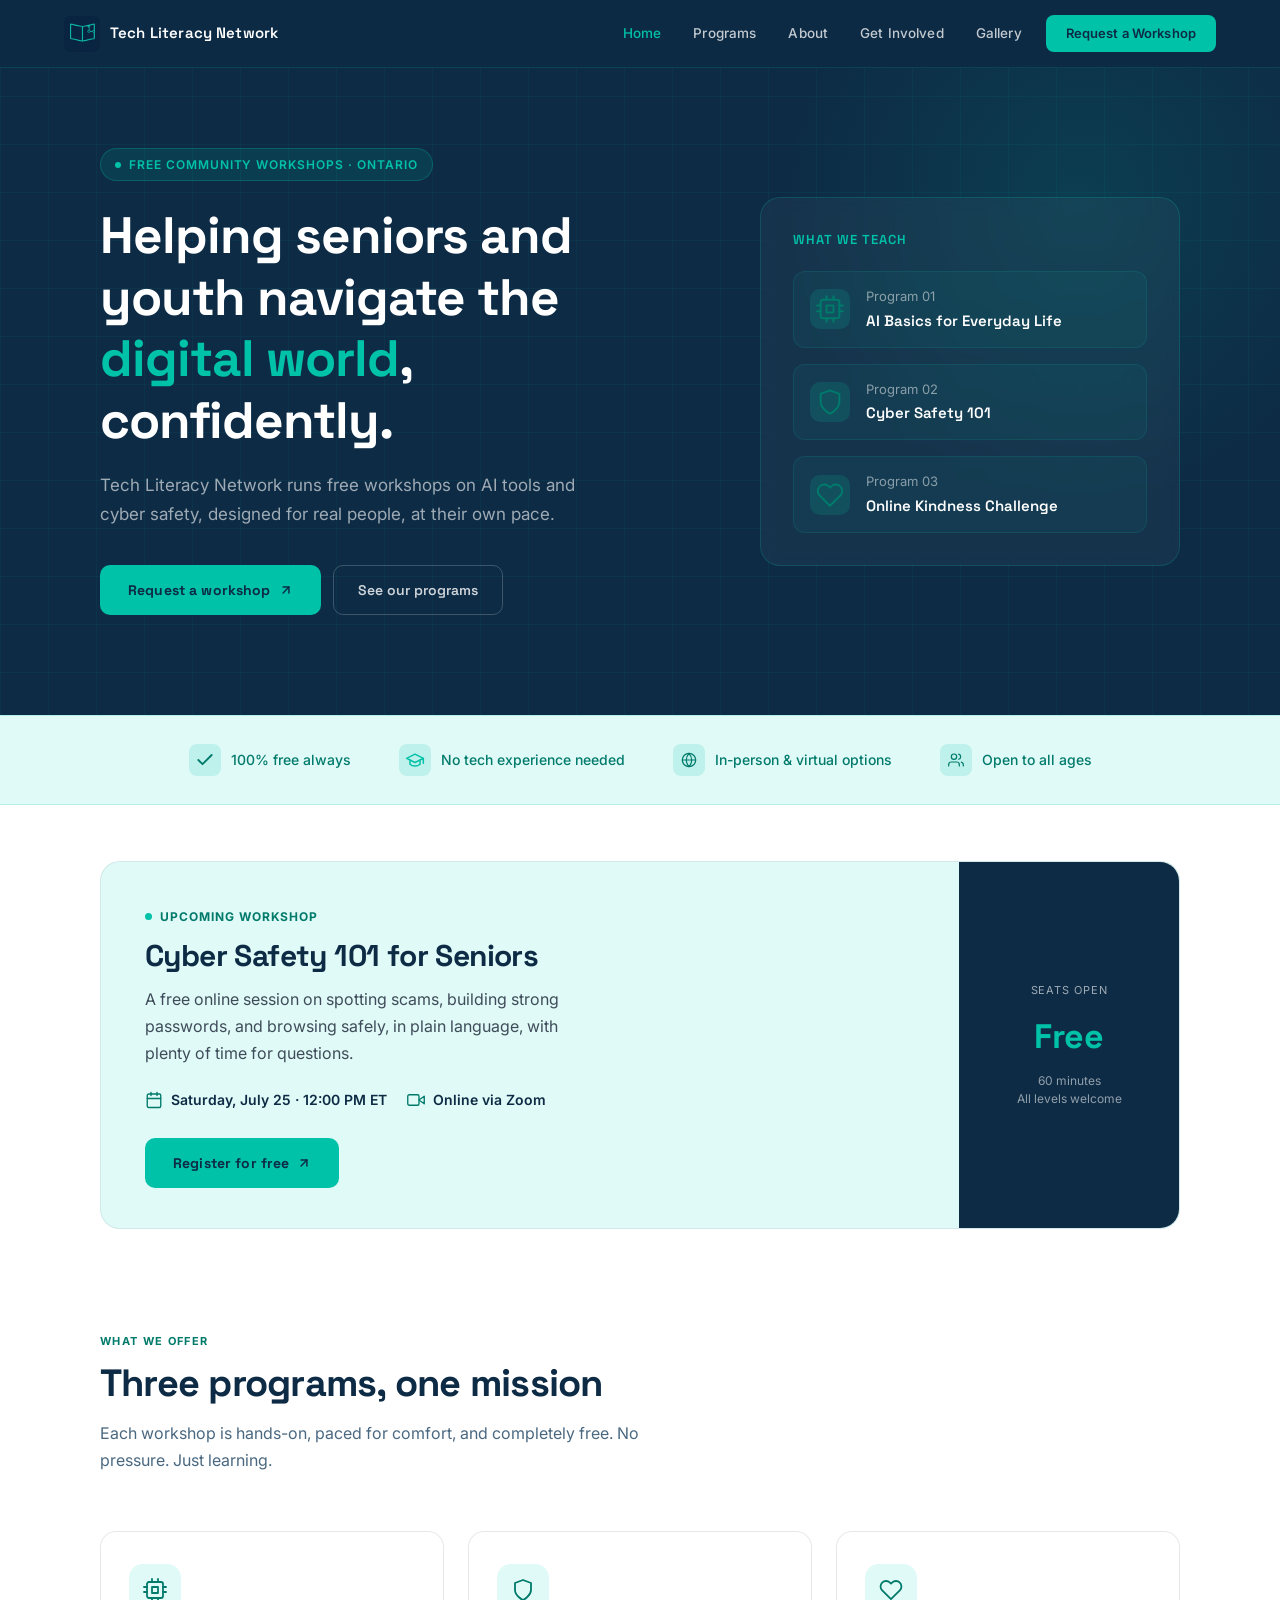
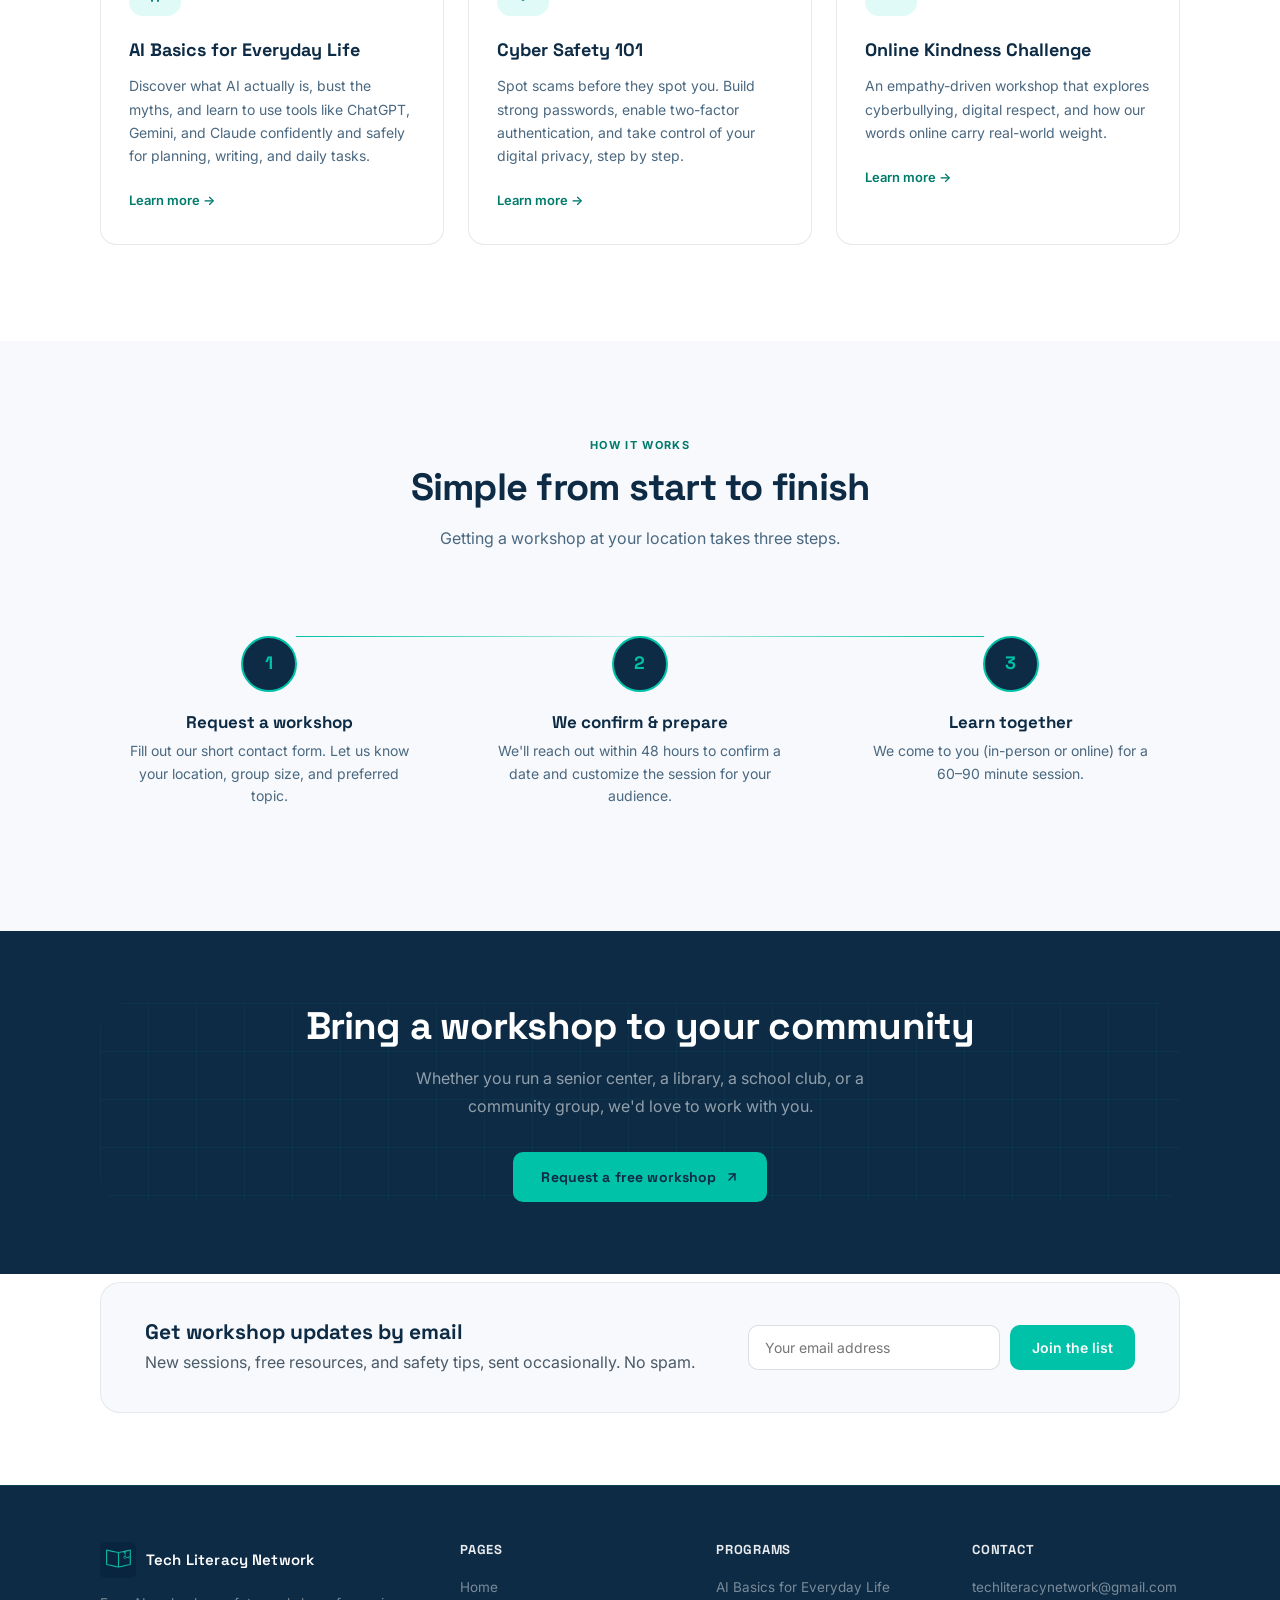
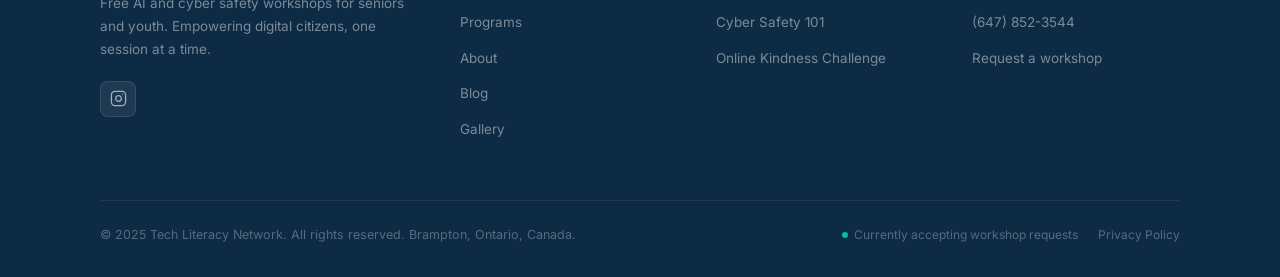
==== index.html @ 7b6343cc "Update title in index.html" ====
<!--<!DOCTYPE html>
<html lang="en">
<head>
<meta charset="UTF-8">
<meta name="viewport" content="width=device-width, initial-scale=1.0">
<title>Home - Tech Literacy Network</title>
<link rel="stylesheet" href="/style.css">
<!-- Google Analytics: replace G-77QTJ9Q20S with your real Measurement ID
<script async src="https://www.googletagmanager.com/gtag/js?id=G-77QTJ9Q20S"></script>
<script>
  window.dataLayer = window.dataLayer || [];
  function gtag(){dataLayer.push(arguments);}
  gtag('js', new Date());
  gtag('config', 'G-77QTJ9Q20S');
</script>

</head>
<body>
<nav id="main-nav">
  <a class="nav-brand" href="/">
    <img src="/logo.png" width="36" height="36" alt="Tech Literacy Network logo" style="display:block;border-radius:6px">
    <div class="nav-brand-text">Tech Literacy Network</div>
  </a>
  <ul class="nav-links" id="nav-links">
    <li><a href="/" class="active">Home</a></li>
    <li><a href="/programs">Programs</a></li>
    <li><a href="/about">About</a></li>
    <li><a href="/blog">Blog</a></li>
    <li><a href="/gallery">Gallery</a></li>
    <li><a href="/contact" class="nav-cta">Request a Workshop</a></li>
  </ul>
  <button class="nav-toggle" id="nav-toggle" aria-label="Toggle menu">
    <span></span><span></span><span></span>
  </button>
</nav>

<section class="hero">
    <div class="hero-grid-bg"></div>
    <div class="hero-glow"></div>
    <div class="hero-inner">
      <div>
        <div class="hero-tag">Free community workshops · Ontario</div>
        <h1>Helping seniors and youth navigate the <em>digital world</em>, confidently.</h1>
        <p class="hero-sub">Tech Literacy Network runs free workshops on AI tools and cyber safety, designed for real people, at their own pace.</p>
        <div class="hero-actions">
          <a href="/contact" class="btn-primary">Request a workshop <svg width="14" height="14" viewBox="0 0 24 24" fill="none" stroke="currentColor" stroke-width="2.5" stroke-linecap="round" stroke-linejoin="round"><path d="M7 17L17 7"/><path d="M7 7h10v10"/></svg></a>
          <a href="/programs" class="btn-ghost">See our programs</a>
        </div>
      </div>
      <div class="hero-card">
        <div class="hero-card-title">What we teach</div>
        <div class="hero-stat-row">
          <div class="hero-stat">
            <div class="hero-stat-icon"><svg width="28" height="28" viewBox="0 0 24 24" fill="none" stroke="#007A6B" stroke-width="1.7" stroke-linecap="round" stroke-linejoin="round"><rect x="4" y="4" width="16" height="16" rx="2"/><rect x="9" y="9" width="6" height="6"/><line x1="9" y1="1" x2="9" y2="4"/><line x1="15" y1="1" x2="15" y2="4"/><line x1="9" y1="20" x2="9" y2="23"/><line x1="15" y1="20" x2="15" y2="23"/><line x1="20" y1="9" x2="23" y2="9"/><line x1="20" y1="14" x2="23" y2="14"/><line x1="1" y1="9" x2="4" y2="9"/><line x1="1" y1="14" x2="4" y2="14"/></svg></div>
            <div><div class="hero-stat-label">Program 01</div><div class="hero-stat-value">AI Basics for Everyday Life</div></div>
          </div>
          <div class="hero-stat">
            <div class="hero-stat-icon"><svg width="28" height="28" viewBox="0 0 24 24" fill="none" stroke="#007A6B" stroke-width="1.7" stroke-linecap="round" stroke-linejoin="round"><path d="M12 22s8-4 8-10V5l-8-3-8 3v7c0 6 8 10 8 10z"/></svg></div>
            <div><div class="hero-stat-label">Program 02</div><div class="hero-stat-value">Cyber Safety 101</div></div>
          </div>
          <div class="hero-stat">
            <div class="hero-stat-icon"><svg width="28" height="28" viewBox="0 0 24 24" fill="none" stroke="#007A6B" stroke-width="1.7" stroke-linecap="round" stroke-linejoin="round"><path d="M20.84 4.61a5.5 5.5 0 0 0-7.78 0L12 5.67l-1.06-1.06a5.5 5.5 0 0 0-7.78 7.78l1.06 1.06L12 21.23l7.78-7.78 1.06-1.06a5.5 5.5 0 0 0 0-7.78z"/></svg></div>
            <div><div class="hero-stat-label">Program 03</div><div class="hero-stat-value">Online Kindness Challenge</div></div>
          </div>
        </div>
      </div>
    </div>
  </section>

  <div class="trust-bar">
    <div class="trust-bar-inner">
      <div class="trust-item"><div class="trust-icon"><svg width="20" height="20" viewBox="0 0 24 24" fill="none" stroke="#007A6B" stroke-width="2.2" stroke-linecap="round" stroke-linejoin="round"><polyline points="20 6 9 17 4 12"/></svg></div>100% free always</div>
      <div class="trust-item"><div class="trust-icon"><svg width="20" height="20" viewBox="0 0 24 24" fill="none" stroke="#00C2A8" stroke-width="1.8" stroke-linecap="round" stroke-linejoin="round"><path d="M22 10v6M2 10l10-5 10 5-10 5z"/><path d="M6 12v5c3 3 9 3 12 0v-5"/></svg></div>No tech experience needed</div>
      <div class="trust-item"><div class="trust-icon"><svg width="16" height="16" viewBox="0 0 24 24" fill="none" stroke="#007A6B" stroke-width="1.8" stroke-linecap="round" stroke-linejoin="round"><circle cx="12" cy="12" r="10"/><line x1="2" y1="12" x2="22" y2="12"/><path d="M12 2a15.3 15.3 0 0 1 4 10 15.3 15.3 0 0 1-4 10 15.3 15.3 0 0 1-4-10 15.3 15.3 0 0 1 4-10z"/></svg></div>In-person &amp; virtual options</div>
      <div class="trust-item"><div class="trust-icon"><svg width="16" height="16" viewBox="0 0 24 24" fill="none" stroke="#007A6B" stroke-width="1.8" stroke-linecap="round" stroke-linejoin="round"><path d="M17 21v-2a4 4 0 0 0-4-4H5a4 4 0 0 0-4 4v2"/><circle cx="9" cy="7" r="4"/><path d="M23 21v-2a4 4 0 0 0-3-3.87"/><path d="M16 3.13a4 4 0 0 1 0 7.75"/></svg></div>Open to all ages</div>
    </div>
  </div>

  <section>
    <div class="section-inner">
      <div class="section-header">
        <div class="section-label">What we offer</div>
        <h2 class="section-title">Three programs, one mission</h2>
        <p class="section-sub">Each workshop is hands-on, paced for comfort, and completely free. No pressure. Just learning.</p>
      </div>
      <div class="programs-grid">
        <a class="program-card" href="/programs">
          <div class="prog-icon"><svg width="24" height="24" viewBox="0 0 24 24" fill="none" stroke="#007A6B" stroke-width="1.8" stroke-linecap="round" stroke-linejoin="round"><rect x="4" y="4" width="16" height="16" rx="2"/><rect x="9" y="9" width="6" height="6"/><line x1="9" y1="1" x2="9" y2="4"/><line x1="15" y1="1" x2="15" y2="4"/><line x1="9" y1="20" x2="9" y2="23"/><line x1="15" y1="20" x2="15" y2="23"/><line x1="20" y1="9" x2="23" y2="9"/><line x1="20" y1="14" x2="23" y2="14"/><line x1="1" y1="9" x2="4" y2="9"/><line x1="1" y1="14" x2="4" y2="14"/></svg></div>
          <div class="prog-title">AI Basics for Everyday Life</div>
          <p class="prog-desc">Discover what AI actually is, bust the myths, and learn to use tools like ChatGPT, Gemini, and Claude confidently and safely for planning, writing, and daily tasks.</p>
          <span class="prog-link">Learn more →</span>
        </a>
        <a class="program-card" href="/programs">
          <div class="prog-icon"><svg width="24" height="24" viewBox="0 0 24 24" fill="none" stroke="#007A6B" stroke-width="1.8" stroke-linecap="round" stroke-linejoin="round"><path d="M12 22s8-4 8-10V5l-8-3-8 3v7c0 6 8 10 8 10z"/></svg></div>
          <div class="prog-title">Cyber Safety 101</div>
          <p class="prog-desc">Spot scams before they spot you. Build strong passwords, enable two-factor authentication, and take control of your digital privacy, step by step.</p>
          <span class="prog-link">Learn more →</span>
        </a>
        <a class="program-card" href="/programs">
          <div class="prog-icon"><svg width="24" height="24" viewBox="0 0 24 24" fill="none" stroke="#007A6B" stroke-width="1.8" stroke-linecap="round" stroke-linejoin="round"><path d="M20.84 4.61a5.5 5.5 0 0 0-7.78 0L12 5.67l-1.06-1.06a5.5 5.5 0 0 0-7.78 7.78l1.06 1.06L12 21.23l7.78-7.78 1.06-1.06a5.5 5.5 0 0 0 0-7.78z"/></svg></div>
          <div class="prog-title">Online Kindness Challenge</div>
          <p class="prog-desc">An empathy-driven workshop that explores cyberbullying, digital respect, and how our words online carry real-world weight.</p>
          <span class="prog-link">Learn more →</span>
        </a>
      </div>
    </div>
  </section>

  <section class="how-bg">
    <div class="section-inner">
      <div class="section-header center">
        <div class="section-label">How it works</div>
        <h2 class="section-title">Simple from start to finish</h2>
        <p class="section-sub">Getting a workshop at your location takes three steps.</p>
      </div>
      <div class="steps-grid">
        <div class="step"><div class="step-num">1</div><h3>Request a workshop</h3><p>Fill out our short contact form. Let us know your location, group size, and preferred topic.</p></div>
        <div class="step"><div class="step-num">2</div><h3>We confirm &amp; prepare</h3><p>We'll reach out within 48 hours to confirm a date and customize the session for your audience.</p></div>
        <div class="step"><div class="step-num">3</div><h3>Learn together</h3><p>We come to you (in-person or online) for a 60–90 minute session.</p></div>
      </div>
    </div>
  </section>
  <section>
    <div class="section-inner">
      <div class="section-header center">
        <div class="section-label">Our impact</div>
        <h2 class="section-title">Numbers coming soon</h2>
        <p class="section-sub">We just launched. Every workshop we run adds to this check back as we grow.</p>
      </div>
      <div class="impact-grid">
        <div class="impact-card"><div class="impact-soon">—</div><div class="impact-label">Workshops delivered</div><div class="impact-badge">Coming soon</div></div>
        <div class="impact-card"><div class="impact-soon">—</div><div class="impact-label">Participants reached</div><div class="impact-badge">Coming soon</div></div>
        <div class="impact-card"><div class="impact-soon">—</div><div class="impact-label">Reported more confident</div><div class="impact-badge">Coming soon</div></div>
      </div>
    </div>
  </section>
  <section style="background:var(--navy);padding:72px 5%">
    <div style="max-width:1080px;margin:0 auto;text-align:center;position:relative">
      <div class="hero-grid-bg" style="position:absolute;inset:0;border-radius:24px"></div>
      <div style="position:relative;z-index:1">
        <h2 style="font-size:clamp(24px,3vw,40px);font-weight:700;color:var(--white);margin-bottom:16px;letter-spacing:-0.02em">Bring a workshop to your community</h2>
        <p style="font-size:16px;color:rgba(255,255,255,0.55);max-width:480px;margin:0 auto 32px;line-height:1.7">Whether you run a senior center, a library, a school club, or a community group, we'd love to work with you.</p>
        <a href="/contact" class="btn-primary">Request a free workshop <svg width="14" height="14" viewBox="0 0 24 24" fill="none" stroke="currentColor" stroke-width="2.5" stroke-linecap="round" stroke-linejoin="round"><path d="M7 17L17 7"/><path d="M7 7h10v10"/></svg></a>
      </div>
    </div>
  </section>

<footer>
  <div class="footer-inner">
    <div class="footer-top">
      <div class="footer-brand">
        <a class="nav-brand" href="/" style="margin-bottom:0">
          <img src="/logo.png" width="36" height="36" alt="Tech Literacy Network logo" style="display:block;border-radius:6px">
          <div class="nav-brand-text" style="color:white">Tech Literacy Network</div>
        </a>
        <p>Free AI and cyber safety workshops for seniors and youth. Empowering digital citizens, one session at a time.</p>
        <div class="footer-social">
          <a class="social-btn" href="https://instagram.com/techliteracynetwork" target="_blank" aria-label="Instagram">
            <svg width="17" height="17" viewBox="0 0 24 24" fill="none" stroke="rgba(255,255,255,0.6)" stroke-width="1.8" stroke-linecap="round" stroke-linejoin="round"><rect x="2" y="2" width="20" height="20" rx="5" ry="5"/><path d="M16 11.37A4 4 0 1 1 12.63 8 4 4 0 0 1 16 11.37z"/><line x1="17.5" y1="6.5" x2="17.51" y2="6.5"/></svg>
          </a>
        </div>
      </div>
      <div class="footer-col">
        <h4>Pages</h4>
        <ul>
          <li><a href="/">Home</a></li>
          <li><a href="/programs">Programs</a></li>
          <li><a href="/about">About</a></li>
          <li><a href="/blog">Blog</a></li>
          <li><a href="/gallery">Gallery</a></li>
        </ul>
      </div>
      <div class="footer-col">
        <h4>Programs</h4>
        <ul>
          <li><a href="/programs">AI Basics for Everyday Life</a></li>
          <li><a href="/programs">Cyber Safety 101</a></li>
          <li><a href="/programs">Online Kindness Challenge</a></li>
        </ul>
      </div>
      <div class="footer-col">
        <h4>Contact</h4>
        <ul>
          <li><a href="mailto:techliteracynetwork@gmail.com">techliteracynetwork@gmail.com</a></li>
          <li><a href="tel:6478523544">(647) 852-3544</a></li>
          <li><a href="/contact">Request a workshop</a></li>
        </ul>
      </div>
    </div>
    <div class="footer-bottom">
      <p>© 2025 Tech Literacy Network. All rights reserved. Brampton, Ontario, Canada.</p>
      <div style="display:flex;align-items:center;gap:20px;flex-wrap:wrap">
        <div class="footer-badge">Currently accepting workshop requests</div>
        <a href="/privacy" style="font-size:12px;color:rgba(255,255,255,0.3);text-decoration:none;transition:color 0.2s" onmouseover="this.style.color='#00C2A8'" onmouseout="this.style.color='rgba(255,255,255,0.3)'">Privacy Policy</a>
      </div>
    </div>
  </div>
</footer>
<script>
  document.getElementById('nav-toggle').addEventListener('click', function() {
    document.getElementById('nav-links').classList.toggle('open');
  });
</script>
</body>
</html> -->

<!DOCTYPE html>
<html lang="en">
<head>
<meta charset="UTF-8">
<meta name="viewport" content="width=device-width, initial-scale=1.0">
<title>Tech Literacy Network</title>
<link rel="icon" type="image/x-icon" href="/favicon.ico">
<link rel="icon" type="image/png" sizes="16x16" href="/favicon-16x16.png">
<link rel="icon" type="image/png" sizes="32x32" href="/favicon-32x32.png">
<link rel="apple-touch-icon" sizes="180x180" href="/apple-touch-icon.png">
<link rel="stylesheet" href="/style.css">
<!-- Google Analytics: replace G-77QTJ9Q20S with your real Measurement ID -->
<script async src="https://www.googletagmanager.com/gtag/js?id=G-77QTJ9Q20S"></script>
<script>
  window.dataLayer = window.dataLayer || [];
  function gtag(){dataLayer.push(arguments);}
  gtag('js', new Date());
  gtag('config', 'G-77QTJ9Q20S');
</script>

<!-- Styles for the Upcoming Workshop and Mailing List sections below. Feel free to move these into style.css later. -->
<style>
  .workshop-spotlight { padding: 56px 5% 8px; }
  .workshop-card {
    display: grid;
    grid-template-columns: 1fr 220px;
    align-items: stretch;
    background: #E0FAF7;
    border: 1px solid rgba(13,43,69,0.08);
    border-radius: 20px;
    overflow: hidden;
  }
  .workshop-info { padding: 40px 44px; }
  .workshop-eyebrow {
    display: inline-flex;
    align-items: center;
    gap: 8px;
    font-size: 12px;
    font-weight: 700;
    letter-spacing: 0.08em;
    text-transform: uppercase;
    color: #007A6B;
  }
  .workshop-eyebrow::before {
    content: "";
    width: 7px;
    height: 7px;
    border-radius: 50%;
    background: #00C2A8;
    display: inline-block;
  }
  .workshop-title {
    font-family: 'Space Grotesk', sans-serif;
    font-size: clamp(22px, 2.6vw, 30px);
    font-weight: 700;
    color: var(--navy, #0D2B45);
    margin: 10px 0 12px;
    letter-spacing: -0.02em;
  }
  .workshop-desc {
    color: #3E4C59;
    line-height: 1.7;
    max-width: 460px;
    margin-bottom: 22px;
  }
  .workshop-meta {
    display: flex;
    flex-wrap: wrap;
    gap: 20px;
    margin-bottom: 26px;
  }
  .workshop-meta-item {
    display: flex;
    align-items: center;
    gap: 8px;
    font-size: 14px;
    font-weight: 600;
    color: var(--navy, #0D2B45);
  }
  .workshop-badge {
    background: var(--navy, #0D2B45);
    color: #fff;
    display: flex;
    flex-direction: column;
    align-items: center;
    justify-content: center;
    text-align: center;
    padding: 24px;
  }
  .workshop-badge-eyebrow {
    font-size: 11px;
    letter-spacing: 0.08em;
    text-transform: uppercase;
    color: rgba(255,255,255,0.6);
    margin-bottom: 10px;
  }
  .workshop-badge-big {
    font-family: 'Space Grotesk', sans-serif;
    font-size: 34px;
    font-weight: 700;
    color: #00C2A8;
  }
  .workshop-badge-sub {
    font-size: 12px;
    color: rgba(255,255,255,0.55);
    margin-top: 8px;
    line-height: 1.5;
  }
  @media (max-width: 720px) {
    .workshop-card { grid-template-columns: 1fr; }
    .workshop-info { padding: 32px 26px; }
    .workshop-badge { padding: 24px; flex-direction: row; gap: 10px; justify-content: center; }
    .workshop-badge-eyebrow, .workshop-badge-sub { margin: 0; }
  }

  .mailing-list-section { padding: 8px 5% 72px; }
  .mailing-list-inner {
    background: #F7F9FC;
    border: 1px solid rgba(13,43,69,0.08);
    border-radius: 20px;
    padding: 36px 44px;
    display: flex;
    align-items: center;
    justify-content: space-between;
    gap: 32px;
    flex-wrap: wrap;
  }
  .mailing-list-inner h3 {
    font-family: 'Space Grotesk', sans-serif;
    color: var(--navy, #0D2B45);
    font-size: 21px;
    margin: 0 0 6px;
  }
  .mailing-list-inner p { color: #4A5A68; margin: 0; }
  .mailing-list-form {
    display: flex;
    gap: 10px;
    flex-wrap: wrap;
  }
  .mailing-list-form input[type="email"] {
    padding: 13px 16px;
    border-radius: 10px;
    border: 1px solid rgba(13,43,69,0.15);
    font-family: 'Inter', sans-serif;
    font-size: 14px;
    min-width: 240px;
  }
  .mailing-list-form button {
    padding: 13px 22px;
    border-radius: 10px;
    border: none;
    background: #00C2A8;
    color: #fff;
    font-family: 'Inter', sans-serif;
    font-weight: 600;
    font-size: 14px;
    cursor: pointer;
  }
  .mailing-list-form button:hover { background: #00A891; }
</style>

</head>
<body>
<nav id="main-nav">
  <a class="nav-brand" href="/">
    <img src="/logo.png" width="36" height="36" alt="Tech Literacy Network logo" style="display:block;border-radius:6px">
    <div class="nav-brand-text">Tech Literacy Network</div>
  </a>
  <ul class="nav-links" id="nav-links">
    <li><a href="/" class="active">Home</a></li>
    <li><a href="/programs">Programs</a></li>
    <li><a href="/about">About</a></li>
    <li><a href="/getinvolved">Get Involved</a></li>
    <li><a href="/gallery">Gallery</a></li>
    <li><a href="/contact" class="nav-cta">Request a Workshop</a></li>
  </ul>
  <button class="nav-toggle" id="nav-toggle" aria-label="Toggle menu">
    <span></span><span></span><span></span>
  </button>
</nav>

<section class="hero">
    <div class="hero-grid-bg"></div>
    <div class="hero-glow"></div>
    <div class="hero-inner">
      <div>
        <div class="hero-tag">Free community workshops · Ontario</div>
        <h1>Helping seniors and youth navigate the <em>digital world</em>, confidently.</h1>
        <p class="hero-sub">Tech Literacy Network runs free workshops on AI tools and cyber safety, designed for real people, at their own pace.</p>
        <div class="hero-actions">
          <a href="/contact" class="btn-primary">Request a workshop <svg width="14" height="14" viewBox="0 0 24 24" fill="none" stroke="currentColor" stroke-width="2.5" stroke-linecap="round" stroke-linejoin="round"><path d="M7 17L17 7"/><path d="M7 7h10v10"/></svg></a>
          <a href="/programs" class="btn-ghost">See our programs</a>
        </div>
      </div>
      <div class="hero-card">
        <div class="hero-card-title">What we teach</div>
        <div class="hero-stat-row">
          <div class="hero-stat">
            <div class="hero-stat-icon"><svg width="28" height="28" viewBox="0 0 24 24" fill="none" stroke="#007A6B" stroke-width="1.7" stroke-linecap="round" stroke-linejoin="round"><rect x="4" y="4" width="16" height="16" rx="2"/><rect x="9" y="9" width="6" height="6"/><line x1="9" y1="1" x2="9" y2="4"/><line x1="15" y1="1" x2="15" y2="4"/><line x1="9" y1="20" x2="9" y2="23"/><line x1="15" y1="20" x2="15" y2="23"/><line x1="20" y1="9" x2="23" y2="9"/><line x1="20" y1="14" x2="23" y2="14"/><line x1="1" y1="9" x2="4" y2="9"/><line x1="1" y1="14" x2="4" y2="14"/></svg></div>
            <div><div class="hero-stat-label">Program 01</div><div class="hero-stat-value">AI Basics for Everyday Life</div></div>
          </div>
          <div class="hero-stat">
            <div class="hero-stat-icon"><svg width="28" height="28" viewBox="0 0 24 24" fill="none" stroke="#007A6B" stroke-width="1.7" stroke-linecap="round" stroke-linejoin="round"><path d="M12 22s8-4 8-10V5l-8-3-8 3v7c0 6 8 10 8 10z"/></svg></div>
            <div><div class="hero-stat-label">Program 02</div><div class="hero-stat-value">Cyber Safety 101</div></div>
          </div>
          <div class="hero-stat">
            <div class="hero-stat-icon"><svg width="28" height="28" viewBox="0 0 24 24" fill="none" stroke="#007A6B" stroke-width="1.7" stroke-linecap="round" stroke-linejoin="round"><path d="M20.84 4.61a5.5 5.5 0 0 0-7.78 0L12 5.67l-1.06-1.06a5.5 5.5 0 0 0-7.78 7.78l1.06 1.06L12 21.23l7.78-7.78 1.06-1.06a5.5 5.5 0 0 0 0-7.78z"/></svg></div>
            <div><div class="hero-stat-label">Program 03</div><div class="hero-stat-value">Online Kindness Challenge</div></div>
          </div>
        </div>
      </div>
    </div>
  </section>

  <div class="trust-bar">
    <div class="trust-bar-inner">
      <div class="trust-item"><div class="trust-icon"><svg width="20" height="20" viewBox="0 0 24 24" fill="none" stroke="#007A6B" stroke-width="2.2" stroke-linecap="round" stroke-linejoin="round"><polyline points="20 6 9 17 4 12"/></svg></div>100% free always</div>
      <div class="trust-item"><div class="trust-icon"><svg width="20" height="20" viewBox="0 0 24 24" fill="none" stroke="#00C2A8" stroke-width="1.8" stroke-linecap="round" stroke-linejoin="round"><path d="M22 10v6M2 10l10-5 10 5-10 5z"/><path d="M6 12v5c3 3 9 3 12 0v-5"/></svg></div>No tech experience needed</div>
      <div class="trust-item"><div class="trust-icon"><svg width="16" height="16" viewBox="0 0 24 24" fill="none" stroke="#007A6B" stroke-width="1.8" stroke-linecap="round" stroke-linejoin="round"><circle cx="12" cy="12" r="10"/><line x1="2" y1="12" x2="22" y2="12"/><path d="M12 2a15.3 15.3 0 0 1 4 10 15.3 15.3 0 0 1-4 10 15.3 15.3 0 0 1-4-10 15.3 15.3 0 0 1 4-10z"/></svg></div>In-person &amp; virtual options</div>
      <div class="trust-item"><div class="trust-icon"><svg width="16" height="16" viewBox="0 0 24 24" fill="none" stroke="#007A6B" stroke-width="1.8" stroke-linecap="round" stroke-linejoin="round"><path d="M17 21v-2a4 4 0 0 0-4-4H5a4 4 0 0 0-4 4v2"/><circle cx="9" cy="7" r="4"/><path d="M23 21v-2a4 4 0 0 0-3-3.87"/><path d="M16 3.13a4 4 0 0 1 0 7.75"/></svg></div>Open to all ages</div>
    </div>
  </div>

  <!-- Upcoming Workshop: update the date, time, and registration link for each new session -->
  <section class="workshop-spotlight">
    <div class="section-inner">
      <div class="workshop-card">
        <div class="workshop-info">
          <div class="workshop-eyebrow">Upcoming workshop</div>
          <h2 class="workshop-title">Cyber Safety 101 for Seniors</h2>
          <p class="workshop-desc">A free online session on spotting scams, building strong passwords, and browsing safely, in plain language, with plenty of time for questions.</p>
          <div class="workshop-meta">
            <div class="workshop-meta-item">
              <svg width="18" height="18" viewBox="0 0 24 24" fill="none" stroke="#007A6B" stroke-width="1.8" stroke-linecap="round" stroke-linejoin="round"><rect x="3" y="4" width="18" height="18" rx="2"/><line x1="16" y1="2" x2="16" y2="6"/><line x1="8" y1="2" x2="8" y2="6"/><line x1="3" y1="10" x2="21" y2="10"/></svg>
              <span>Saturday, July 25 &middot; 12:00 PM ET</span>
            </div>
            <div class="workshop-meta-item">
              <svg width="18" height="18" viewBox="0 0 24 24" fill="none" stroke="#007A6B" stroke-width="1.8" stroke-linecap="round" stroke-linejoin="round"><polygon points="23 7 16 12 23 17 23 7"/><rect x="1" y="5" width="15" height="14" rx="2"/></svg>
              <span>Online via Zoom</span>
            </div>
          </div>
          <!-- Replace this href with your actual registration form link (e.g. Google Form) -->
          <a href="https://www.eventbrite.com/e/cyber-safety-101-for-seniors-tickets-1994508968014" class="btn-primary" target="_blank" rel="noopener">Register for free <svg width="14" height="14" viewBox="0 0 24 24" fill="none" stroke="currentColor" stroke-width="2.5" stroke-linecap="round" stroke-linejoin="round"><path d="M7 17L17 7"/><path d="M7 7h10v10"/></svg></a>
        </div>
        <div class="workshop-badge">
          <div class="workshop-badge-eyebrow">Seats open</div>
          <div class="workshop-badge-big">Free</div>
          <div class="workshop-badge-sub">60 minutes<br>All levels welcome</div>
        </div>
      </div>
    </div>
  </section>

  <section>
    <div class="section-inner">
      <div class="section-header">
        <div class="section-label">What we offer</div>
        <h2 class="section-title">Three programs, one mission</h2>
        <p class="section-sub">Each workshop is hands-on, paced for comfort, and completely free. No pressure. Just learning.</p>
      </div>
      <div class="programs-grid">
        <a class="program-card" href="/programs">
          <div class="prog-icon"><svg width="24" height="24" viewBox="0 0 24 24" fill="none" stroke="#007A6B" stroke-width="1.8" stroke-linecap="round" stroke-linejoin="round"><rect x="4" y="4" width="16" height="16" rx="2"/><rect x="9" y="9" width="6" height="6"/><line x1="9" y1="1" x2="9" y2="4"/><line x1="15" y1="1" x2="15" y2="4"/><line x1="9" y1="20" x2="9" y2="23"/><line x1="15" y1="20" x2="15" y2="23"/><line x1="20" y1="9" x2="23" y2="9"/><line x1="20" y1="14" x2="23" y2="14"/><line x1="1" y1="9" x2="4" y2="9"/><line x1="1" y1="14" x2="4" y2="14"/></svg></div>
          <div class="prog-title">AI Basics for Everyday Life</div>
          <p class="prog-desc">Discover what AI actually is, bust the myths, and learn to use tools like ChatGPT, Gemini, and Claude confidently and safely for planning, writing, and daily tasks.</p>
          <span class="prog-link">Learn more →</span>
        </a>
        <a class="program-card" href="/programs">
          <div class="prog-icon"><svg width="24" height="24" viewBox="0 0 24 24" fill="none" stroke="#007A6B" stroke-width="1.8" stroke-linecap="round" stroke-linejoin="round"><path d="M12 22s8-4 8-10V5l-8-3-8 3v7c0 6 8 10 8 10z"/></svg></div>
          <div class="prog-title">Cyber Safety 101</div>
          <p class="prog-desc">Spot scams before they spot you. Build strong passwords, enable two-factor authentication, and take control of your digital privacy, step by step.</p>
          <span class="prog-link">Learn more →</span>
        </a>
        <a class="program-card" href="/programs">
          <div class="prog-icon"><svg width="24" height="24" viewBox="0 0 24 24" fill="none" stroke="#007A6B" stroke-width="1.8" stroke-linecap="round" stroke-linejoin="round"><path d="M20.84 4.61a5.5 5.5 0 0 0-7.78 0L12 5.67l-1.06-1.06a5.5 5.5 0 0 0-7.78 7.78l1.06 1.06L12 21.23l7.78-7.78 1.06-1.06a5.5 5.5 0 0 0 0-7.78z"/></svg></div>
          <div class="prog-title">Online Kindness Challenge</div>
          <p class="prog-desc">An empathy-driven workshop that explores cyberbullying, digital respect, and how our words online carry real-world weight.</p>
          <span class="prog-link">Learn more →</span>
        </a>
      </div>
    </div>
  </section>

  <section class="how-bg">
    <div class="section-inner">
      <div class="section-header center">
        <div class="section-label">How it works</div>
        <h2 class="section-title">Simple from start to finish</h2>
        <p class="section-sub">Getting a workshop at your location takes three steps.</p>
      </div>
      <div class="steps-grid">
        <div class="step"><div class="step-num">1</div><h3>Request a workshop</h3><p>Fill out our short contact form. Let us know your location, group size, and preferred topic.</p></div>
        <div class="step"><div class="step-num">2</div><h3>We confirm &amp; prepare</h3><p>We'll reach out within 48 hours to confirm a date and customize the session for your audience.</p></div>
        <div class="step"><div class="step-num">3</div><h3>Learn together</h3><p>We come to you (in-person or online) for a 60–90 minute session.</p></div>
      </div>
    </div>
  </section>
<!--
  <section>
    <div class="section-inner">
      <div class="section-header center">
        <div class="section-label">Our impact</div>
        <h2 class="section-title">Numbers coming soon</h2>
        <p class="section-sub">We just launched. Every workshop we run adds to this check back as we grow.</p>
      </div>
      <div class="impact-grid">
        <div class="impact-card"><div class="impact-soon">—</div><div class="impact-label">Workshops delivered</div><div class="impact-badge">Coming soon</div></div>
        <div class="impact-card"><div class="impact-soon">—</div><div class="impact-label">Participants reached</div><div class="impact-badge">Coming soon</div></div>
        <div class="impact-card"><div class="impact-soon">—</div><div class="impact-label">Reported more confident</div><div class="impact-badge">Coming soon</div></div>
      </div>
    </div>
  </section>
-->
  <section style="background:var(--navy);padding:72px 5%">
    <div style="max-width:1080px;margin:0 auto;text-align:center;position:relative">
      <div class="hero-grid-bg" style="position:absolute;inset:0;border-radius:24px"></div>
      <div style="position:relative;z-index:1">
        <h2 style="font-size:clamp(24px,3vw,40px);font-weight:700;color:var(--white);margin-bottom:16px;letter-spacing:-0.02em">Bring a workshop to your community</h2>
        <p style="font-size:16px;color:rgba(255,255,255,0.55);max-width:480px;margin:0 auto 32px;line-height:1.7">Whether you run a senior center, a library, a school club, or a community group, we'd love to work with you.</p>
        <a href="/contact" class="btn-primary">Request a free workshop <svg width="14" height="14" viewBox="0 0 24 24" fill="none" stroke="currentColor" stroke-width="2.5" stroke-linecap="round" stroke-linejoin="round"><path d="M7 17L17 7"/><path d="M7 7h10v10"/></svg></a>
      </div>
    </div>
  </section>

  <!-- Mailing list signup: submits to the same Formspree endpoint as the contact form, tagged so submissions are easy to tell apart in your inbox -->
  <section class="mailing-list-section">
    <div class="section-inner">
      <div class="mailing-list-inner">
        <div>
          <h3>Get workshop updates by email</h3>
          <p>New sessions, free resources, and safety tips, sent occasionally. No spam.</p>
        </div>
        <form action="https://formspree.io/f/xvzjzdew" method="POST" class="mailing-list-form">
          <input type="hidden" name="_subject" value="New TLN mailing list signup">
          <input type="hidden" name="form_type" value="mailing_list">
          <input type="email" name="email" placeholder="Your email address" required aria-label="Email address">
          <button type="submit">Join the list</button>
        </form>
      </div>
    </div>
  </section>

<footer>
  <div class="footer-inner">
    <div class="footer-top">
      <div class="footer-brand">
        <a class="nav-brand" href="/" style="margin-bottom:0">
          <img src="/logo.png" width="36" height="36" alt="Tech Literacy Network logo" style="display:block;border-radius:6px">
          <div class="nav-brand-text" style="color:white">Tech Literacy Network</div>
        </a>
        <p>Free AI and cyber safety workshops for seniors and youth. Empowering digital citizens, one session at a time.</p>
        <div class="footer-social">
          <a class="social-btn" href="https://instagram.com/techliteracynetwork" target="_blank" aria-label="Instagram">
            <svg width="17" height="17" viewBox="0 0 24 24" fill="none" stroke="rgba(255,255,255,0.6)" stroke-width="1.8" stroke-linecap="round" stroke-linejoin="round"><rect x="2" y="2" width="20" height="20" rx="5" ry="5"/><path d="M16 11.37A4 4 0 1 1 12.63 8 4 4 0 0 1 16 11.37z"/><line x1="17.5" y1="6.5" x2="17.51" y2="6.5"/></svg>
          </a>
        </div>
      </div>
      <div class="footer-col">
        <h4>Pages</h4>
        <ul>
          <li><a href="/">Home</a></li>
          <li><a href="/programs">Programs</a></li>
          <li><a href="/about">About</a></li>
          <li><a href="/blog">Blog</a></li>
          <li><a href="/gallery">Gallery</a></li>
        </ul>
      </div>
      <div class="footer-col">
        <h4>Programs</h4>
        <ul>
          <li><a href="/programs">AI Basics for Everyday Life</a></li>
          <li><a href="/programs">Cyber Safety 101</a></li>
          <li><a href="/programs">Online Kindness Challenge</a></li>
        </ul>
      </div>
      <div class="footer-col">
        <h4>Contact</h4>
        <ul>
          <li><a href="mailto:techliteracynetwork@gmail.com">techliteracynetwork@gmail.com</a></li>
          <li><a href="tel:6478523544">(647) 852-3544</a></li>
          <li><a href="/contact">Request a workshop</a></li>
        </ul>
      </div>
    </div>
    <div class="footer-bottom">
      <p>© 2025 Tech Literacy Network. All rights reserved. Brampton, Ontario, Canada.</p>
      <div style="display:flex;align-items:center;gap:20px;flex-wrap:wrap">
        <div class="footer-badge">Currently accepting workshop requests</div>
        <a href="/privacy" style="font-size:12px;color:rgba(255,255,255,0.3);text-decoration:none;transition:color 0.2s" onmouseover="this.style.color='#00C2A8'" onmouseout="this.style.color='rgba(255,255,255,0.3)'">Privacy Policy</a>
      </div>
    </div>
  </div>
</footer>
<script>
  document.getElementById('nav-toggle').addEventListener('click', function() {
    document.getElementById('nav-links').classList.toggle('open');
  });
</script>
</body>
</html>
---- style.css ----
@import url('https://fonts.googleapis.com/css2?family=Inter:wght@300;400;500;600;700&family=Space+Grotesk:wght@400;500;600;700&display=swap');

:root {
  --navy: #0D2B45;
  --teal: #00C2A8;
  --teal-dark: #009688;
  --teal-dim: #007A6B;
  --aqua: #E0FAF7;
  --cool-white: #F7F9FC;
  --white: #FFFFFF;
  --text-primary: #0D2B45;
  --text-secondary: #4A6880;
  --text-light: #7B9EB8;
  --border: rgba(13,43,69,0.10);
  --border-strong: rgba(13,43,69,0.18);
  --nav-h: 68px;
}

*, *::before, *::after { box-sizing: border-box; margin: 0; padding: 0; }
html { scroll-behavior: smooth; }
body { font-family: 'Inter', sans-serif; color: var(--text-primary); background: var(--white); font-size: 16px; line-height: 1.6; overflow-x: hidden; }
h1, h2, h3, h4 { font-family: 'Space Grotesk', sans-serif; line-height: 1.2; }
.logo-svg { display: block; }

/* NAV */
nav { position: fixed; top: 0; left: 0; right: 0; height: var(--nav-h); background: rgba(13,43,69,0.97); backdrop-filter: blur(12px); -webkit-backdrop-filter: blur(12px); border-bottom: 1px solid rgba(0,194,168,0.15); z-index: 1000; display: flex; align-items: center; padding: 0 5%; gap: 2rem; }
.nav-brand { display: flex; align-items: center; gap: 10px; text-decoration: none; flex-shrink: 0; }
.nav-brand-text { font-family: 'Space Grotesk', sans-serif; font-size: 15px; font-weight: 600; color: var(--white); letter-spacing: 0.01em; line-height: 1.1; }
.nav-brand-text span { display: block; font-size: 10px; font-weight: 400; color: var(--teal); letter-spacing: 0.08em; text-transform: uppercase; }
.nav-links { display: flex; align-items: center; gap: 0; list-style: none; margin-left: auto; }
.nav-links a { display: block; padding: 8px 16px; color: rgba(255,255,255,0.75); text-decoration: none; font-size: 13.5px; font-weight: 500; letter-spacing: 0.01em; transition: color 0.2s; border-radius: 6px; }
.nav-links a:hover { color: var(--teal); }
.nav-links a.active { color: var(--teal); }
.nav-cta { margin-left: 8px; padding: 8px 20px !important; background: var(--teal) !important; color: var(--navy) !important; border-radius: 8px !important; font-weight: 600 !important; font-size: 13px !important; transition: background 0.2s, transform 0.15s !important; }
.nav-cta:hover { background: #00d9bc !important; transform: translateY(-1px); color: var(--navy) !important; }
.nav-toggle { display: none; flex-direction: column; gap: 5px; cursor: pointer; margin-left: auto; padding: 4px; background: none; border: none; }
.nav-toggle span { display: block; width: 22px; height: 2px; background: white; border-radius: 2px; transition: 0.3s; }

/* SECTIONS */
section { padding: 96px 5%; }
.section-inner { max-width: 1080px; margin: 0 auto; }

/* HERO */
.hero { padding-top: calc(var(--nav-h) + 80px); padding-bottom: 100px; background: var(--navy); position: relative; overflow: hidden; }
.hero-grid-bg { position: absolute; inset: 0; background-image: linear-gradient(rgba(0,194,168,0.06) 1px, transparent 1px), linear-gradient(90deg, rgba(0,194,168,0.06) 1px, transparent 1px); background-size: 48px 48px; pointer-events: none; }
.hero-glow { position: absolute; width: 600px; height: 600px; border-radius: 50%; background: radial-gradient(circle, rgba(0,194,168,0.12) 0%, transparent 70%); top: -100px; right: -100px; pointer-events: none; }
.hero-inner { max-width: 1080px; margin: 0 auto; position: relative; z-index: 1; display: grid; grid-template-columns: 1fr 420px; gap: 64px; align-items: center; }
.hero-tag { display: inline-flex; align-items: center; gap: 8px; background: rgba(0,194,168,0.12); border: 1px solid rgba(0,194,168,0.25); color: var(--teal); font-size: 12px; font-weight: 600; letter-spacing: 0.08em; text-transform: uppercase; padding: 6px 14px; border-radius: 100px; margin-bottom: 24px; }
.hero-tag::before { content: ''; width: 6px; height: 6px; border-radius: 50%; background: var(--teal); animation: pulse-dot 2s infinite; }
@keyframes pulse-dot { 0%, 100% { opacity: 1; transform: scale(1); } 50% { opacity: 0.4; transform: scale(0.7); } }
.hero h1 { font-size: clamp(32px, 4vw, 52px); font-weight: 700; color: var(--white); margin-bottom: 20px; letter-spacing: -0.02em; }
.hero h1 em { font-style: normal; color: var(--teal); }
.hero-sub { font-size: 17px; color: rgba(255,255,255,0.6); line-height: 1.7; margin-bottom: 36px; max-width: 500px; }
.hero-actions { display: flex; gap: 12px; flex-wrap: wrap; }

/* BUTTONS */
.btn-primary { display: inline-flex; align-items: center; gap: 8px; background: var(--teal); color: var(--navy); font-family: 'Space Grotesk', sans-serif; font-weight: 700; font-size: 14px; padding: 14px 28px; border-radius: 10px; text-decoration: none; border: none; cursor: pointer; transition: background 0.2s, transform 0.15s; letter-spacing: 0.01em; }
.btn-primary:hover { background: #00d9bc; transform: translateY(-2px); }
.btn-ghost { display: inline-flex; align-items: center; gap: 8px; background: transparent; color: rgba(255,255,255,0.8); font-family: 'Space Grotesk', sans-serif; font-weight: 600; font-size: 14px; padding: 13px 24px; border-radius: 10px; text-decoration: none; border: 1px solid rgba(255,255,255,0.2); cursor: pointer; transition: border-color 0.2s, color 0.2s; }
.btn-ghost:hover { border-color: var(--teal); color: var(--teal); }
.btn-teal-outline { display: inline-flex; align-items: center; gap: 8px; background: transparent; color: var(--teal-dim); font-family: 'Space Grotesk', sans-serif; font-weight: 700; font-size: 14px; padding: 13px 24px; border-radius: 10px; text-decoration: none; border: 1.5px solid var(--teal); cursor: pointer; transition: background 0.2s, color 0.2s; }
.btn-teal-outline:hover { background: var(--teal); color: var(--navy); }

/* HERO CARD */
.hero-card { background: rgba(255,255,255,0.04); border: 1px solid rgba(0,194,168,0.2); border-radius: 20px; padding: 32px; backdrop-filter: blur(8px); }
.hero-card-title { font-family: 'Space Grotesk', sans-serif; font-size: 13px; font-weight: 600; color: var(--teal); text-transform: uppercase; letter-spacing: 0.08em; margin-bottom: 20px; }
.hero-stat-row { display: flex; flex-direction: column; gap: 16px; }
.hero-stat { display: flex; align-items: center; gap: 16px; padding: 14px 16px; background: rgba(0,194,168,0.06); border: 1px solid rgba(0,194,168,0.12); border-radius: 12px; }
.hero-stat-icon { width: 40px; height: 40px; border-radius: 10px; background: rgba(0,194,168,0.15); display: flex; align-items: center; justify-content: center; flex-shrink: 0; }
.hero-stat-label { font-size: 13px; color: rgba(255,255,255,0.5); margin-bottom: 2px; }
.hero-stat-value { font-family: 'Space Grotesk', sans-serif; font-size: 15px; font-weight: 600; color: var(--white); }

/* TRUST BAR */
.trust-bar { background: var(--aqua); padding: 28px 5%; border-top: 1px solid rgba(0,194,168,0.2); border-bottom: 1px solid rgba(0,194,168,0.2); }
.trust-bar-inner { max-width: 1080px; margin: 0 auto; display: flex; align-items: center; justify-content: center; gap: 48px; flex-wrap: wrap; }
.trust-item { display: flex; align-items: center; gap: 10px; font-size: 14px; color: var(--teal-dim); font-weight: 500; }
.trust-icon { width: 32px; height: 32px; background: rgba(0,194,168,0.15); border-radius: 8px; display: flex; align-items: center; justify-content: center; }

/* SECTION LABELS */
.section-label { font-size: 11px; font-weight: 700; letter-spacing: 0.12em; text-transform: uppercase; color: var(--teal-dim); margin-bottom: 10px; }
.section-title { font-size: clamp(26px, 3vw, 38px); font-weight: 700; color: var(--navy); letter-spacing: -0.02em; margin-bottom: 14px; }
.section-sub { font-size: 16px; color: var(--text-secondary); line-height: 1.7; max-width: 560px; }
.section-header { margin-bottom: 56px; }
.section-header.center { text-align: center; }
.section-header.center .section-sub { margin: 0 auto; }

/* HOME PROGRAMS GRID */
.programs-grid { display: grid; grid-template-columns: repeat(3, 1fr); gap: 24px; }
.program-card { background: var(--white); border: 1px solid var(--border); border-radius: 16px; padding: 32px 28px; position: relative; overflow: hidden; transition: border-color 0.2s, transform 0.2s; cursor: pointer; text-decoration: none; display: block; }
.program-card::before { content: ''; position: absolute; top: 0; left: 0; right: 0; height: 3px; background: var(--teal); transform: scaleX(0); transform-origin: left; transition: transform 0.3s; }
.program-card:hover { border-color: rgba(0,194,168,0.4); transform: translateY(-4px); }
.program-card:hover::before { transform: scaleX(1); }
.prog-icon { width: 52px; height: 52px; border-radius: 14px; background: var(--aqua); display: flex; align-items: center; justify-content: center; margin-bottom: 20px; }
.prog-title { font-family: 'Space Grotesk', sans-serif; font-size: 18px; font-weight: 700; color: var(--navy); margin-bottom: 10px; }
.prog-desc { font-size: 14px; color: var(--text-secondary); line-height: 1.65; margin-bottom: 20px; }
.prog-link { font-size: 13px; font-weight: 600; color: var(--teal-dim); text-decoration: none; display: inline-flex; align-items: center; gap: 4px; transition: gap 0.2s, color 0.2s; }
.prog-link:hover { color: var(--teal); gap: 8px; }

/* HOW IT WORKS */
.how-bg { background: var(--cool-white); }
.steps-grid { display: grid; grid-template-columns: repeat(3, 1fr); gap: 32px; position: relative; }
.steps-grid::before { content: ''; position: absolute; top: 28px; left: calc(16.67% + 16px); right: calc(16.67% + 16px); height: 1px; background: linear-gradient(90deg, var(--teal), rgba(0,194,168,0.2), var(--teal)); }
.step { text-align: center; padding: 28px 20px; }
.step-num { width: 56px; height: 56px; border-radius: 50%; background: var(--navy); border: 2px solid var(--teal); display: flex; align-items: center; justify-content: center; font-family: 'Space Grotesk', sans-serif; font-size: 18px; font-weight: 700; color: var(--teal); margin: 0 auto 20px; position: relative; z-index: 1; }
.step h3 { font-size: 17px; font-weight: 700; color: var(--navy); margin-bottom: 8px; }
.step p { font-size: 14px; color: var(--text-secondary); line-height: 1.6; }

/* IMPACT */
.impact-grid { display: grid; grid-template-columns: repeat(3, 1fr); gap: 24px; }
.impact-card { background: var(--navy); border-radius: 16px; padding: 36px 28px; text-align: center; position: relative; overflow: hidden; }
.impact-card::after { content: ''; position: absolute; bottom: -20px; right: -20px; width: 100px; height: 100px; border-radius: 50%; background: rgba(0,194,168,0.08); }
.impact-soon { font-family: 'Space Grotesk', sans-serif; font-size: 28px; font-weight: 700; color: var(--teal); margin-bottom: 6px; }
.impact-label { font-size: 14px; color: rgba(255,255,255,0.6); margin-bottom: 10px; }
.impact-badge { display: inline-block; background: rgba(0,194,168,0.12); border: 1px solid rgba(0,194,168,0.2); color: var(--teal); font-size: 11px; font-weight: 600; letter-spacing: 0.06em; padding: 3px 10px; border-radius: 100px; text-transform: uppercase; }

/* PAGE HEROES (inner pages) */
.prog-page-hero { background: var(--navy); padding: calc(var(--nav-h) + 64px) 5% 72px; position: relative; overflow: hidden; }
.prog-page-hero .hero-grid-bg { position: absolute; inset: 0; }
.prog-page-inner { max-width: 1080px; margin: 0 auto; position: relative; z-index: 1; }
.page-hero-tag { display: inline-block; background: rgba(0,194,168,0.12); border: 1px solid rgba(0,194,168,0.25); color: var(--teal); font-size: 11px; font-weight: 700; letter-spacing: 0.1em; text-transform: uppercase; padding: 5px 14px; border-radius: 100px; margin-bottom: 20px; }
.page-hero-title { font-size: clamp(28px, 3.5vw, 46px); font-weight: 700; color: var(--white); letter-spacing: -0.02em; margin-bottom: 14px; }
.page-hero-sub { font-size: 16px; color: rgba(255,255,255,0.55); max-width: 540px; line-height: 1.7; }

/* PROGRAMS PAGE */
.prog-section { padding: 80px 5%; }
.prog-section:nth-child(even) { background: var(--cool-white); }
.prog-full { max-width: 1080px; margin: 0 auto; display: grid; grid-template-columns: 1fr 1fr; gap: 72px; align-items: center; }
.prog-full.flip { direction: rtl; }
.prog-full.flip > * { direction: ltr; }
.prog-full-icon { width: 64px; height: 64px; border-radius: 18px; background: var(--aqua); display: flex; align-items: center; justify-content: center; margin-bottom: 24px; border: 1px solid rgba(0,194,168,0.25); }
.prog-full h2 { font-size: 28px; font-weight: 700; color: var(--navy); margin-bottom: 12px; letter-spacing: -0.02em; }
.prog-full-sub { font-size: 14px; font-weight: 600; color: var(--teal-dim); text-transform: uppercase; letter-spacing: 0.08em; margin-bottom: 16px; }
.prog-full p { font-size: 15px; color: var(--text-secondary); line-height: 1.75; margin-bottom: 20px; }
.prog-topics { list-style: none; display: flex; flex-direction: column; gap: 10px; margin-bottom: 28px; }
.prog-topics li { display: flex; align-items: flex-start; gap: 10px; font-size: 14px; color: var(--text-secondary); }
.prog-topics li::before { content: ''; width: 18px; height: 18px; border-radius: 50%; background: var(--aqua); border: 1.5px solid var(--teal); display: flex; align-items: center; justify-content: center; flex-shrink: 0; margin-top: 2px; background-image: url("data:image/svg+xml,%3Csvg width='10' height='8' viewBox='0 0 10 8' fill='none' xmlns='http://www.w3.org/2000/svg'%3E%3Cpath d='M1 4L3.5 6.5L9 1' stroke='%2300C2A8' stroke-width='1.5' stroke-linecap='round' stroke-linejoin='round'/%3E%3C/svg%3E"); background-repeat: no-repeat; background-position: center; }
.prog-visual { background: var(--navy); border-radius: 24px; padding: 48px 36px; border: 1px solid rgba(0,194,168,0.15); position: relative; overflow: hidden; }
.prog-visual .hero-grid-bg { position: absolute; inset: 0; border-radius: 24px; }
.prog-visual-inner { position: relative; z-index: 1; display: flex; flex-direction: column; gap: 14px; }
.prog-visual-item { background: rgba(0,194,168,0.08); border: 1px solid rgba(0,194,168,0.15); border-radius: 12px; padding: 16px 18px; display: flex; align-items: center; gap: 14px; }
.prog-visual-item-icon { width: 40px; height: 40px; border-radius: 10px; background: rgba(0,194,168,0.12); display: flex; align-items: center; justify-content: center; flex-shrink: 0; }
.prog-visual-item-text { font-size: 13px; color: rgba(255,255,255,0.75); line-height: 1.4; }
.prog-visual-item-title { font-family: 'Space Grotesk', sans-serif; font-size: 14px; font-weight: 600; color: var(--white); margin-bottom: 2px; }

/* ABOUT */
.about-split { max-width: 1080px; margin: 0 auto; display: grid; grid-template-columns: 340px 1fr; gap: 80px; align-items: start; }
.about-photo-wrap { position: sticky; top: calc(var(--nav-h) + 32px); }
.about-photo-box { border-radius: 20px; overflow: hidden; background: var(--navy); border: 1px solid rgba(0,194,168,0.2); aspect-ratio: 4/5; display: flex; align-items: center; justify-content: center; position: relative; }
.about-photo-placeholder { display: flex; flex-direction: column; align-items: center; gap: 12px; color: rgba(255,255,255,0.3); font-size: 13px; text-align: center; padding: 24px; }
.about-photo-placeholder-circle { width: 80px; height: 80px; border-radius: 50%; background: rgba(0,194,168,0.12); border: 2px dashed rgba(0,194,168,0.3); display: flex; align-items: center; justify-content: center; }
.about-photo-caption { margin-top: 14px; text-align: center; font-size: 13px; color: var(--text-secondary); line-height: 1.5; }
.about-photo-caption strong { display: block; font-family: 'Space Grotesk', sans-serif; font-size: 16px; font-weight: 700; color: var(--navy); margin-bottom: 2px; }
.about-content h2 { font-size: 36px; font-weight: 700; color: var(--navy); letter-spacing: -0.02em; margin-bottom: 6px; }
.about-lead { font-size: 18px; color: var(--text-secondary); line-height: 1.75; margin-bottom: 28px; font-weight: 400; }
.about-body { font-size: 15.5px; color: var(--text-secondary); line-height: 1.8; }
.about-body p { margin-bottom: 18px; }
.about-quote { border-left: 3px solid var(--teal); padding: 16px 24px; margin: 28px 0; background: var(--aqua); border-radius: 0 12px 12px 0; }
.about-quote p { font-family: 'Space Grotesk', sans-serif; font-size: 17px; font-weight: 500; color: var(--navy); line-height: 1.5; margin: 0; font-style: italic; }
.about-values { display: grid; grid-template-columns: 1fr 1fr; gap: 16px; margin-top: 36px; }
.value-card { background: var(--cool-white); border: 1px solid var(--border); border-radius: 12px; padding: 20px; }
.value-card-icon { font-size: 22px; margin-bottom: 8px; }
.value-card h4 { font-size: 14px; font-weight: 700; color: var(--navy); margin-bottom: 4px; }
.value-card p { font-size: 13px; color: var(--text-secondary); line-height: 1.5; }

/* BLOG */
.blog-grid { display: grid; grid-template-columns: repeat(3, 1fr); gap: 28px; }
.blog-card { background: var(--white); border: 1px solid var(--border); border-radius: 16px; overflow: hidden; transition: border-color 0.2s, transform 0.2s; cursor: pointer; text-decoration: none; display: block; }
.blog-card:hover { border-color: rgba(0,194,168,0.4); transform: translateY(-4px); }
.blog-thumb { height: 160px; background: var(--navy); display: flex; align-items: center; justify-content: center; position: relative; overflow: hidden; }
.blog-thumb-icon { position: relative; z-index: 1; width: 64px; height: 64px; border-radius: 50%; background: rgba(0,194,168,0.15); border: 1.5px solid rgba(0,194,168,0.3); display: flex; align-items: center; justify-content: center; }
.blog-body { padding: 24px 22px; }
.blog-tag { display: inline-block; background: var(--aqua); color: var(--teal-dim); font-size: 11px; font-weight: 700; letter-spacing: 0.07em; text-transform: uppercase; padding: 3px 10px; border-radius: 100px; margin-bottom: 12px; }
.blog-title { font-family: 'Space Grotesk', sans-serif; font-size: 17px; font-weight: 700; color: var(--navy); margin-bottom: 8px; line-height: 1.3; }
.blog-excerpt { font-size: 13.5px; color: var(--text-secondary); line-height: 1.6; margin-bottom: 16px; }
.blog-meta { font-size: 12px; color: var(--text-light); display: flex; align-items: center; gap: 12px; }
.blog-meta-dot { width: 3px; height: 3px; border-radius: 50%; background: var(--text-light); }

/* GALLERY */
.gallery-grid { display: grid; grid-template-columns: repeat(3, 1fr); gap: 16px; }
.gallery-item { border-radius: 14px; overflow: hidden; background: var(--navy); border: 1px solid rgba(0,194,168,0.12); aspect-ratio: 4/3; display: flex; align-items: center; justify-content: center; position: relative; cursor: pointer; transition: border-color 0.2s; }
.gallery-item:first-child { grid-column: span 2; grid-row: span 2; aspect-ratio: auto; }
.gallery-item:hover { border-color: rgba(0,194,168,0.4); }
.gallery-placeholder { position: relative; z-index: 1; text-align: center; color: rgba(255,255,255,0.25); font-size: 13px; display: flex; flex-direction: column; align-items: center; gap: 8px; }
.gallery-caption { position: absolute; bottom: 0; left: 0; right: 0; padding: 12px 14px; background: linear-gradient(transparent, rgba(13,43,69,0.85)); font-size: 12.5px; color: rgba(255,255,255,0.7); font-weight: 500; z-index: 2; opacity: 0; transition: opacity 0.2s; }
.gallery-item:hover .gallery-caption { opacity: 1; }

/* CONTACT */
.contact-grid { max-width: 1080px; margin: 0 auto; display: grid; grid-template-columns: 1fr 1.4fr; gap: 72px; align-items: start; }
.contact-info h2 { font-size: 30px; font-weight: 700; color: var(--navy); margin-bottom: 14px; letter-spacing: -0.02em; }
.contact-info p { font-size: 15px; color: var(--text-secondary); line-height: 1.7; margin-bottom: 32px; }
.contact-detail { display: flex; align-items: flex-start; gap: 14px; padding: 18px 0; border-top: 1px solid var(--border); }
.contact-detail:last-of-type { border-bottom: 1px solid var(--border); }
.contact-detail-icon { width: 40px; height: 40px; border-radius: 10px; background: var(--aqua); border: 1px solid rgba(0,194,168,0.2); display: flex; align-items: center; justify-content: center; flex-shrink: 0; }
.contact-detail-label { font-size: 11px; font-weight: 700; text-transform: uppercase; letter-spacing: 0.08em; color: var(--text-light); margin-bottom: 3px; }
.contact-detail-value { font-size: 15px; font-weight: 500; color: var(--navy); }
.contact-form-wrap { background: var(--cool-white); border: 1px solid var(--border); border-radius: 20px; padding: 40px 36px; }
.form-title { font-family: 'Space Grotesk', sans-serif; font-size: 20px; font-weight: 700; color: var(--navy); margin-bottom: 6px; }
.form-sub { font-size: 13.5px; color: var(--text-secondary); margin-bottom: 28px; }
.form-row { display: grid; grid-template-columns: 1fr 1fr; gap: 16px; }
.form-group { display: flex; flex-direction: column; gap: 6px; margin-bottom: 16px; }
.form-group.full { grid-column: span 2; }
.form-group label { font-size: 12.5px; font-weight: 600; color: var(--navy); letter-spacing: 0.02em; }
.required-mark { color: #E5484D; margin-left: 2px; font-weight: 700; }
.form-group input, .form-group select, .form-group textarea { width: 100%; padding: 11px 14px; border: 1.5px solid var(--border-strong); border-radius: 10px; font-family: 'Inter', sans-serif; font-size: 14px; color: var(--navy); background: var(--white); outline: none; transition: border-color 0.2s; -webkit-appearance: none; }
.form-group input:focus, .form-group select:focus, .form-group textarea:focus { border-color: var(--teal); box-shadow: 0 0 0 3px rgba(0,194,168,0.12); }
.form-group textarea { resize: vertical; min-height: 110px; }
.form-submit { width: 100%; padding: 14px; background: var(--navy); color: var(--white); font-family: 'Space Grotesk', sans-serif; font-weight: 700; font-size: 15px; border: none; border-radius: 10px; cursor: pointer; transition: background 0.2s, transform 0.15s; margin-top: 8px; display: flex; align-items: center; justify-content: center; gap: 8px; }
.form-submit:hover { background: var(--teal); color: var(--navy); transform: translateY(-1px); }
.form-note { font-size: 12px; color: var(--text-light); text-align: center; margin-top: 12px; }
.form-success { display: none; text-align: center; padding: 48px 24px; }
.form-success-icon { width: 64px; height: 64px; border-radius: 50%; background: var(--aqua); border: 2px solid var(--teal); display: flex; align-items: center; justify-content: center; margin: 0 auto 16px; }
.form-success h3 { font-size: 22px; font-weight: 700; color: var(--navy); margin-bottom: 8px; }
.form-success p { font-size: 14px; color: var(--text-secondary); line-height: 1.6; }

/* BOARD / GET INVOLVED */
.board-grid { display: grid; grid-template-columns: repeat(3, 1fr); gap: 20px; margin-top: 36px; }
.board-card { background: var(--white); border: 1px solid var(--border); border-radius: 16px; padding: 30px 26px; position: relative; transition: border-color 0.2s, transform 0.2s; }
.board-card:hover { border-color: var(--teal); transform: translateY(-3px); }
.board-card-number { width: 44px; height: 44px; border-radius: 50%; border: 2px solid var(--teal); display: flex; align-items: center; justify-content: center; font-family: 'Space Grotesk', sans-serif; font-weight: 700; color: var(--teal); font-size: 15px; margin-bottom: 20px; }
.board-card-title { font-family: 'Space Grotesk', sans-serif; font-size: 19px; font-weight: 700; color: var(--navy); margin-bottom: 10px; letter-spacing: -0.01em; }
.board-card-desc { font-size: 14px; color: var(--text-secondary); line-height: 1.65; }
.board-apply-link { margin-top: 18px; font-family: 'Space Grotesk', sans-serif; font-size: 13px; font-weight: 700; color: var(--teal-dim); background: none; border: none; padding: 0; cursor: pointer; display: inline-flex; align-items: center; gap: 4px; transition: gap 0.2s, color 0.2s; }
.board-apply-link:hover { color: var(--teal); gap: 8px; }
.board-apply-wrap { max-width: 640px; margin: 0 auto; }
.role-jump-row { display: flex; flex-wrap: wrap; gap: 10px; justify-content: center; margin: 32px auto 0; max-width: 900px; }
.role-jump-pill { font-family: 'Space Grotesk', sans-serif; font-size: 13px; font-weight: 600; color: var(--teal-dim); background: var(--aqua); border: 1px solid rgba(0,194,168,0.25); border-radius: 100px; padding: 9px 18px; text-decoration: none; transition: background 0.2s, color 0.2s; scroll-margin-top: 90px; }
.role-jump-pill:hover { background: var(--teal); color: var(--navy); }
.role-section-anchor { scroll-margin-top: 90px; }

/* BOARD APPLICATION MODALS */
.board-modal-overlay { position: fixed; inset: 0; background: rgba(13,43,69,0.75); backdrop-filter: blur(4px); display: none; z-index: 999; overflow-y: auto; padding: 48px 20px; }
.board-modal-overlay.open { display: block; }
.board-modal { background: var(--white); border-radius: 20px; padding: 40px 36px; max-width: 560px; width: 100%; margin: 0 auto; position: relative; animation: modalIn 0.22s ease; }
@keyframes modalIn { from { opacity: 0; transform: translateY(14px); } to { opacity: 1; transform: translateY(0); } }
.board-modal-close { position: absolute; top: 18px; right: 18px; width: 34px; height: 34px; border-radius: 50%; background: var(--cool-white); border: 1px solid var(--border); display: flex; align-items: center; justify-content: center; cursor: pointer; color: var(--navy); transition: background 0.2s, border-color 0.2s; }
.board-modal-close:hover { background: var(--aqua); border-color: var(--teal); }
.board-modal-tag { display: inline-block; background: rgba(0,194,168,0.12); border: 1px solid rgba(0,194,168,0.25); color: var(--teal-dim); font-size: 11px; font-weight: 700; letter-spacing: 0.08em; text-transform: uppercase; padding: 5px 12px; border-radius: 100px; margin-bottom: 14px; }
.board-modal h3 { font-family: 'Space Grotesk', sans-serif; font-size: 24px; font-weight: 700; color: var(--navy); margin-bottom: 8px; letter-spacing: -0.01em; }
.board-modal-desc { font-size: 14px; color: var(--text-secondary); line-height: 1.6; margin-bottom: 26px; }
.board-checkbox-group { display: flex; flex-direction: column; gap: 10px; margin-top: 4px; }
.form-group .board-checkbox-row { display: flex; align-items: center; gap: 10px; font-size: 14px; font-weight: 400; color: var(--navy); letter-spacing: normal; text-transform: none; cursor: pointer; }
.form-group .board-checkbox-row input { width: 17px; height: 17px; min-width: 17px; accent-color: var(--teal); cursor: pointer; margin: 0; }

/* FOOTER */
footer { background: var(--navy); padding: 56px 5% 32px; border-top: 1px solid rgba(0,194,168,0.15); }
.footer-inner { max-width: 1080px; margin: 0 auto; }
.footer-top { display: grid; grid-template-columns: 1.5fr 1fr 1fr 1fr; gap: 48px; margin-bottom: 48px; }
.footer-brand p { font-size: 13.5px; color: rgba(255,255,255,0.45); line-height: 1.7; margin: 14px 0 20px; }
.footer-social { display: flex; gap: 10px; }
.social-btn { width: 36px; height: 36px; border-radius: 8px; background: rgba(255,255,255,0.07); border: 1px solid rgba(255,255,255,0.1); display: flex; align-items: center; justify-content: center; text-decoration: none; transition: background 0.2s, border-color 0.2s; cursor: pointer; }
.social-btn:hover { background: rgba(0,194,168,0.15); border-color: rgba(0,194,168,0.3); }
.footer-col h4 { font-family: 'Space Grotesk', sans-serif; font-size: 13px; font-weight: 700; color: rgba(255,255,255,0.9); letter-spacing: 0.06em; text-transform: uppercase; margin-bottom: 16px; }
.footer-col ul { list-style: none; }
.footer-col ul li { margin-bottom: 10px; }
.footer-col ul li a { font-size: 13.5px; color: rgba(255,255,255,0.45); text-decoration: none; transition: color 0.2s; }
.footer-col ul li a:hover { color: var(--teal); }
.footer-bottom { border-top: 1px solid rgba(255,255,255,0.07); padding-top: 24px; display: flex; align-items: center; justify-content: space-between; flex-wrap: wrap; gap: 12px; }
.footer-bottom p { font-size: 12.5px; color: rgba(255,255,255,0.3); }
.footer-badge { display: flex; align-items: center; gap: 6px; font-size: 12px; color: rgba(255,255,255,0.3); }
.footer-badge::before { content: ''; width: 6px; height: 6px; border-radius: 50%; background: var(--teal); animation: pulse-dot 2s infinite; }

/* RESPONSIVE */
@media (max-width: 900px) {
  .hero-inner { grid-template-columns: 1fr; }
  .hero-card { display: none; }
  .programs-grid { grid-template-columns: 1fr; }
  .steps-grid { grid-template-columns: 1fr; }
  .steps-grid::before { display: none; }
  .impact-grid { grid-template-columns: 1fr; }
  .prog-full { grid-template-columns: 1fr; gap: 40px; }
  .prog-full.flip { direction: ltr; }
  .about-split { grid-template-columns: 1fr; }
  .about-photo-wrap { position: static; }
  .about-photo-box { aspect-ratio: 3/2; max-width: 320px; }
  .blog-grid { grid-template-columns: 1fr; }
  .gallery-grid { grid-template-columns: 1fr 1fr; }
  .gallery-item:first-child { grid-column: span 2; grid-row: span 1; aspect-ratio: 16/9; }
  .contact-grid { grid-template-columns: 1fr; }
  .footer-top { grid-template-columns: 1fr 1fr; gap: 32px; }
  .form-row { grid-template-columns: 1fr; }
  .form-group.full { grid-column: span 1; }
  .nav-links { display: none; flex-direction: column; position: absolute; top: var(--nav-h); left: 0; right: 0; background: rgba(13,43,69,0.98); padding: 16px; gap: 4px; }
  .nav-links.open { display: flex; }
  .nav-toggle { display: flex; }
  .trust-bar-inner { gap: 24px; }
  .about-values { grid-template-columns: 1fr; }
  .board-grid { grid-template-columns: 1fr 1fr; }
}
@media (max-width: 580px) {
  .board-grid { grid-template-columns: 1fr; }
  section { padding: 64px 5%; }
  .footer-top { grid-template-columns: 1fr; }
  .gallery-grid { grid-template-columns: 1fr; }
  .gallery-item:first-child { grid-column: span 1; aspect-ratio: 4/3; }
}
---- style.css ----
@import url('https://fonts.googleapis.com/css2?family=Inter:wght@300;400;500;600;700&family=Space+Grotesk:wght@400;500;600;700&display=swap');

:root {
  --navy: #0D2B45;
  --teal: #00C2A8;
  --teal-dark: #009688;
  --teal-dim: #007A6B;
  --aqua: #E0FAF7;
  --cool-white: #F7F9FC;
  --white: #FFFFFF;
  --text-primary: #0D2B45;
  --text-secondary: #4A6880;
  --text-light: #7B9EB8;
  --border: rgba(13,43,69,0.10);
  --border-strong: rgba(13,43,69,0.18);
  --nav-h: 68px;
}

*, *::before, *::after { box-sizing: border-box; margin: 0; padding: 0; }
html { scroll-behavior: smooth; }
body { font-family: 'Inter', sans-serif; color: var(--text-primary); background: var(--white); font-size: 16px; line-height: 1.6; overflow-x: hidden; }
h1, h2, h3, h4 { font-family: 'Space Grotesk', sans-serif; line-height: 1.2; }
.logo-svg { display: block; }

/* NAV */
nav { position: fixed; top: 0; left: 0; right: 0; height: var(--nav-h); background: rgba(13,43,69,0.97); backdrop-filter: blur(12px); -webkit-backdrop-filter: blur(12px); border-bottom: 1px solid rgba(0,194,168,0.15); z-index: 1000; display: flex; align-items: center; padding: 0 5%; gap: 2rem; }
.nav-brand { display: flex; align-items: center; gap: 10px; text-decoration: none; flex-shrink: 0; }
.nav-brand-text { font-family: 'Space Grotesk', sans-serif; font-size: 15px; font-weight: 600; color: var(--white); letter-spacing: 0.01em; line-height: 1.1; }
.nav-brand-text span { display: block; font-size: 10px; font-weight: 400; color: var(--teal); letter-spacing: 0.08em; text-transform: uppercase; }
.nav-links { display: flex; align-items: center; gap: 0; list-style: none; margin-left: auto; }
.nav-links a { display: block; padding: 8px 16px; color: rgba(255,255,255,0.75); text-decoration: none; font-size: 13.5px; font-weight: 500; letter-spacing: 0.01em; transition: color 0.2s; border-radius: 6px; }
.nav-links a:hover { color: var(--teal); }
.nav-links a.active { color: var(--teal); }
.nav-cta { margin-left: 8px; padding: 8px 20px !important; background: var(--teal) !important; color: var(--navy) !important; border-radius: 8px !important; font-weight: 600 !important; font-size: 13px !important; transition: background 0.2s, transform 0.15s !important; }
.nav-cta:hover { background: #00d9bc !important; transform: translateY(-1px); color: var(--navy) !important; }
.nav-toggle { display: none; flex-direction: column; gap: 5px; cursor: pointer; margin-left: auto; padding: 4px; background: none; border: none; }
.nav-toggle span { display: block; width: 22px; height: 2px; background: white; border-radius: 2px; transition: 0.3s; }

/* SECTIONS */
section { padding: 96px 5%; }
.section-inner { max-width: 1080px; margin: 0 auto; }

/* HERO */
.hero { padding-top: calc(var(--nav-h) + 80px); padding-bottom: 100px; background: var(--navy); position: relative; overflow: hidden; }
.hero-grid-bg { position: absolute; inset: 0; background-image: linear-gradient(rgba(0,194,168,0.06) 1px, transparent 1px), linear-gradient(90deg, rgba(0,194,168,0.06) 1px, transparent 1px); background-size: 48px 48px; pointer-events: none; }
.hero-glow { position: absolute; width: 600px; height: 600px; border-radius: 50%; background: radial-gradient(circle, rgba(0,194,168,0.12) 0%, transparent 70%); top: -100px; right: -100px; pointer-events: none; }
.hero-inner { max-width: 1080px; margin: 0 auto; position: relative; z-index: 1; display: grid; grid-template-columns: 1fr 420px; gap: 64px; align-items: center; }
.hero-tag { display: inline-flex; align-items: center; gap: 8px; background: rgba(0,194,168,0.12); border: 1px solid rgba(0,194,168,0.25); color: var(--teal); font-size: 12px; font-weight: 600; letter-spacing: 0.08em; text-transform: uppercase; padding: 6px 14px; border-radius: 100px; margin-bottom: 24px; }
.hero-tag::before { content: ''; width: 6px; height: 6px; border-radius: 50%; background: var(--teal); animation: pulse-dot 2s infinite; }
@keyframes pulse-dot { 0%, 100% { opacity: 1; transform: scale(1); } 50% { opacity: 0.4; transform: scale(0.7); } }
.hero h1 { font-size: clamp(32px, 4vw, 52px); font-weight: 700; color: var(--white); margin-bottom: 20px; letter-spacing: -0.02em; }
.hero h1 em { font-style: normal; color: var(--teal); }
.hero-sub { font-size: 17px; color: rgba(255,255,255,0.6); line-height: 1.7; margin-bottom: 36px; max-width: 500px; }
.hero-actions { display: flex; gap: 12px; flex-wrap: wrap; }

/* BUTTONS */
.btn-primary { display: inline-flex; align-items: center; gap: 8px; background: var(--teal); color: var(--navy); font-family: 'Space Grotesk', sans-serif; font-weight: 700; font-size: 14px; padding: 14px 28px; border-radius: 10px; text-decoration: none; border: none; cursor: pointer; transition: background 0.2s, transform 0.15s; letter-spacing: 0.01em; }
.btn-primary:hover { background: #00d9bc; transform: translateY(-2px); }
.btn-ghost { display: inline-flex; align-items: center; gap: 8px; background: transparent; color: rgba(255,255,255,0.8); font-family: 'Space Grotesk', sans-serif; font-weight: 600; font-size: 14px; padding: 13px 24px; border-radius: 10px; text-decoration: none; border: 1px solid rgba(255,255,255,0.2); cursor: pointer; transition: border-color 0.2s, color 0.2s; }
.btn-ghost:hover { border-color: var(--teal); color: var(--teal); }
.btn-teal-outline { display: inline-flex; align-items: center; gap: 8px; background: transparent; color: var(--teal-dim); font-family: 'Space Grotesk', sans-serif; font-weight: 700; font-size: 14px; padding: 13px 24px; border-radius: 10px; text-decoration: none; border: 1.5px solid var(--teal); cursor: pointer; transition: background 0.2s, color 0.2s; }
.btn-teal-outline:hover { background: var(--teal); color: var(--navy); }

/* HERO CARD */
.hero-card { background: rgba(255,255,255,0.04); border: 1px solid rgba(0,194,168,0.2); border-radius: 20px; padding: 32px; backdrop-filter: blur(8px); }
.hero-card-title { font-family: 'Space Grotesk', sans-serif; font-size: 13px; font-weight: 600; color: var(--teal); text-transform: uppercase; letter-spacing: 0.08em; margin-bottom: 20px; }
.hero-stat-row { display: flex; flex-direction: column; gap: 16px; }
.hero-stat { display: flex; align-items: center; gap: 16px; padding: 14px 16px; background: rgba(0,194,168,0.06); border: 1px solid rgba(0,194,168,0.12); border-radius: 12px; }
.hero-stat-icon { width: 40px; height: 40px; border-radius: 10px; background: rgba(0,194,168,0.15); display: flex; align-items: center; justify-content: center; flex-shrink: 0; }
.hero-stat-label { font-size: 13px; color: rgba(255,255,255,0.5); margin-bottom: 2px; }
.hero-stat-value { font-family: 'Space Grotesk', sans-serif; font-size: 15px; font-weight: 600; color: var(--white); }

/* TRUST BAR */
.trust-bar { background: var(--aqua); padding: 28px 5%; border-top: 1px solid rgba(0,194,168,0.2); border-bottom: 1px solid rgba(0,194,168,0.2); }
.trust-bar-inner { max-width: 1080px; margin: 0 auto; display: flex; align-items: center; justify-content: center; gap: 48px; flex-wrap: wrap; }
.trust-item { display: flex; align-items: center; gap: 10px; font-size: 14px; color: var(--teal-dim); font-weight: 500; }
.trust-icon { width: 32px; height: 32px; background: rgba(0,194,168,0.15); border-radius: 8px; display: flex; align-items: center; justify-content: center; }

/* SECTION LABELS */
.section-label { font-size: 11px; font-weight: 700; letter-spacing: 0.12em; text-transform: uppercase; color: var(--teal-dim); margin-bottom: 10px; }
.section-title { font-size: clamp(26px, 3vw, 38px); font-weight: 700; color: var(--navy); letter-spacing: -0.02em; margin-bottom: 14px; }
.section-sub { font-size: 16px; color: var(--text-secondary); line-height: 1.7; max-width: 560px; }
.section-header { margin-bottom: 56px; }
.section-header.center { text-align: center; }
.section-header.center .section-sub { margin: 0 auto; }

/* HOME PROGRAMS GRID */
.programs-grid { display: grid; grid-template-columns: repeat(3, 1fr); gap: 24px; }
.program-card { background: var(--white); border: 1px solid var(--border); border-radius: 16px; padding: 32px 28px; position: relative; overflow: hidden; transition: border-color 0.2s, transform 0.2s; cursor: pointer; text-decoration: none; display: block; }
.program-card::before { content: ''; position: absolute; top: 0; left: 0; right: 0; height: 3px; background: var(--teal); transform: scaleX(0); transform-origin: left; transition: transform 0.3s; }
.program-card:hover { border-color: rgba(0,194,168,0.4); transform: translateY(-4px); }
.program-card:hover::before { transform: scaleX(1); }
.prog-icon { width: 52px; height: 52px; border-radius: 14px; background: var(--aqua); display: flex; align-items: center; justify-content: center; margin-bottom: 20px; }
.prog-title { font-family: 'Space Grotesk', sans-serif; font-size: 18px; font-weight: 700; color: var(--navy); margin-bottom: 10px; }
.prog-desc { font-size: 14px; color: var(--text-secondary); line-height: 1.65; margin-bottom: 20px; }
.prog-link { font-size: 13px; font-weight: 600; color: var(--teal-dim); text-decoration: none; display: inline-flex; align-items: center; gap: 4px; transition: gap 0.2s, color 0.2s; }
.prog-link:hover { color: var(--teal); gap: 8px; }

/* HOW IT WORKS */
.how-bg { background: var(--cool-white); }
.steps-grid { display: grid; grid-template-columns: repeat(3, 1fr); gap: 32px; position: relative; }
.steps-grid::before { content: ''; position: absolute; top: 28px; left: calc(16.67% + 16px); right: calc(16.67% + 16px); height: 1px; background: linear-gradient(90deg, var(--teal), rgba(0,194,168,0.2), var(--teal)); }
.step { text-align: center; padding: 28px 20px; }
.step-num { width: 56px; height: 56px; border-radius: 50%; background: var(--navy); border: 2px solid var(--teal); display: flex; align-items: center; justify-content: center; font-family: 'Space Grotesk', sans-serif; font-size: 18px; font-weight: 700; color: var(--teal); margin: 0 auto 20px; position: relative; z-index: 1; }
.step h3 { font-size: 17px; font-weight: 700; color: var(--navy); margin-bottom: 8px; }
.step p { font-size: 14px; color: var(--text-secondary); line-height: 1.6; }

/* IMPACT */
.impact-grid { display: grid; grid-template-columns: repeat(3, 1fr); gap: 24px; }
.impact-card { background: var(--navy); border-radius: 16px; padding: 36px 28px; text-align: center; position: relative; overflow: hidden; }
.impact-card::after { content: ''; position: absolute; bottom: -20px; right: -20px; width: 100px; height: 100px; border-radius: 50%; background: rgba(0,194,168,0.08); }
.impact-soon { font-family: 'Space Grotesk', sans-serif; font-size: 28px; font-weight: 700; color: var(--teal); margin-bottom: 6px; }
.impact-label { font-size: 14px; color: rgba(255,255,255,0.6); margin-bottom: 10px; }
.impact-badge { display: inline-block; background: rgba(0,194,168,0.12); border: 1px solid rgba(0,194,168,0.2); color: var(--teal); font-size: 11px; font-weight: 600; letter-spacing: 0.06em; padding: 3px 10px; border-radius: 100px; text-transform: uppercase; }

/* PAGE HEROES (inner pages) */
.prog-page-hero { background: var(--navy); padding: calc(var(--nav-h) + 64px) 5% 72px; position: relative; overflow: hidden; }
.prog-page-hero .hero-grid-bg { position: absolute; inset: 0; }
.prog-page-inner { max-width: 1080px; margin: 0 auto; position: relative; z-index: 1; }
.page-hero-tag { display: inline-block; background: rgba(0,194,168,0.12); border: 1px solid rgba(0,194,168,0.25); color: var(--teal); font-size: 11px; font-weight: 700; letter-spacing: 0.1em; text-transform: uppercase; padding: 5px 14px; border-radius: 100px; margin-bottom: 20px; }
.page-hero-title { font-size: clamp(28px, 3.5vw, 46px); font-weight: 700; color: var(--white); letter-spacing: -0.02em; margin-bottom: 14px; }
.page-hero-sub { font-size: 16px; color: rgba(255,255,255,0.55); max-width: 540px; line-height: 1.7; }

/* PROGRAMS PAGE */
.prog-section { padding: 80px 5%; }
.prog-section:nth-child(even) { background: var(--cool-white); }
.prog-full { max-width: 1080px; margin: 0 auto; display: grid; grid-template-columns: 1fr 1fr; gap: 72px; align-items: center; }
.prog-full.flip { direction: rtl; }
.prog-full.flip > * { direction: ltr; }
.prog-full-icon { width: 64px; height: 64px; border-radius: 18px; background: var(--aqua); display: flex; align-items: center; justify-content: center; margin-bottom: 24px; border: 1px solid rgba(0,194,168,0.25); }
.prog-full h2 { font-size: 28px; font-weight: 700; color: var(--navy); margin-bottom: 12px; letter-spacing: -0.02em; }
.prog-full-sub { font-size: 14px; font-weight: 600; color: var(--teal-dim); text-transform: uppercase; letter-spacing: 0.08em; margin-bottom: 16px; }
.prog-full p { font-size: 15px; color: var(--text-secondary); line-height: 1.75; margin-bottom: 20px; }
.prog-topics { list-style: none; display: flex; flex-direction: column; gap: 10px; margin-bottom: 28px; }
.prog-topics li { display: flex; align-items: flex-start; gap: 10px; font-size: 14px; color: var(--text-secondary); }
.prog-topics li::before { content: ''; width: 18px; height: 18px; border-radius: 50%; background: var(--aqua); border: 1.5px solid var(--teal); display: flex; align-items: center; justify-content: center; flex-shrink: 0; margin-top: 2px; background-image: url("data:image/svg+xml,%3Csvg width='10' height='8' viewBox='0 0 10 8' fill='none' xmlns='http://www.w3.org/2000/svg'%3E%3Cpath d='M1 4L3.5 6.5L9 1' stroke='%2300C2A8' stroke-width='1.5' stroke-linecap='round' stroke-linejoin='round'/%3E%3C/svg%3E"); background-repeat: no-repeat; background-position: center; }
.prog-visual { background: var(--navy); border-radius: 24px; padding: 48px 36px; border: 1px solid rgba(0,194,168,0.15); position: relative; overflow: hidden; }
.prog-visual .hero-grid-bg { position: absolute; inset: 0; border-radius: 24px; }
.prog-visual-inner { position: relative; z-index: 1; display: flex; flex-direction: column; gap: 14px; }
.prog-visual-item { background: rgba(0,194,168,0.08); border: 1px solid rgba(0,194,168,0.15); border-radius: 12px; padding: 16px 18px; display: flex; align-items: center; gap: 14px; }
.prog-visual-item-icon { width: 40px; height: 40px; border-radius: 10px; background: rgba(0,194,168,0.12); display: flex; align-items: center; justify-content: center; flex-shrink: 0; }
.prog-visual-item-text { font-size: 13px; color: rgba(255,255,255,0.75); line-height: 1.4; }
.prog-visual-item-title { font-family: 'Space Grotesk', sans-serif; font-size: 14px; font-weight: 600; color: var(--white); margin-bottom: 2px; }

/* ABOUT */
.about-split { max-width: 1080px; margin: 0 auto; display: grid; grid-template-columns: 340px 1fr; gap: 80px; align-items: start; }
.about-photo-wrap { position: sticky; top: calc(var(--nav-h) + 32px); }
.about-photo-box { border-radius: 20px; overflow: hidden; background: var(--navy); border: 1px solid rgba(0,194,168,0.2); aspect-ratio: 4/5; display: flex; align-items: center; justify-content: center; position: relative; }
.about-photo-placeholder { display: flex; flex-direction: column; align-items: center; gap: 12px; color: rgba(255,255,255,0.3); font-size: 13px; text-align: center; padding: 24px; }
.about-photo-placeholder-circle { width: 80px; height: 80px; border-radius: 50%; background: rgba(0,194,168,0.12); border: 2px dashed rgba(0,194,168,0.3); display: flex; align-items: center; justify-content: center; }
.about-photo-caption { margin-top: 14px; text-align: center; font-size: 13px; color: var(--text-secondary); line-height: 1.5; }
.about-photo-caption strong { display: block; font-family: 'Space Grotesk', sans-serif; font-size: 16px; font-weight: 700; color: var(--navy); margin-bottom: 2px; }
.about-content h2 { font-size: 36px; font-weight: 700; color: var(--navy); letter-spacing: -0.02em; margin-bottom: 6px; }
.about-lead { font-size: 18px; color: var(--text-secondary); line-height: 1.75; margin-bottom: 28px; font-weight: 400; }
.about-body { font-size: 15.5px; color: var(--text-secondary); line-height: 1.8; }
.about-body p { margin-bottom: 18px; }
.about-quote { border-left: 3px solid var(--teal); padding: 16px 24px; margin: 28px 0; background: var(--aqua); border-radius: 0 12px 12px 0; }
.about-quote p { font-family: 'Space Grotesk', sans-serif; font-size: 17px; font-weight: 500; color: var(--navy); line-height: 1.5; margin: 0; font-style: italic; }
.about-values { display: grid; grid-template-columns: 1fr 1fr; gap: 16px; margin-top: 36px; }
.value-card { background: var(--cool-white); border: 1px solid var(--border); border-radius: 12px; padding: 20px; }
.value-card-icon { font-size: 22px; margin-bottom: 8px; }
.value-card h4 { font-size: 14px; font-weight: 700; color: var(--navy); margin-bottom: 4px; }
.value-card p { font-size: 13px; color: var(--text-secondary); line-height: 1.5; }

/* BLOG */
.blog-grid { display: grid; grid-template-columns: repeat(3, 1fr); gap: 28px; }
.blog-card { background: var(--white); border: 1px solid var(--border); border-radius: 16px; overflow: hidden; transition: border-color 0.2s, transform 0.2s; cursor: pointer; text-decoration: none; display: block; }
.blog-card:hover { border-color: rgba(0,194,168,0.4); transform: translateY(-4px); }
.blog-thumb { height: 160px; background: var(--navy); display: flex; align-items: center; justify-content: center; position: relative; overflow: hidden; }
.blog-thumb-icon { position: relative; z-index: 1; width: 64px; height: 64px; border-radius: 50%; background: rgba(0,194,168,0.15); border: 1.5px solid rgba(0,194,168,0.3); display: flex; align-items: center; justify-content: center; }
.blog-body { padding: 24px 22px; }
.blog-tag { display: inline-block; background: var(--aqua); color: var(--teal-dim); font-size: 11px; font-weight: 700; letter-spacing: 0.07em; text-transform: uppercase; padding: 3px 10px; border-radius: 100px; margin-bottom: 12px; }
.blog-title { font-family: 'Space Grotesk', sans-serif; font-size: 17px; font-weight: 700; color: var(--navy); margin-bottom: 8px; line-height: 1.3; }
.blog-excerpt { font-size: 13.5px; color: var(--text-secondary); line-height: 1.6; margin-bottom: 16px; }
.blog-meta { font-size: 12px; color: var(--text-light); display: flex; align-items: center; gap: 12px; }
.blog-meta-dot { width: 3px; height: 3px; border-radius: 50%; background: var(--text-light); }

/* GALLERY */
.gallery-grid { display: grid; grid-template-columns: repeat(3, 1fr); gap: 16px; }
.gallery-item { border-radius: 14px; overflow: hidden; background: var(--navy); border: 1px solid rgba(0,194,168,0.12); aspect-ratio: 4/3; display: flex; align-items: center; justify-content: center; position: relative; cursor: pointer; transition: border-color 0.2s; }
.gallery-item:first-child { grid-column: span 2; grid-row: span 2; aspect-ratio: auto; }
.gallery-item:hover { border-color: rgba(0,194,168,0.4); }
.gallery-placeholder { position: relative; z-index: 1; text-align: center; color: rgba(255,255,255,0.25); font-size: 13px; display: flex; flex-direction: column; align-items: center; gap: 8px; }
.gallery-caption { position: absolute; bottom: 0; left: 0; right: 0; padding: 12px 14px; background: linear-gradient(transparent, rgba(13,43,69,0.85)); font-size: 12.5px; color: rgba(255,255,255,0.7); font-weight: 500; z-index: 2; opacity: 0; transition: opacity 0.2s; }
.gallery-item:hover .gallery-caption { opacity: 1; }

/* CONTACT */
.contact-grid { max-width: 1080px; margin: 0 auto; display: grid; grid-template-columns: 1fr 1.4fr; gap: 72px; align-items: start; }
.contact-info h2 { font-size: 30px; font-weight: 700; color: var(--navy); margin-bottom: 14px; letter-spacing: -0.02em; }
.contact-info p { font-size: 15px; color: var(--text-secondary); line-height: 1.7; margin-bottom: 32px; }
.contact-detail { display: flex; align-items: flex-start; gap: 14px; padding: 18px 0; border-top: 1px solid var(--border); }
.contact-detail:last-of-type { border-bottom: 1px solid var(--border); }
.contact-detail-icon { width: 40px; height: 40px; border-radius: 10px; background: var(--aqua); border: 1px solid rgba(0,194,168,0.2); display: flex; align-items: center; justify-content: center; flex-shrink: 0; }
.contact-detail-label { font-size: 11px; font-weight: 700; text-transform: uppercase; letter-spacing: 0.08em; color: var(--text-light); margin-bottom: 3px; }
.contact-detail-value { font-size: 15px; font-weight: 500; color: var(--navy); }
.contact-form-wrap { background: var(--cool-white); border: 1px solid var(--border); border-radius: 20px; padding: 40px 36px; }
.form-title { font-family: 'Space Grotesk', sans-serif; font-size: 20px; font-weight: 700; color: var(--navy); margin-bottom: 6px; }
.form-sub { font-size: 13.5px; color: var(--text-secondary); margin-bottom: 28px; }
.form-row { display: grid; grid-template-columns: 1fr 1fr; gap: 16px; }
.form-group { display: flex; flex-direction: column; gap: 6px; margin-bottom: 16px; }
.form-group.full { grid-column: span 2; }
.form-group label { font-size: 12.5px; font-weight: 600; color: var(--navy); letter-spacing: 0.02em; }
.required-mark { color: #E5484D; margin-left: 2px; font-weight: 700; }
.form-group input, .form-group select, .form-group textarea { width: 100%; padding: 11px 14px; border: 1.5px solid var(--border-strong); border-radius: 10px; font-family: 'Inter', sans-serif; font-size: 14px; color: var(--navy); background: var(--white); outline: none; transition: border-color 0.2s; -webkit-appearance: none; }
.form-group input:focus, .form-group select:focus, .form-group textarea:focus { border-color: var(--teal); box-shadow: 0 0 0 3px rgba(0,194,168,0.12); }
.form-group textarea { resize: vertical; min-height: 110px; }
.form-submit { width: 100%; padding: 14px; background: var(--navy); color: var(--white); font-family: 'Space Grotesk', sans-serif; font-weight: 700; font-size: 15px; border: none; border-radius: 10px; cursor: pointer; transition: background 0.2s, transform 0.15s; margin-top: 8px; display: flex; align-items: center; justify-content: center; gap: 8px; }
.form-submit:hover { background: var(--teal); color: var(--navy); transform: translateY(-1px); }
.form-note { font-size: 12px; color: var(--text-light); text-align: center; margin-top: 12px; }
.form-success { display: none; text-align: center; padding: 48px 24px; }
.form-success-icon { width: 64px; height: 64px; border-radius: 50%; background: var(--aqua); border: 2px solid var(--teal); display: flex; align-items: center; justify-content: center; margin: 0 auto 16px; }
.form-success h3 { font-size: 22px; font-weight: 700; color: var(--navy); margin-bottom: 8px; }
.form-success p { font-size: 14px; color: var(--text-secondary); line-height: 1.6; }

/* BOARD / GET INVOLVED */
.board-grid { display: grid; grid-template-columns: repeat(3, 1fr); gap: 20px; margin-top: 36px; }
.board-card { background: var(--white); border: 1px solid var(--border); border-radius: 16px; padding: 30px 26px; position: relative; transition: border-color 0.2s, transform 0.2s; }
.board-card:hover { border-color: var(--teal); transform: translateY(-3px); }
.board-card-number { width: 44px; height: 44px; border-radius: 50%; border: 2px solid var(--teal); display: flex; align-items: center; justify-content: center; font-family: 'Space Grotesk', sans-serif; font-weight: 700; color: var(--teal); font-size: 15px; margin-bottom: 20px; }
.board-card-title { font-family: 'Space Grotesk', sans-serif; font-size: 19px; font-weight: 700; color: var(--navy); margin-bottom: 10px; letter-spacing: -0.01em; }
.board-card-desc { font-size: 14px; color: var(--text-secondary); line-height: 1.65; }
.board-apply-link { margin-top: 18px; font-family: 'Space Grotesk', sans-serif; font-size: 13px; font-weight: 700; color: var(--teal-dim); background: none; border: none; padding: 0; cursor: pointer; display: inline-flex; align-items: center; gap: 4px; transition: gap 0.2s, color 0.2s; }
.board-apply-link:hover { color: var(--teal); gap: 8px; }
.board-apply-wrap { max-width: 640px; margin: 0 auto; }
.role-jump-row { display: flex; flex-wrap: wrap; gap: 10px; justify-content: center; margin: 32px auto 0; max-width: 900px; }
.role-jump-pill { font-family: 'Space Grotesk', sans-serif; font-size: 13px; font-weight: 600; color: var(--teal-dim); background: var(--aqua); border: 1px solid rgba(0,194,168,0.25); border-radius: 100px; padding: 9px 18px; text-decoration: none; transition: background 0.2s, color 0.2s; scroll-margin-top: 90px; }
.role-jump-pill:hover { background: var(--teal); color: var(--navy); }
.role-section-anchor { scroll-margin-top: 90px; }

/* BOARD APPLICATION MODALS */
.board-modal-overlay { position: fixed; inset: 0; background: rgba(13,43,69,0.75); backdrop-filter: blur(4px); display: none; z-index: 999; overflow-y: auto; padding: 48px 20px; }
.board-modal-overlay.open { display: block; }
.board-modal { background: var(--white); border-radius: 20px; padding: 40px 36px; max-width: 560px; width: 100%; margin: 0 auto; position: relative; animation: modalIn 0.22s ease; }
@keyframes modalIn { from { opacity: 0; transform: translateY(14px); } to { opacity: 1; transform: translateY(0); } }
.board-modal-close { position: absolute; top: 18px; right: 18px; width: 34px; height: 34px; border-radius: 50%; background: var(--cool-white); border: 1px solid var(--border); display: flex; align-items: center; justify-content: center; cursor: pointer; color: var(--navy); transition: background 0.2s, border-color 0.2s; }
.board-modal-close:hover { background: var(--aqua); border-color: var(--teal); }
.board-modal-tag { display: inline-block; background: rgba(0,194,168,0.12); border: 1px solid rgba(0,194,168,0.25); color: var(--teal-dim); font-size: 11px; font-weight: 700; letter-spacing: 0.08em; text-transform: uppercase; padding: 5px 12px; border-radius: 100px; margin-bottom: 14px; }
.board-modal h3 { font-family: 'Space Grotesk', sans-serif; font-size: 24px; font-weight: 700; color: var(--navy); margin-bottom: 8px; letter-spacing: -0.01em; }
.board-modal-desc { font-size: 14px; color: var(--text-secondary); line-height: 1.6; margin-bottom: 26px; }
.board-checkbox-group { display: flex; flex-direction: column; gap: 10px; margin-top: 4px; }
.form-group .board-checkbox-row { display: flex; align-items: center; gap: 10px; font-size: 14px; font-weight: 400; color: var(--navy); letter-spacing: normal; text-transform: none; cursor: pointer; }
.form-group .board-checkbox-row input { width: 17px; height: 17px; min-width: 17px; accent-color: var(--teal); cursor: pointer; margin: 0; }

/* FOOTER */
footer { background: var(--navy); padding: 56px 5% 32px; border-top: 1px solid rgba(0,194,168,0.15); }
.footer-inner { max-width: 1080px; margin: 0 auto; }
.footer-top { display: grid; grid-template-columns: 1.5fr 1fr 1fr 1fr; gap: 48px; margin-bottom: 48px; }
.footer-brand p { font-size: 13.5px; color: rgba(255,255,255,0.45); line-height: 1.7; margin: 14px 0 20px; }
.footer-social { display: flex; gap: 10px; }
.social-btn { width: 36px; height: 36px; border-radius: 8px; background: rgba(255,255,255,0.07); border: 1px solid rgba(255,255,255,0.1); display: flex; align-items: center; justify-content: center; text-decoration: none; transition: background 0.2s, border-color 0.2s; cursor: pointer; }
.social-btn:hover { background: rgba(0,194,168,0.15); border-color: rgba(0,194,168,0.3); }
.footer-col h4 { font-family: 'Space Grotesk', sans-serif; font-size: 13px; font-weight: 700; color: rgba(255,255,255,0.9); letter-spacing: 0.06em; text-transform: uppercase; margin-bottom: 16px; }
.footer-col ul { list-style: none; }
.footer-col ul li { margin-bottom: 10px; }
.footer-col ul li a { font-size: 13.5px; color: rgba(255,255,255,0.45); text-decoration: none; transition: color 0.2s; }
.footer-col ul li a:hover { color: var(--teal); }
.footer-bottom { border-top: 1px solid rgba(255,255,255,0.07); padding-top: 24px; display: flex; align-items: center; justify-content: space-between; flex-wrap: wrap; gap: 12px; }
.footer-bottom p { font-size: 12.5px; color: rgba(255,255,255,0.3); }
.footer-badge { display: flex; align-items: center; gap: 6px; font-size: 12px; color: rgba(255,255,255,0.3); }
.footer-badge::before { content: ''; width: 6px; height: 6px; border-radius: 50%; background: var(--teal); animation: pulse-dot 2s infinite; }

/* RESPONSIVE */
@media (max-width: 900px) {
  .hero-inner { grid-template-columns: 1fr; }
  .hero-card { display: none; }
  .programs-grid { grid-template-columns: 1fr; }
  .steps-grid { grid-template-columns: 1fr; }
  .steps-grid::before { display: none; }
  .impact-grid { grid-template-columns: 1fr; }
  .prog-full { grid-template-columns: 1fr; gap: 40px; }
  .prog-full.flip { direction: ltr; }
  .about-split { grid-template-columns: 1fr; }
  .about-photo-wrap { position: static; }
  .about-photo-box { aspect-ratio: 3/2; max-width: 320px; }
  .blog-grid { grid-template-columns: 1fr; }
  .gallery-grid { grid-template-columns: 1fr 1fr; }
  .gallery-item:first-child { grid-column: span 2; grid-row: span 1; aspect-ratio: 16/9; }
  .contact-grid { grid-template-columns: 1fr; }
  .footer-top { grid-template-columns: 1fr 1fr; gap: 32px; }
  .form-row { grid-template-columns: 1fr; }
  .form-group.full { grid-column: span 1; }
  .nav-links { display: none; flex-direction: column; position: absolute; top: var(--nav-h); left: 0; right: 0; background: rgba(13,43,69,0.98); padding: 16px; gap: 4px; }
  .nav-links.open { display: flex; }
  .nav-toggle { display: flex; }
  .trust-bar-inner { gap: 24px; }
  .about-values { grid-template-columns: 1fr; }
  .board-grid { grid-template-columns: 1fr 1fr; }
}
@media (max-width: 580px) {
  .board-grid { grid-template-columns: 1fr; }
  section { padding: 64px 5%; }
  .footer-top { grid-template-columns: 1fr; }
  .gallery-grid { grid-template-columns: 1fr; }
  .gallery-item:first-child { grid-column: span 1; aspect-ratio: 4/3; }
}
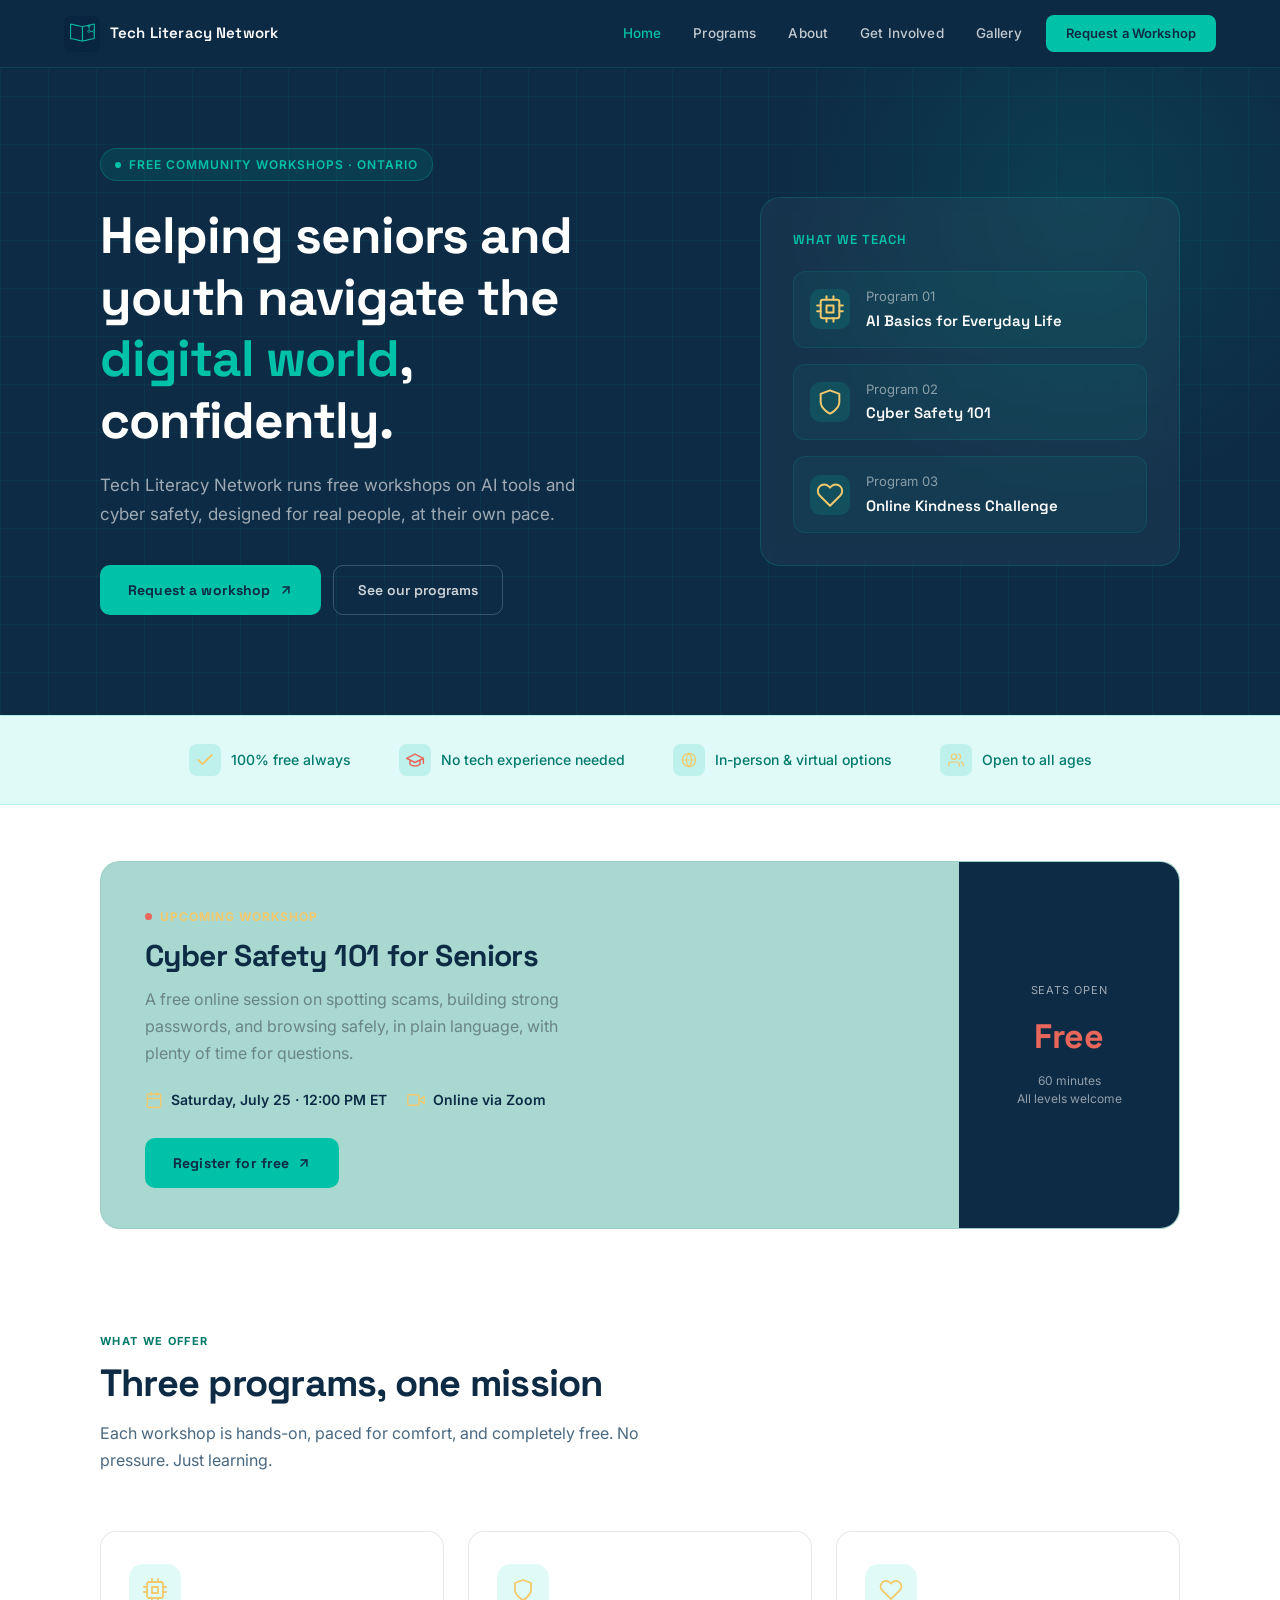
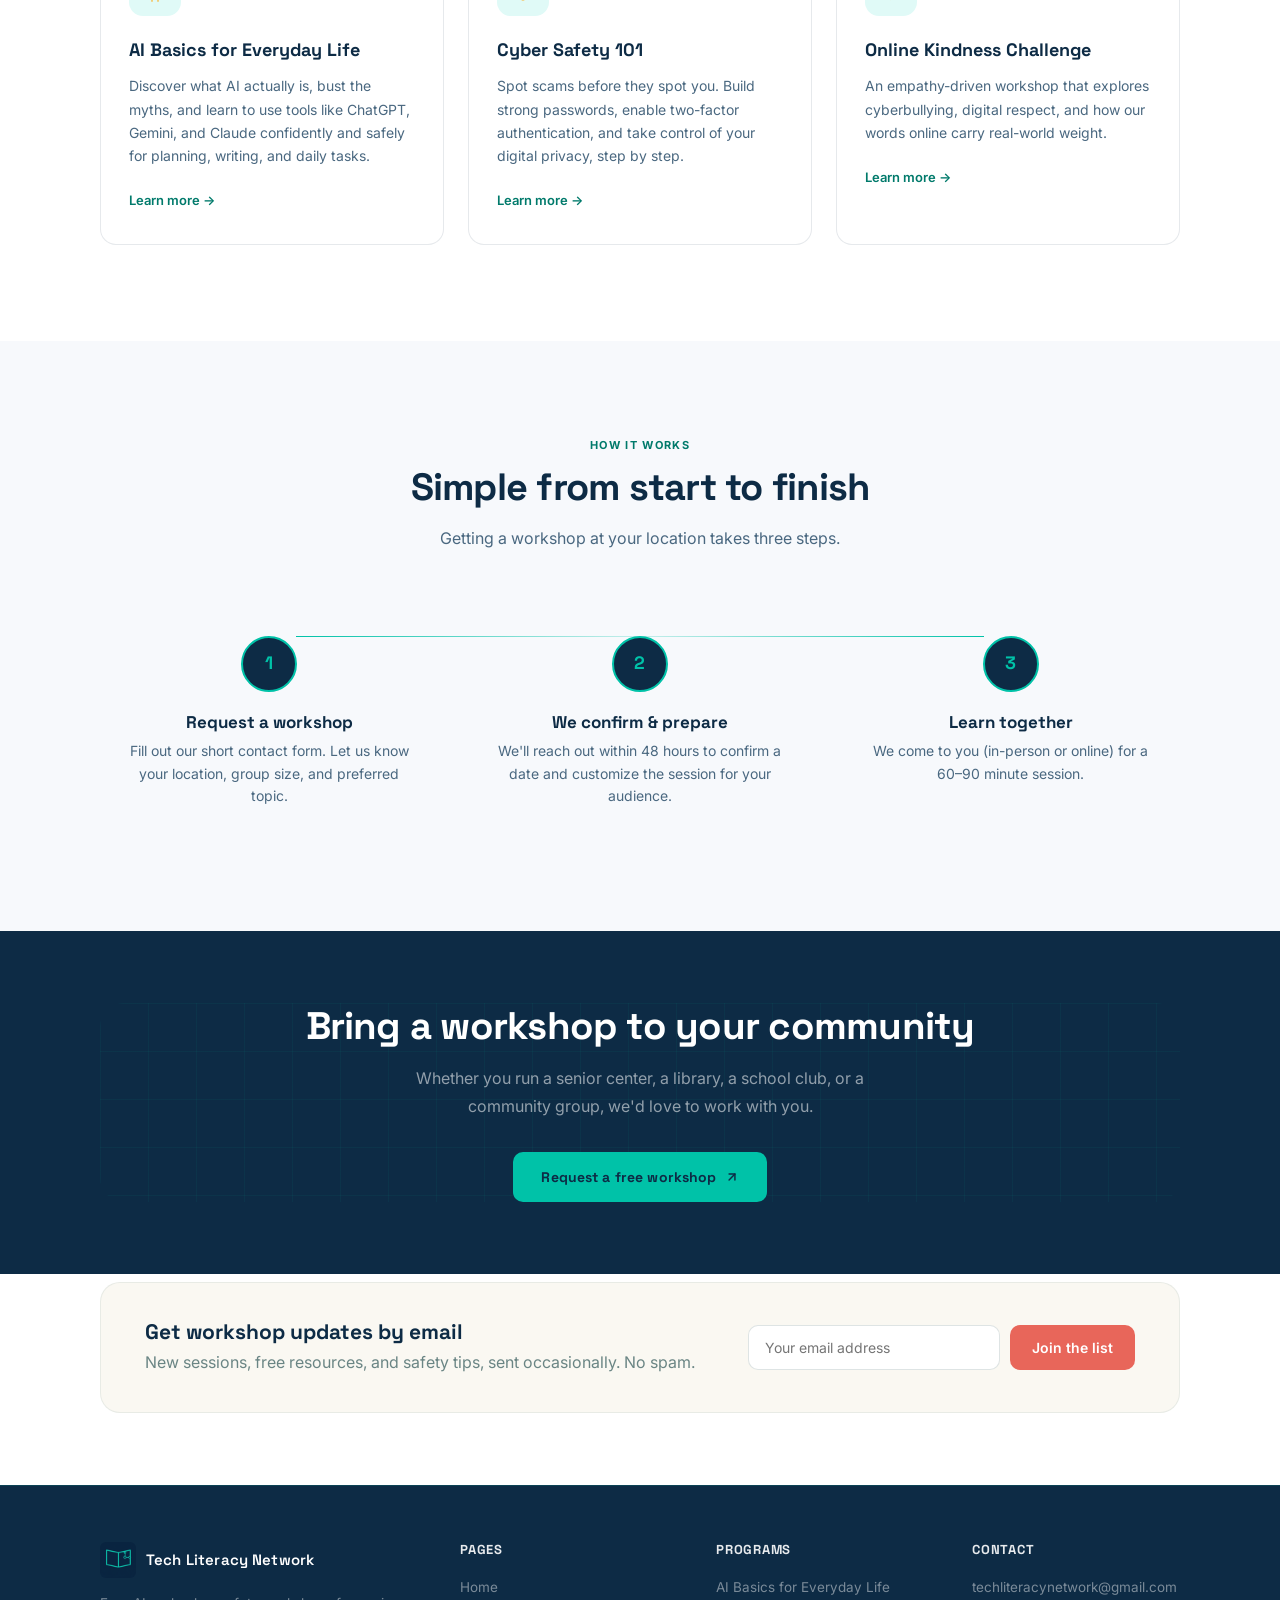
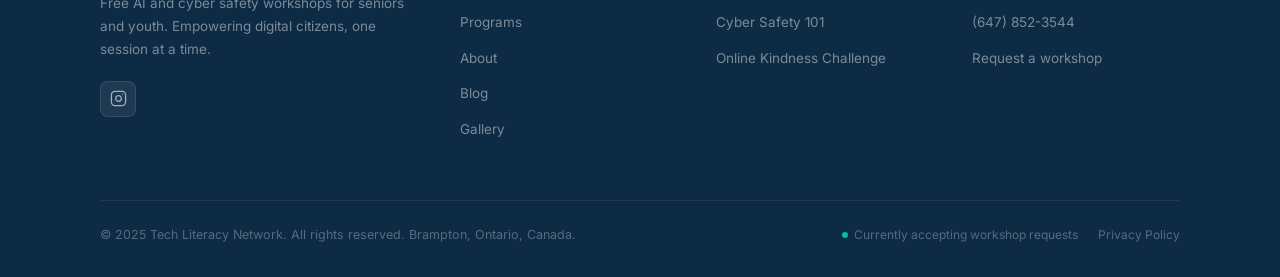
==== commit a1e39fec: "Change color scheme and update styles in index.html Updated colors and styles for various elements i" ====
--- a/index.html
+++ b/index.html
@@ -1,212 +1,7 @@
-<!--<!DOCTYPE html>
-<html lang="en">
-<head>
-<meta charset="UTF-8">
-<meta name="viewport" content="width=device-width, initial-scale=1.0">
-<title>Home - Tech Literacy Network</title>
-<link rel="stylesheet" href="/style.css">
-<!-- Google Analytics: replace G-77QTJ9Q20S with your real Measurement ID
-<script async src="https://www.googletagmanager.com/gtag/js?id=G-77QTJ9Q20S"></script>
-<script>
-  window.dataLayer = window.dataLayer || [];
-  function gtag(){dataLayer.push(arguments);}
-  gtag('js', new Date());
-  gtag('config', 'G-77QTJ9Q20S');
-</script>
-
-</head>
-<body>
-<nav id="main-nav">
-  <a class="nav-brand" href="/">
-    <img src="/logo.png" width="36" height="36" alt="Tech Literacy Network logo" style="display:block;border-radius:6px">
-    <div class="nav-brand-text">Tech Literacy Network</div>
-  </a>
-  <ul class="nav-links" id="nav-links">
-    <li><a href="/" class="active">Home</a></li>
-    <li><a href="/programs">Programs</a></li>
-    <li><a href="/about">About</a></li>
-    <li><a href="/blog">Blog</a></li>
-    <li><a href="/gallery">Gallery</a></li>
-    <li><a href="/contact" class="nav-cta">Request a Workshop</a></li>
-  </ul>
-  <button class="nav-toggle" id="nav-toggle" aria-label="Toggle menu">
-    <span></span><span></span><span></span>
-  </button>
-</nav>
-
-<section class="hero">
-    <div class="hero-grid-bg"></div>
-    <div class="hero-glow"></div>
-    <div class="hero-inner">
-      <div>
-        <div class="hero-tag">Free community workshops · Ontario</div>
-        <h1>Helping seniors and youth navigate the <em>digital world</em>, confidently.</h1>
-        <p class="hero-sub">Tech Literacy Network runs free workshops on AI tools and cyber safety, designed for real people, at their own pace.</p>
-        <div class="hero-actions">
-          <a href="/contact" class="btn-primary">Request a workshop <svg width="14" height="14" viewBox="0 0 24 24" fill="none" stroke="currentColor" stroke-width="2.5" stroke-linecap="round" stroke-linejoin="round"><path d="M7 17L17 7"/><path d="M7 7h10v10"/></svg></a>
-          <a href="/programs" class="btn-ghost">See our programs</a>
-        </div>
-      </div>
-      <div class="hero-card">
-        <div class="hero-card-title">What we teach</div>
-        <div class="hero-stat-row">
-          <div class="hero-stat">
-            <div class="hero-stat-icon"><svg width="28" height="28" viewBox="0 0 24 24" fill="none" stroke="#007A6B" stroke-width="1.7" stroke-linecap="round" stroke-linejoin="round"><rect x="4" y="4" width="16" height="16" rx="2"/><rect x="9" y="9" width="6" height="6"/><line x1="9" y1="1" x2="9" y2="4"/><line x1="15" y1="1" x2="15" y2="4"/><line x1="9" y1="20" x2="9" y2="23"/><line x1="15" y1="20" x2="15" y2="23"/><line x1="20" y1="9" x2="23" y2="9"/><line x1="20" y1="14" x2="23" y2="14"/><line x1="1" y1="9" x2="4" y2="9"/><line x1="1" y1="14" x2="4" y2="14"/></svg></div>
-            <div><div class="hero-stat-label">Program 01</div><div class="hero-stat-value">AI Basics for Everyday Life</div></div>
-          </div>
-          <div class="hero-stat">
-            <div class="hero-stat-icon"><svg width="28" height="28" viewBox="0 0 24 24" fill="none" stroke="#007A6B" stroke-width="1.7" stroke-linecap="round" stroke-linejoin="round"><path d="M12 22s8-4 8-10V5l-8-3-8 3v7c0 6 8 10 8 10z"/></svg></div>
-            <div><div class="hero-stat-label">Program 02</div><div class="hero-stat-value">Cyber Safety 101</div></div>
-          </div>
-          <div class="hero-stat">
-            <div class="hero-stat-icon"><svg width="28" height="28" viewBox="0 0 24 24" fill="none" stroke="#007A6B" stroke-width="1.7" stroke-linecap="round" stroke-linejoin="round"><path d="M20.84 4.61a5.5 5.5 0 0 0-7.78 0L12 5.67l-1.06-1.06a5.5 5.5 0 0 0-7.78 7.78l1.06 1.06L12 21.23l7.78-7.78 1.06-1.06a5.5 5.5 0 0 0 0-7.78z"/></svg></div>
-            <div><div class="hero-stat-label">Program 03</div><div class="hero-stat-value">Online Kindness Challenge</div></div>
-          </div>
-        </div>
-      </div>
-    </div>
-  </section>
-
-  <div class="trust-bar">
-    <div class="trust-bar-inner">
-      <div class="trust-item"><div class="trust-icon"><svg width="20" height="20" viewBox="0 0 24 24" fill="none" stroke="#007A6B" stroke-width="2.2" stroke-linecap="round" stroke-linejoin="round"><polyline points="20 6 9 17 4 12"/></svg></div>100% free always</div>
-      <div class="trust-item"><div class="trust-icon"><svg width="20" height="20" viewBox="0 0 24 24" fill="none" stroke="#00C2A8" stroke-width="1.8" stroke-linecap="round" stroke-linejoin="round"><path d="M22 10v6M2 10l10-5 10 5-10 5z"/><path d="M6 12v5c3 3 9 3 12 0v-5"/></svg></div>No tech experience needed</div>
-      <div class="trust-item"><div class="trust-icon"><svg width="16" height="16" viewBox="0 0 24 24" fill="none" stroke="#007A6B" stroke-width="1.8" stroke-linecap="round" stroke-linejoin="round"><circle cx="12" cy="12" r="10"/><line x1="2" y1="12" x2="22" y2="12"/><path d="M12 2a15.3 15.3 0 0 1 4 10 15.3 15.3 0 0 1-4 10 15.3 15.3 0 0 1-4-10 15.3 15.3 0 0 1 4-10z"/></svg></div>In-person &amp; virtual options</div>
-      <div class="trust-item"><div class="trust-icon"><svg width="16" height="16" viewBox="0 0 24 24" fill="none" stroke="#007A6B" stroke-width="1.8" stroke-linecap="round" stroke-linejoin="round"><path d="M17 21v-2a4 4 0 0 0-4-4H5a4 4 0 0 0-4 4v2"/><circle cx="9" cy="7" r="4"/><path d="M23 21v-2a4 4 0 0 0-3-3.87"/><path d="M16 3.13a4 4 0 0 1 0 7.75"/></svg></div>Open to all ages</div>
-    </div>
-  </div>
-
-  <section>
-    <div class="section-inner">
-      <div class="section-header">
-        <div class="section-label">What we offer</div>
-        <h2 class="section-title">Three programs, one mission</h2>
-        <p class="section-sub">Each workshop is hands-on, paced for comfort, and completely free. No pressure. Just learning.</p>
-      </div>
-      <div class="programs-grid">
-        <a class="program-card" href="/programs">
-          <div class="prog-icon"><svg width="24" height="24" viewBox="0 0 24 24" fill="none" stroke="#007A6B" stroke-width="1.8" stroke-linecap="round" stroke-linejoin="round"><rect x="4" y="4" width="16" height="16" rx="2"/><rect x="9" y="9" width="6" height="6"/><line x1="9" y1="1" x2="9" y2="4"/><line x1="15" y1="1" x2="15" y2="4"/><line x1="9" y1="20" x2="9" y2="23"/><line x1="15" y1="20" x2="15" y2="23"/><line x1="20" y1="9" x2="23" y2="9"/><line x1="20" y1="14" x2="23" y2="14"/><line x1="1" y1="9" x2="4" y2="9"/><line x1="1" y1="14" x2="4" y2="14"/></svg></div>
-          <div class="prog-title">AI Basics for Everyday Life</div>
-          <p class="prog-desc">Discover what AI actually is, bust the myths, and learn to use tools like ChatGPT, Gemini, and Claude confidently and safely for planning, writing, and daily tasks.</p>
-          <span class="prog-link">Learn more →</span>
-        </a>
-        <a class="program-card" href="/programs">
-          <div class="prog-icon"><svg width="24" height="24" viewBox="0 0 24 24" fill="none" stroke="#007A6B" stroke-width="1.8" stroke-linecap="round" stroke-linejoin="round"><path d="M12 22s8-4 8-10V5l-8-3-8 3v7c0 6 8 10 8 10z"/></svg></div>
-          <div class="prog-title">Cyber Safety 101</div>
-          <p class="prog-desc">Spot scams before they spot you. Build strong passwords, enable two-factor authentication, and take control of your digital privacy, step by step.</p>
-          <span class="prog-link">Learn more →</span>
-        </a>
-        <a class="program-card" href="/programs">
-          <div class="prog-icon"><svg width="24" height="24" viewBox="0 0 24 24" fill="none" stroke="#007A6B" stroke-width="1.8" stroke-linecap="round" stroke-linejoin="round"><path d="M20.84 4.61a5.5 5.5 0 0 0-7.78 0L12 5.67l-1.06-1.06a5.5 5.5 0 0 0-7.78 7.78l1.06 1.06L12 21.23l7.78-7.78 1.06-1.06a5.5 5.5 0 0 0 0-7.78z"/></svg></div>
-          <div class="prog-title">Online Kindness Challenge</div>
-          <p class="prog-desc">An empathy-driven workshop that explores cyberbullying, digital respect, and how our words online carry real-world weight.</p>
-          <span class="prog-link">Learn more →</span>
-        </a>
-      </div>
-    </div>
-  </section>
-
-  <section class="how-bg">
-    <div class="section-inner">
-      <div class="section-header center">
-        <div class="section-label">How it works</div>
-        <h2 class="section-title">Simple from start to finish</h2>
-        <p class="section-sub">Getting a workshop at your location takes three steps.</p>
-      </div>
-      <div class="steps-grid">
-        <div class="step"><div class="step-num">1</div><h3>Request a workshop</h3><p>Fill out our short contact form. Let us know your location, group size, and preferred topic.</p></div>
-        <div class="step"><div class="step-num">2</div><h3>We confirm &amp; prepare</h3><p>We'll reach out within 48 hours to confirm a date and customize the session for your audience.</p></div>
-        <div class="step"><div class="step-num">3</div><h3>Learn together</h3><p>We come to you (in-person or online) for a 60–90 minute session.</p></div>
-      </div>
-    </div>
-  </section>
-  <section>
-    <div class="section-inner">
-      <div class="section-header center">
-        <div class="section-label">Our impact</div>
-        <h2 class="section-title">Numbers coming soon</h2>
-        <p class="section-sub">We just launched. Every workshop we run adds to this check back as we grow.</p>
-      </div>
-      <div class="impact-grid">
-        <div class="impact-card"><div class="impact-soon">—</div><div class="impact-label">Workshops delivered</div><div class="impact-badge">Coming soon</div></div>
-        <div class="impact-card"><div class="impact-soon">—</div><div class="impact-label">Participants reached</div><div class="impact-badge">Coming soon</div></div>
-        <div class="impact-card"><div class="impact-soon">—</div><div class="impact-label">Reported more confident</div><div class="impact-badge">Coming soon</div></div>
-      </div>
-    </div>
-  </section>
-  <section style="background:var(--navy);padding:72px 5%">
-    <div style="max-width:1080px;margin:0 auto;text-align:center;position:relative">
-      <div class="hero-grid-bg" style="position:absolute;inset:0;border-radius:24px"></div>
-      <div style="position:relative;z-index:1">
-        <h2 style="font-size:clamp(24px,3vw,40px);font-weight:700;color:var(--white);margin-bottom:16px;letter-spacing:-0.02em">Bring a workshop to your community</h2>
-        <p style="font-size:16px;color:rgba(255,255,255,0.55);max-width:480px;margin:0 auto 32px;line-height:1.7">Whether you run a senior center, a library, a school club, or a community group, we'd love to work with you.</p>
-        <a href="/contact" class="btn-primary">Request a free workshop <svg width="14" height="14" viewBox="0 0 24 24" fill="none" stroke="currentColor" stroke-width="2.5" stroke-linecap="round" stroke-linejoin="round"><path d="M7 17L17 7"/><path d="M7 7h10v10"/></svg></a>
-      </div>
-    </div>
-  </section>
-
-<footer>
-  <div class="footer-inner">
-    <div class="footer-top">
-      <div class="footer-brand">
-        <a class="nav-brand" href="/" style="margin-bottom:0">
-          <img src="/logo.png" width="36" height="36" alt="Tech Literacy Network logo" style="display:block;border-radius:6px">
-          <div class="nav-brand-text" style="color:white">Tech Literacy Network</div>
-        </a>
-        <p>Free AI and cyber safety workshops for seniors and youth. Empowering digital citizens, one session at a time.</p>
-        <div class="footer-social">
-          <a class="social-btn" href="https://instagram.com/techliteracynetwork" target="_blank" aria-label="Instagram">
-            <svg width="17" height="17" viewBox="0 0 24 24" fill="none" stroke="rgba(255,255,255,0.6)" stroke-width="1.8" stroke-linecap="round" stroke-linejoin="round"><rect x="2" y="2" width="20" height="20" rx="5" ry="5"/><path d="M16 11.37A4 4 0 1 1 12.63 8 4 4 0 0 1 16 11.37z"/><line x1="17.5" y1="6.5" x2="17.51" y2="6.5"/></svg>
-          </a>
-        </div>
-      </div>
-      <div class="footer-col">
-        <h4>Pages</h4>
-        <ul>
-          <li><a href="/">Home</a></li>
-          <li><a href="/programs">Programs</a></li>
-          <li><a href="/about">About</a></li>
-          <li><a href="/blog">Blog</a></li>
-          <li><a href="/gallery">Gallery</a></li>
-        </ul>
-      </div>
-      <div class="footer-col">
-        <h4>Programs</h4>
-        <ul>
-          <li><a href="/programs">AI Basics for Everyday Life</a></li>
-          <li><a href="/programs">Cyber Safety 101</a></li>
-          <li><a href="/programs">Online Kindness Challenge</a></li>
-        </ul>
-      </div>
-      <div class="footer-col">
-        <h4>Contact</h4>
-        <ul>
-          <li><a href="mailto:techliteracynetwork@gmail.com">techliteracynetwork@gmail.com</a></li>
-          <li><a href="tel:6478523544">(647) 852-3544</a></li>
-          <li><a href="/contact">Request a workshop</a></li>
-        </ul>
-      </div>
-    </div>
-    <div class="footer-bottom">
-      <p>© 2025 Tech Literacy Network. All rights reserved. Brampton, Ontario, Canada.</p>
-      <div style="display:flex;align-items:center;gap:20px;flex-wrap:wrap">
-        <div class="footer-badge">Currently accepting workshop requests</div>
-        <a href="/privacy" style="font-size:12px;color:rgba(255,255,255,0.3);text-decoration:none;transition:color 0.2s" onmouseover="this.style.color='#00C2A8'" onmouseout="this.style.color='rgba(255,255,255,0.3)'">Privacy Policy</a>
-      </div>
-    </div>
-  </div>
-</footer>
-<script>
-  document.getElementById('nav-toggle').addEventListener('click', function() {
-    document.getElementById('nav-links').classList.toggle('open');
-  });
-</script>
-</body>
-</html> -->
-
 <!DOCTYPE html>
 <html lang="en">
-<head>
+<head> 
+<meta name="google-site-verification" content="GtXeRrwmcVvEcJ2R8G4MPRvXNBy0J_h3mkyl1SOBM7M" />
 <meta charset="UTF-8">
 <meta name="viewport" content="width=device-width, initial-scale=1.0">
 <title>Tech Literacy Network</title>
@@ -231,8 +26,8 @@
     display: grid;
     grid-template-columns: 1fr 220px;
     align-items: stretch;
-    background: #E0FAF7;
-    border: 1px solid rgba(13,43,69,0.08);
+    background: #A8D8CF;
+    border: 1px solid rgba(36,75,74,0.08);
     border-radius: 20px;
     overflow: hidden;
   }
@@ -245,26 +40,26 @@
     font-weight: 700;
     letter-spacing: 0.08em;
     text-transform: uppercase;
-    color: #007A6B;
+    color: #F2C96D;
   }
   .workshop-eyebrow::before {
     content: "";
     width: 7px;
     height: 7px;
     border-radius: 50%;
-    background: #00C2A8;
+    background: #E8665A;
     display: inline-block;
   }
   .workshop-title {
     font-family: 'Space Grotesk', sans-serif;
     font-size: clamp(22px, 2.6vw, 30px);
     font-weight: 700;
-    color: var(--navy, #0D2B45);
+    color: var(--navy, #244B4A);
     margin: 10px 0 12px;
     letter-spacing: -0.02em;
   }
   .workshop-desc {
-    color: #3E4C59;
+    color: #6A8584;
     line-height: 1.7;
     max-width: 460px;
     margin-bottom: 22px;
@@ -281,10 +76,10 @@
     gap: 8px;
     font-size: 14px;
     font-weight: 600;
-    color: var(--navy, #0D2B45);
+    color: var(--navy, #244B4A);
   }
   .workshop-badge {
-    background: var(--navy, #0D2B45);
+    background: var(--navy, #244B4A);
     color: #fff;
     display: flex;
     flex-direction: column;
@@ -304,7 +99,7 @@
     font-family: 'Space Grotesk', sans-serif;
     font-size: 34px;
     font-weight: 700;
-    color: #00C2A8;
+    color: #E8665A;
   }
   .workshop-badge-sub {
     font-size: 12px;
@@ -321,8 +116,8 @@
 
   .mailing-list-section { padding: 8px 5% 72px; }
   .mailing-list-inner {
-    background: #F7F9FC;
-    border: 1px solid rgba(13,43,69,0.08);
+    background: #FAF8F2;
+    border: 1px solid rgba(36,75,74,0.08);
     border-radius: 20px;
     padding: 36px 44px;
     display: flex;
@@ -333,11 +128,11 @@
   }
   .mailing-list-inner h3 {
     font-family: 'Space Grotesk', sans-serif;
-    color: var(--navy, #0D2B45);
+    color: var(--navy, #244B4A);
     font-size: 21px;
     margin: 0 0 6px;
   }
-  .mailing-list-inner p { color: #4A5A68; margin: 0; }
+  .mailing-list-inner p { color: #6A8584; margin: 0; }
   .mailing-list-form {
     display: flex;
     gap: 10px;
@@ -346,7 +141,7 @@
   .mailing-list-form input[type="email"] {
     padding: 13px 16px;
     border-radius: 10px;
-    border: 1px solid rgba(13,43,69,0.15);
+    border: 1px solid rgba(36,75,74,0.15);
     font-family: 'Inter', sans-serif;
     font-size: 14px;
     min-width: 240px;
@@ -355,14 +150,14 @@
     padding: 13px 22px;
     border-radius: 10px;
     border: none;
-    background: #00C2A8;
+    background: #E8665A;
     color: #fff;
     font-family: 'Inter', sans-serif;
     font-weight: 600;
     font-size: 14px;
     cursor: pointer;
   }
-  .mailing-list-form button:hover { background: #00A891; }
+  .mailing-list-form button:hover { background: #CC5A4F; }
 </style>
 
 </head>
@@ -402,15 +197,15 @@
         <div class="hero-card-title">What we teach</div>
         <div class="hero-stat-row">
           <div class="hero-stat">
-            <div class="hero-stat-icon"><svg width="28" height="28" viewBox="0 0 24 24" fill="none" stroke="#007A6B" stroke-width="1.7" stroke-linecap="round" stroke-linejoin="round"><rect x="4" y="4" width="16" height="16" rx="2"/><rect x="9" y="9" width="6" height="6"/><line x1="9" y1="1" x2="9" y2="4"/><line x1="15" y1="1" x2="15" y2="4"/><line x1="9" y1="20" x2="9" y2="23"/><line x1="15" y1="20" x2="15" y2="23"/><line x1="20" y1="9" x2="23" y2="9"/><line x1="20" y1="14" x2="23" y2="14"/><line x1="1" y1="9" x2="4" y2="9"/><line x1="1" y1="14" x2="4" y2="14"/></svg></div>
+            <div class="hero-stat-icon"><svg width="28" height="28" viewBox="0 0 24 24" fill="none" stroke="#F2C96D" stroke-width="1.7" stroke-linecap="round" stroke-linejoin="round"><rect x="4" y="4" width="16" height="16" rx="2"/><rect x="9" y="9" width="6" height="6"/><line x1="9" y1="1" x2="9" y2="4"/><line x1="15" y1="1" x2="15" y2="4"/><line x1="9" y1="20" x2="9" y2="23"/><line x1="15" y1="20" x2="15" y2="23"/><line x1="20" y1="9" x2="23" y2="9"/><line x1="20" y1="14" x2="23" y2="14"/><line x1="1" y1="9" x2="4" y2="9"/><line x1="1" y1="14" x2="4" y2="14"/></svg></div>
             <div><div class="hero-stat-label">Program 01</div><div class="hero-stat-value">AI Basics for Everyday Life</div></div>
           </div>
           <div class="hero-stat">
-            <div class="hero-stat-icon"><svg width="28" height="28" viewBox="0 0 24 24" fill="none" stroke="#007A6B" stroke-width="1.7" stroke-linecap="round" stroke-linejoin="round"><path d="M12 22s8-4 8-10V5l-8-3-8 3v7c0 6 8 10 8 10z"/></svg></div>
+            <div class="hero-stat-icon"><svg width="28" height="28" viewBox="0 0 24 24" fill="none" stroke="#F2C96D" stroke-width="1.7" stroke-linecap="round" stroke-linejoin="round"><path d="M12 22s8-4 8-10V5l-8-3-8 3v7c0 6 8 10 8 10z"/></svg></div>
             <div><div class="hero-stat-label">Program 02</div><div class="hero-stat-value">Cyber Safety 101</div></div>
           </div>
           <div class="hero-stat">
-            <div class="hero-stat-icon"><svg width="28" height="28" viewBox="0 0 24 24" fill="none" stroke="#007A6B" stroke-width="1.7" stroke-linecap="round" stroke-linejoin="round"><path d="M20.84 4.61a5.5 5.5 0 0 0-7.78 0L12 5.67l-1.06-1.06a5.5 5.5 0 0 0-7.78 7.78l1.06 1.06L12 21.23l7.78-7.78 1.06-1.06a5.5 5.5 0 0 0 0-7.78z"/></svg></div>
+            <div class="hero-stat-icon"><svg width="28" height="28" viewBox="0 0 24 24" fill="none" stroke="#F2C96D" stroke-width="1.7" stroke-linecap="round" stroke-linejoin="round"><path d="M20.84 4.61a5.5 5.5 0 0 0-7.78 0L12 5.67l-1.06-1.06a5.5 5.5 0 0 0-7.78 7.78l1.06 1.06L12 21.23l7.78-7.78 1.06-1.06a5.5 5.5 0 0 0 0-7.78z"/></svg></div>
             <div><div class="hero-stat-label">Program 03</div><div class="hero-stat-value">Online Kindness Challenge</div></div>
           </div>
         </div>
@@ -420,10 +215,10 @@
 
   <div class="trust-bar">
     <div class="trust-bar-inner">
-      <div class="trust-item"><div class="trust-icon"><svg width="20" height="20" viewBox="0 0 24 24" fill="none" stroke="#007A6B" stroke-width="2.2" stroke-linecap="round" stroke-linejoin="round"><polyline points="20 6 9 17 4 12"/></svg></div>100% free always</div>
-      <div class="trust-item"><div class="trust-icon"><svg width="20" height="20" viewBox="0 0 24 24" fill="none" stroke="#00C2A8" stroke-width="1.8" stroke-linecap="round" stroke-linejoin="round"><path d="M22 10v6M2 10l10-5 10 5-10 5z"/><path d="M6 12v5c3 3 9 3 12 0v-5"/></svg></div>No tech experience needed</div>
-      <div class="trust-item"><div class="trust-icon"><svg width="16" height="16" viewBox="0 0 24 24" fill="none" stroke="#007A6B" stroke-width="1.8" stroke-linecap="round" stroke-linejoin="round"><circle cx="12" cy="12" r="10"/><line x1="2" y1="12" x2="22" y2="12"/><path d="M12 2a15.3 15.3 0 0 1 4 10 15.3 15.3 0 0 1-4 10 15.3 15.3 0 0 1-4-10 15.3 15.3 0 0 1 4-10z"/></svg></div>In-person &amp; virtual options</div>
-      <div class="trust-item"><div class="trust-icon"><svg width="16" height="16" viewBox="0 0 24 24" fill="none" stroke="#007A6B" stroke-width="1.8" stroke-linecap="round" stroke-linejoin="round"><path d="M17 21v-2a4 4 0 0 0-4-4H5a4 4 0 0 0-4 4v2"/><circle cx="9" cy="7" r="4"/><path d="M23 21v-2a4 4 0 0 0-3-3.87"/><path d="M16 3.13a4 4 0 0 1 0 7.75"/></svg></div>Open to all ages</div>
+      <div class="trust-item"><div class="trust-icon"><svg width="20" height="20" viewBox="0 0 24 24" fill="none" stroke="#F2C96D" stroke-width="2.2" stroke-linecap="round" stroke-linejoin="round"><polyline points="20 6 9 17 4 12"/></svg></div>100% free always</div>
+      <div class="trust-item"><div class="trust-icon"><svg width="20" height="20" viewBox="0 0 24 24" fill="none" stroke="#E8665A" stroke-width="1.8" stroke-linecap="round" stroke-linejoin="round"><path d="M22 10v6M2 10l10-5 10 5-10 5z"/><path d="M6 12v5c3 3 9 3 12 0v-5"/></svg></div>No tech experience needed</div>
+      <div class="trust-item"><div class="trust-icon"><svg width="16" height="16" viewBox="0 0 24 24" fill="none" stroke="#F2C96D" stroke-width="1.8" stroke-linecap="round" stroke-linejoin="round"><circle cx="12" cy="12" r="10"/><line x1="2" y1="12" x2="22" y2="12"/><path d="M12 2a15.3 15.3 0 0 1 4 10 15.3 15.3 0 0 1-4 10 15.3 15.3 0 0 1-4-10 15.3 15.3 0 0 1 4-10z"/></svg></div>In-person &amp; virtual options</div>
+      <div class="trust-item"><div class="trust-icon"><svg width="16" height="16" viewBox="0 0 24 24" fill="none" stroke="#F2C96D" stroke-width="1.8" stroke-linecap="round" stroke-linejoin="round"><path d="M17 21v-2a4 4 0 0 0-4-4H5a4 4 0 0 0-4 4v2"/><circle cx="9" cy="7" r="4"/><path d="M23 21v-2a4 4 0 0 0-3-3.87"/><path d="M16 3.13a4 4 0 0 1 0 7.75"/></svg></div>Open to all ages</div>
     </div>
   </div>
 
@@ -437,11 +232,11 @@
           <p class="workshop-desc">A free online session on spotting scams, building strong passwords, and browsing safely, in plain language, with plenty of time for questions.</p>
           <div class="workshop-meta">
             <div class="workshop-meta-item">
-              <svg width="18" height="18" viewBox="0 0 24 24" fill="none" stroke="#007A6B" stroke-width="1.8" stroke-linecap="round" stroke-linejoin="round"><rect x="3" y="4" width="18" height="18" rx="2"/><line x1="16" y1="2" x2="16" y2="6"/><line x1="8" y1="2" x2="8" y2="6"/><line x1="3" y1="10" x2="21" y2="10"/></svg>
+              <svg width="18" height="18" viewBox="0 0 24 24" fill="none" stroke="#F2C96D" stroke-width="1.8" stroke-linecap="round" stroke-linejoin="round"><rect x="3" y="4" width="18" height="18" rx="2"/><line x1="16" y1="2" x2="16" y2="6"/><line x1="8" y1="2" x2="8" y2="6"/><line x1="3" y1="10" x2="21" y2="10"/></svg>
               <span>Saturday, July 25 &middot; 12:00 PM ET</span>
             </div>
             <div class="workshop-meta-item">
-              <svg width="18" height="18" viewBox="0 0 24 24" fill="none" stroke="#007A6B" stroke-width="1.8" stroke-linecap="round" stroke-linejoin="round"><polygon points="23 7 16 12 23 17 23 7"/><rect x="1" y="5" width="15" height="14" rx="2"/></svg>
+              <svg width="18" height="18" viewBox="0 0 24 24" fill="none" stroke="#F2C96D" stroke-width="1.8" stroke-linecap="round" stroke-linejoin="round"><polygon points="23 7 16 12 23 17 23 7"/><rect x="1" y="5" width="15" height="14" rx="2"/></svg>
               <span>Online via Zoom</span>
             </div>
           </div>
@@ -466,19 +261,19 @@
       </div>
       <div class="programs-grid">
         <a class="program-card" href="/programs">
-          <div class="prog-icon"><svg width="24" height="24" viewBox="0 0 24 24" fill="none" stroke="#007A6B" stroke-width="1.8" stroke-linecap="round" stroke-linejoin="round"><rect x="4" y="4" width="16" height="16" rx="2"/><rect x="9" y="9" width="6" height="6"/><line x1="9" y1="1" x2="9" y2="4"/><line x1="15" y1="1" x2="15" y2="4"/><line x1="9" y1="20" x2="9" y2="23"/><line x1="15" y1="20" x2="15" y2="23"/><line x1="20" y1="9" x2="23" y2="9"/><line x1="20" y1="14" x2="23" y2="14"/><line x1="1" y1="9" x2="4" y2="9"/><line x1="1" y1="14" x2="4" y2="14"/></svg></div>
+          <div class="prog-icon"><svg width="24" height="24" viewBox="0 0 24 24" fill="none" stroke="#F2C96D" stroke-width="1.8" stroke-linecap="round" stroke-linejoin="round"><rect x="4" y="4" width="16" height="16" rx="2"/><rect x="9" y="9" width="6" height="6"/><line x1="9" y1="1" x2="9" y2="4"/><line x1="15" y1="1" x2="15" y2="4"/><line x1="9" y1="20" x2="9" y2="23"/><line x1="15" y1="20" x2="15" y2="23"/><line x1="20" y1="9" x2="23" y2="9"/><line x1="20" y1="14" x2="23" y2="14"/><line x1="1" y1="9" x2="4" y2="9"/><line x1="1" y1="14" x2="4" y2="14"/></svg></div>
           <div class="prog-title">AI Basics for Everyday Life</div>
           <p class="prog-desc">Discover what AI actually is, bust the myths, and learn to use tools like ChatGPT, Gemini, and Claude confidently and safely for planning, writing, and daily tasks.</p>
           <span class="prog-link">Learn more →</span>
         </a>
         <a class="program-card" href="/programs">
-          <div class="prog-icon"><svg width="24" height="24" viewBox="0 0 24 24" fill="none" stroke="#007A6B" stroke-width="1.8" stroke-linecap="round" stroke-linejoin="round"><path d="M12 22s8-4 8-10V5l-8-3-8 3v7c0 6 8 10 8 10z"/></svg></div>
+          <div class="prog-icon"><svg width="24" height="24" viewBox="0 0 24 24" fill="none" stroke="#F2C96D" stroke-width="1.8" stroke-linecap="round" stroke-linejoin="round"><path d="M12 22s8-4 8-10V5l-8-3-8 3v7c0 6 8 10 8 10z"/></svg></div>
           <div class="prog-title">Cyber Safety 101</div>
           <p class="prog-desc">Spot scams before they spot you. Build strong passwords, enable two-factor authentication, and take control of your digital privacy, step by step.</p>
           <span class="prog-link">Learn more →</span>
         </a>
         <a class="program-card" href="/programs">
-          <div class="prog-icon"><svg width="24" height="24" viewBox="0 0 24 24" fill="none" stroke="#007A6B" stroke-width="1.8" stroke-linecap="round" stroke-linejoin="round"><path d="M20.84 4.61a5.5 5.5 0 0 0-7.78 0L12 5.67l-1.06-1.06a5.5 5.5 0 0 0-7.78 7.78l1.06 1.06L12 21.23l7.78-7.78 1.06-1.06a5.5 5.5 0 0 0 0-7.78z"/></svg></div>
+          <div class="prog-icon"><svg width="24" height="24" viewBox="0 0 24 24" fill="none" stroke="#F2C96D" stroke-width="1.8" stroke-linecap="round" stroke-linejoin="round"><path d="M20.84 4.61a5.5 5.5 0 0 0-7.78 0L12 5.67l-1.06-1.06a5.5 5.5 0 0 0-7.78 7.78l1.06 1.06L12 21.23l7.78-7.78 1.06-1.06a5.5 5.5 0 0 0 0-7.78z"/></svg></div>
           <div class="prog-title">Online Kindness Challenge</div>
           <p class="prog-desc">An empathy-driven workshop that explores cyberbullying, digital respect, and how our words online carry real-world weight.</p>
           <span class="prog-link">Learn more →</span>
@@ -592,7 +387,7 @@
       <p>© 2025 Tech Literacy Network. All rights reserved. Brampton, Ontario, Canada.</p>
       <div style="display:flex;align-items:center;gap:20px;flex-wrap:wrap">
         <div class="footer-badge">Currently accepting workshop requests</div>
-        <a href="/privacy" style="font-size:12px;color:rgba(255,255,255,0.3);text-decoration:none;transition:color 0.2s" onmouseover="this.style.color='#00C2A8'" onmouseout="this.style.color='rgba(255,255,255,0.3)'">Privacy Policy</a>
+        <a href="/privacy" style="font-size:12px;color:rgba(255,255,255,0.3);text-decoration:none;transition:color 0.2s" onmouseover="this.style.color='#E8665A'" onmouseout="this.style.color='rgba(255,255,255,0.3)'">Privacy Policy</a>
       </div>
     </div>
   </div>
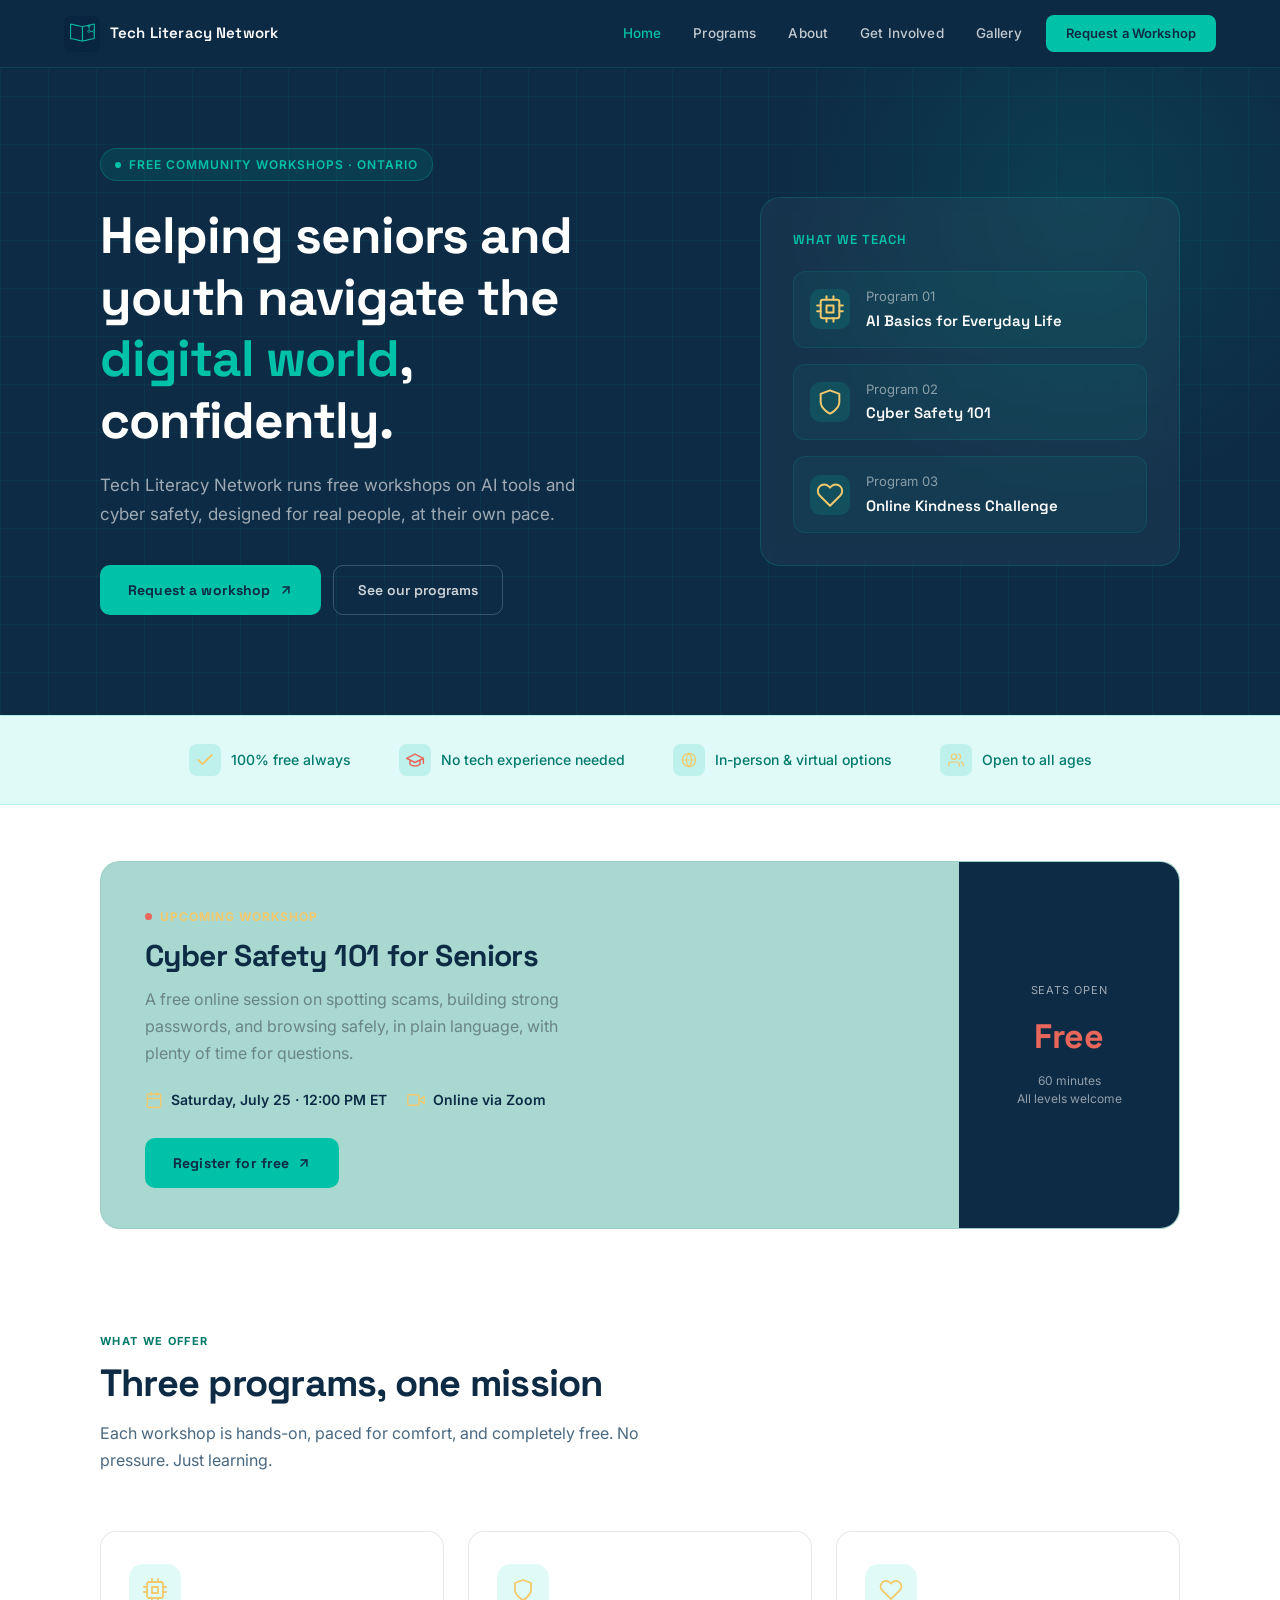
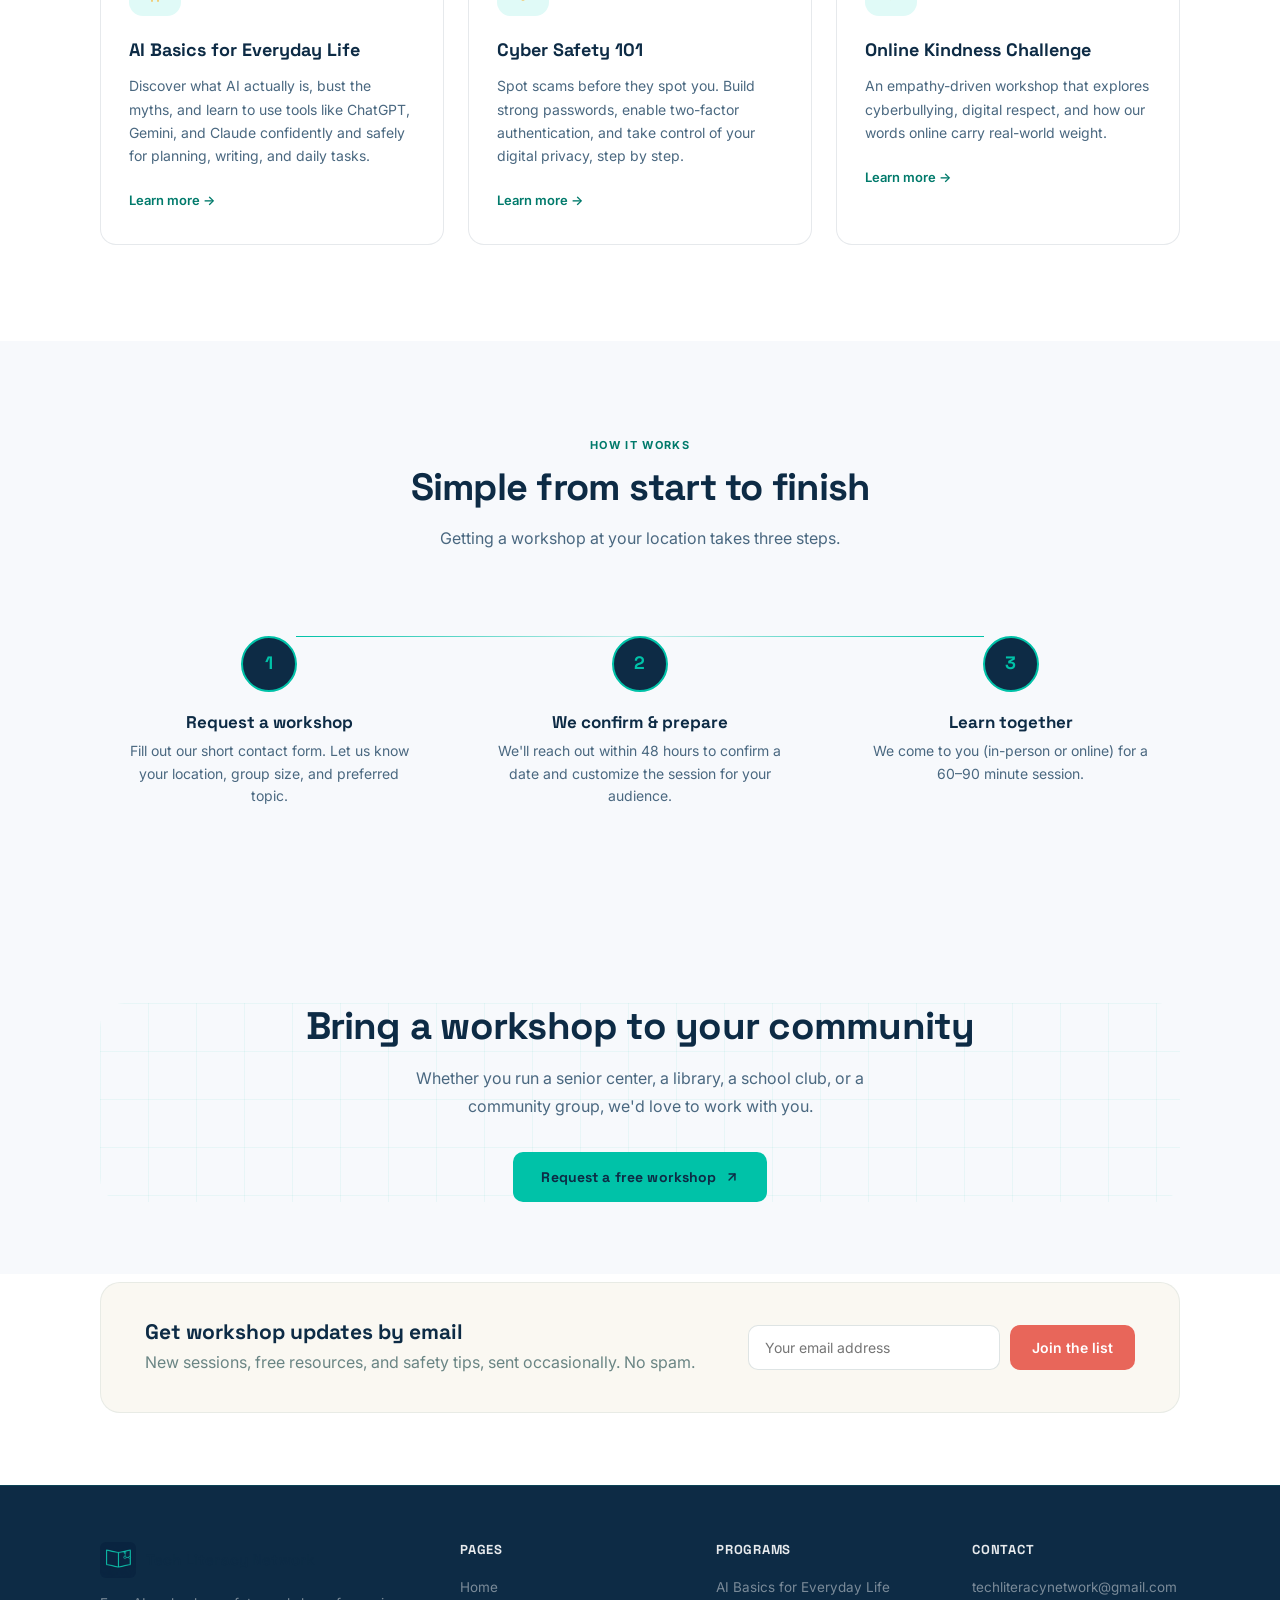
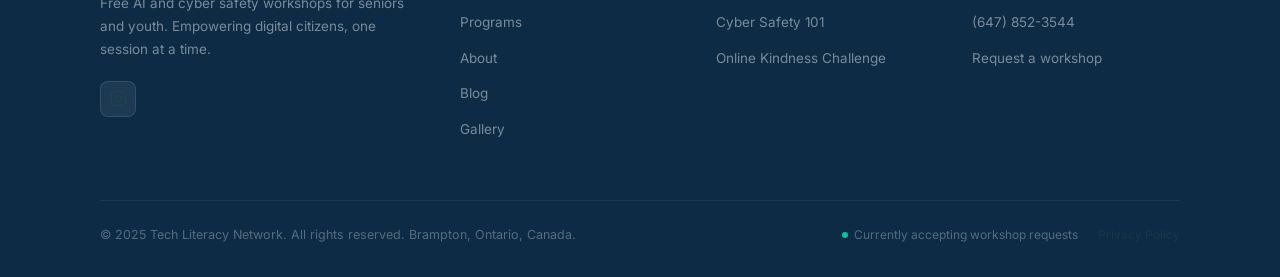
==== commit d486233b: "Change section background and text colors in index.html" ====
--- a/index.html
+++ b/index.html
@@ -312,12 +312,12 @@
     </div>
   </section>
 -->
-  <section style="background:var(--navy);padding:72px 5%">
+  <section style="background:var(--cool-white);padding:72px 5%">
     <div style="max-width:1080px;margin:0 auto;text-align:center;position:relative">
       <div class="hero-grid-bg" style="position:absolute;inset:0;border-radius:24px"></div>
       <div style="position:relative;z-index:1">
-        <h2 style="font-size:clamp(24px,3vw,40px);font-weight:700;color:var(--white);margin-bottom:16px;letter-spacing:-0.02em">Bring a workshop to your community</h2>
-        <p style="font-size:16px;color:rgba(255,255,255,0.55);max-width:480px;margin:0 auto 32px;line-height:1.7">Whether you run a senior center, a library, a school club, or a community group, we'd love to work with you.</p>
+        <h2 style="font-size:clamp(24px,3vw,40px);font-weight:700;color:var(--navy);margin-bottom:16px;letter-spacing:-0.02em">Bring a workshop to your community</h2>
+        <p style="font-size:16px;color:var(--text-secondary);max-width:480px;margin:0 auto 32px;line-height:1.7">Whether you run a senior center, a library, a school club, or a community group, we'd love to work with you.</p>
         <a href="/contact" class="btn-primary">Request a free workshop <svg width="14" height="14" viewBox="0 0 24 24" fill="none" stroke="currentColor" stroke-width="2.5" stroke-linecap="round" stroke-linejoin="round"><path d="M7 17L17 7"/><path d="M7 7h10v10"/></svg></a>
       </div>
     </div>
@@ -347,12 +347,12 @@
       <div class="footer-brand">
         <a class="nav-brand" href="/" style="margin-bottom:0">
           <img src="/logo.png" width="36" height="36" alt="Tech Literacy Network logo" style="display:block;border-radius:6px">
-          <div class="nav-brand-text" style="color:white">Tech Literacy Network</div>
+          <div class="nav-brand-text" style="color:var(--navy)">Tech Literacy Network</div>
         </a>
         <p>Free AI and cyber safety workshops for seniors and youth. Empowering digital citizens, one session at a time.</p>
         <div class="footer-social">
           <a class="social-btn" href="https://instagram.com/techliteracynetwork" target="_blank" aria-label="Instagram">
-            <svg width="17" height="17" viewBox="0 0 24 24" fill="none" stroke="rgba(255,255,255,0.6)" stroke-width="1.8" stroke-linecap="round" stroke-linejoin="round"><rect x="2" y="2" width="20" height="20" rx="5" ry="5"/><path d="M16 11.37A4 4 0 1 1 12.63 8 4 4 0 0 1 16 11.37z"/><line x1="17.5" y1="6.5" x2="17.51" y2="6.5"/></svg>
+            <svg width="17" height="17" viewBox="0 0 24 24" fill="none" stroke="rgba(36,75,74,0.55)" stroke-width="1.8" stroke-linecap="round" stroke-linejoin="round"><rect x="2" y="2" width="20" height="20" rx="5" ry="5"/><path d="M16 11.37A4 4 0 1 1 12.63 8 4 4 0 0 1 16 11.37z"/><line x1="17.5" y1="6.5" x2="17.51" y2="6.5"/></svg>
           </a>
         </div>
       </div>
@@ -387,7 +387,7 @@
       <p>© 2025 Tech Literacy Network. All rights reserved. Brampton, Ontario, Canada.</p>
       <div style="display:flex;align-items:center;gap:20px;flex-wrap:wrap">
         <div class="footer-badge">Currently accepting workshop requests</div>
-        <a href="/privacy" style="font-size:12px;color:rgba(255,255,255,0.3);text-decoration:none;transition:color 0.2s" onmouseover="this.style.color='#E8665A'" onmouseout="this.style.color='rgba(255,255,255,0.3)'">Privacy Policy</a>
+        <a href="/privacy" style="font-size:12px;color:rgba(36,75,74,0.45);text-decoration:none;transition:color 0.2s" onmouseover="this.style.color='#E8665A'" onmouseout="this.style.color='rgba(36,75,74,0.45)'">Privacy Policy</a>
       </div>
     </div>
   </div>
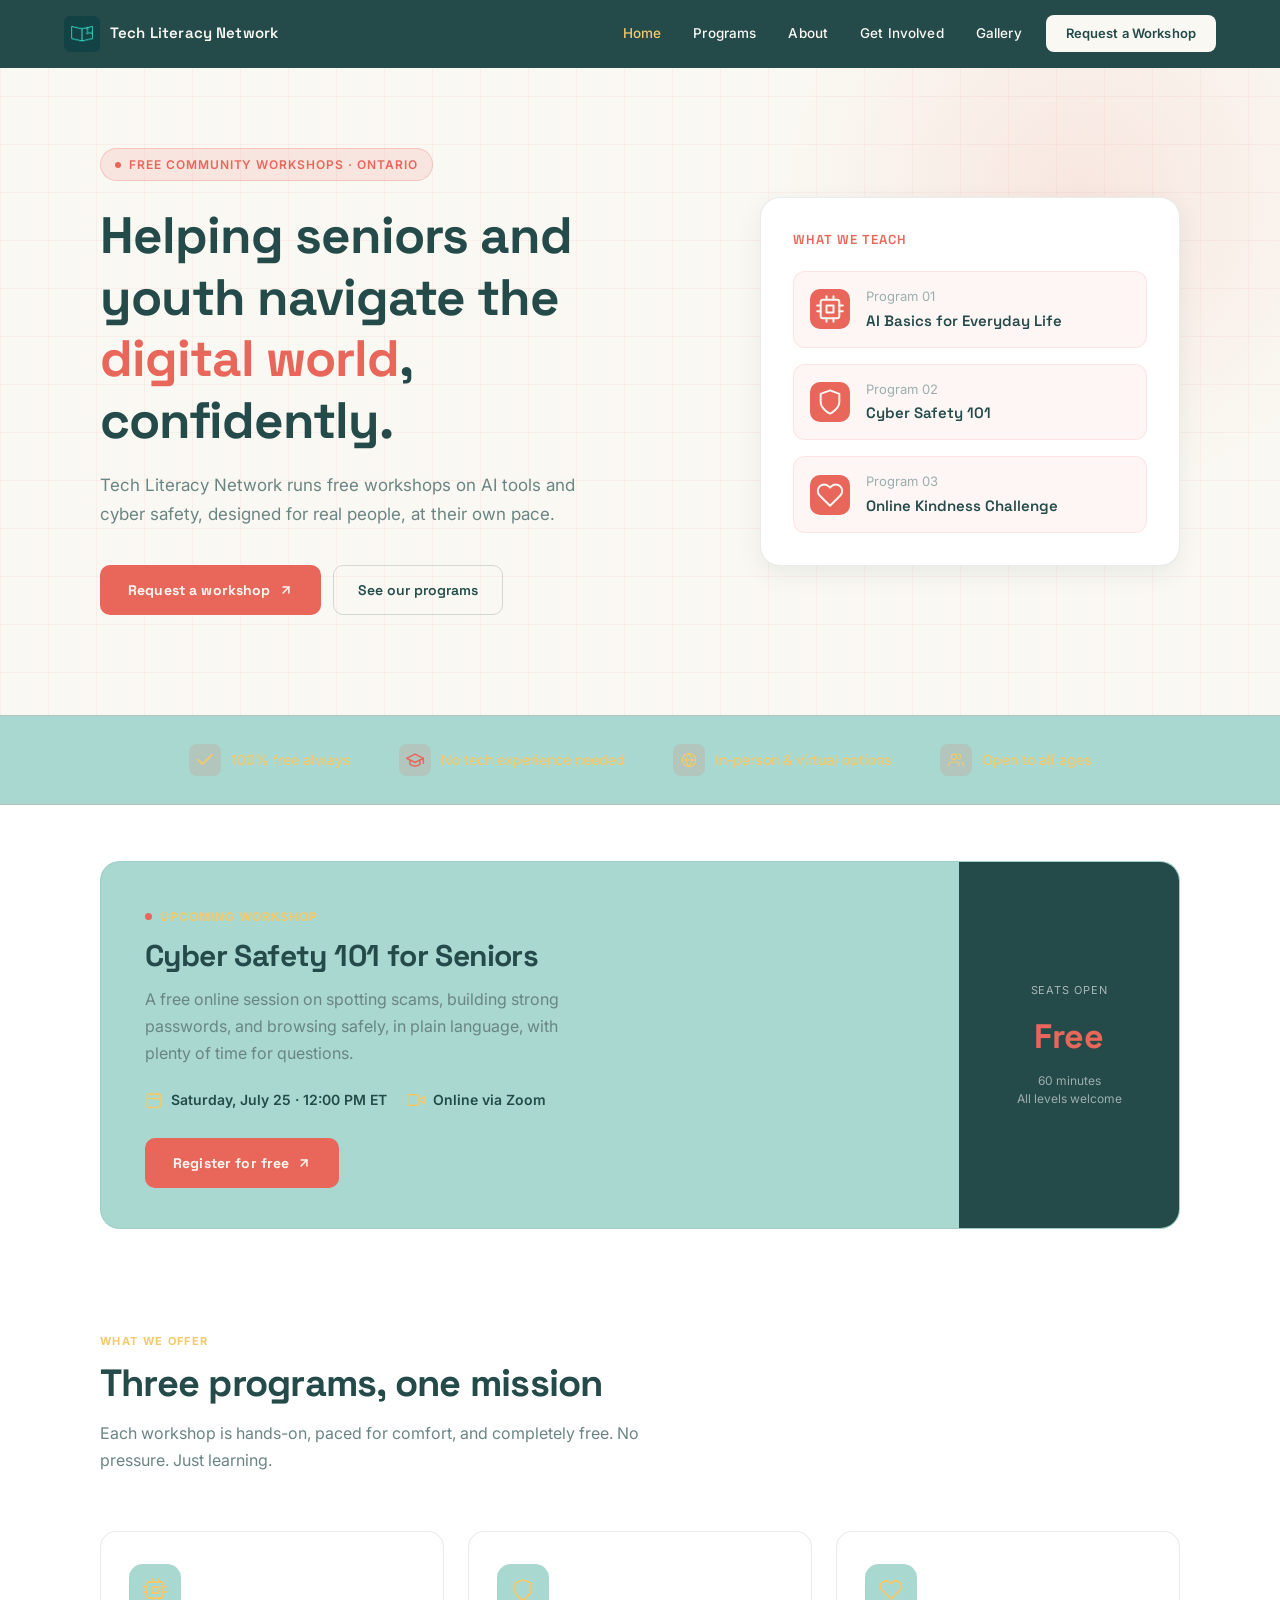
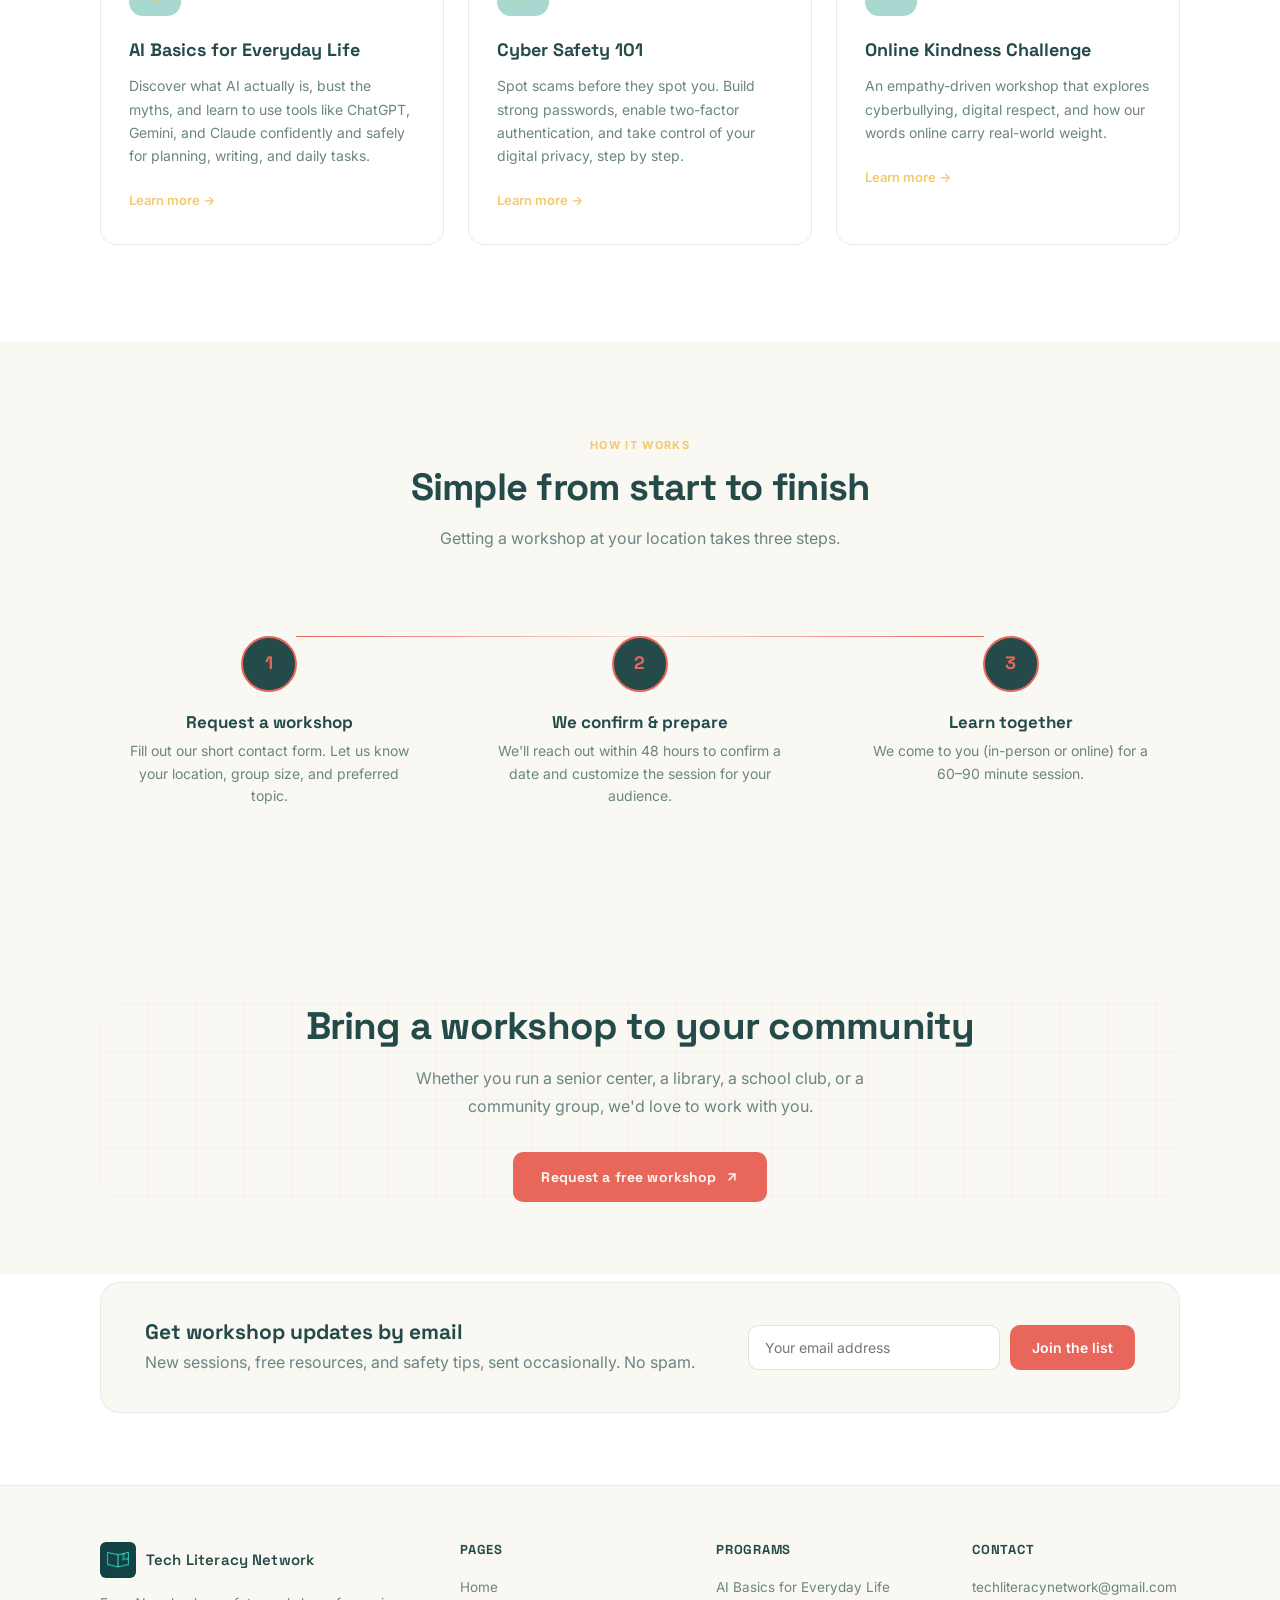
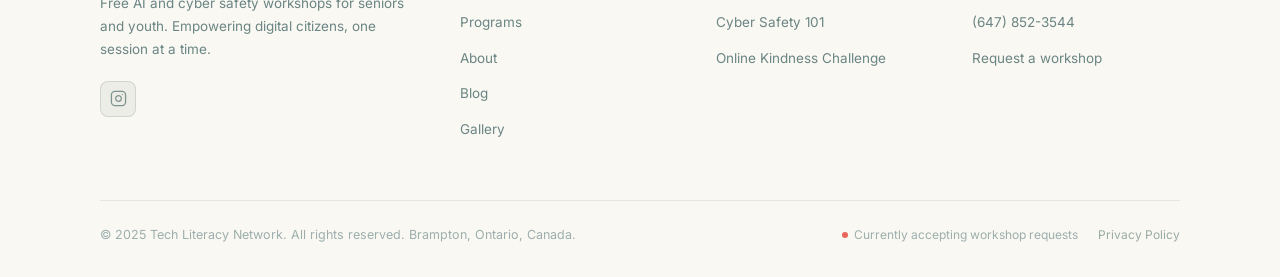
==== commit 52f9bcd3: "Change icon colors in hero stats section" ====
--- a/index.html
+++ b/index.html
@@ -197,15 +197,15 @@
         <div class="hero-card-title">What we teach</div>
         <div class="hero-stat-row">
           <div class="hero-stat">
-            <div class="hero-stat-icon"><svg width="28" height="28" viewBox="0 0 24 24" fill="none" stroke="#F2C96D" stroke-width="1.7" stroke-linecap="round" stroke-linejoin="round"><rect x="4" y="4" width="16" height="16" rx="2"/><rect x="9" y="9" width="6" height="6"/><line x1="9" y1="1" x2="9" y2="4"/><line x1="15" y1="1" x2="15" y2="4"/><line x1="9" y1="20" x2="9" y2="23"/><line x1="15" y1="20" x2="15" y2="23"/><line x1="20" y1="9" x2="23" y2="9"/><line x1="20" y1="14" x2="23" y2="14"/><line x1="1" y1="9" x2="4" y2="9"/><line x1="1" y1="14" x2="4" y2="14"/></svg></div>
+            <div class="hero-stat-icon"><svg width="28" height="28" viewBox="0 0 24 24" fill="none" stroke="#FAF8F2" stroke-width="1.7" stroke-linecap="round" stroke-linejoin="round"><rect x="4" y="4" width="16" height="16" rx="2"/><rect x="9" y="9" width="6" height="6"/><line x1="9" y1="1" x2="9" y2="4"/><line x1="15" y1="1" x2="15" y2="4"/><line x1="9" y1="20" x2="9" y2="23"/><line x1="15" y1="20" x2="15" y2="23"/><line x1="20" y1="9" x2="23" y2="9"/><line x1="20" y1="14" x2="23" y2="14"/><line x1="1" y1="9" x2="4" y2="9"/><line x1="1" y1="14" x2="4" y2="14"/></svg></div>
             <div><div class="hero-stat-label">Program 01</div><div class="hero-stat-value">AI Basics for Everyday Life</div></div>
           </div>
           <div class="hero-stat">
-            <div class="hero-stat-icon"><svg width="28" height="28" viewBox="0 0 24 24" fill="none" stroke="#F2C96D" stroke-width="1.7" stroke-linecap="round" stroke-linejoin="round"><path d="M12 22s8-4 8-10V5l-8-3-8 3v7c0 6 8 10 8 10z"/></svg></div>
+            <div class="hero-stat-icon"><svg width="28" height="28" viewBox="0 0 24 24" fill="none" stroke="#FAF8F2" stroke-width="1.7" stroke-linecap="round" stroke-linejoin="round"><path d="M12 22s8-4 8-10V5l-8-3-8 3v7c0 6 8 10 8 10z"/></svg></div>
             <div><div class="hero-stat-label">Program 02</div><div class="hero-stat-value">Cyber Safety 101</div></div>
           </div>
           <div class="hero-stat">
-            <div class="hero-stat-icon"><svg width="28" height="28" viewBox="0 0 24 24" fill="none" stroke="#F2C96D" stroke-width="1.7" stroke-linecap="round" stroke-linejoin="round"><path d="M20.84 4.61a5.5 5.5 0 0 0-7.78 0L12 5.67l-1.06-1.06a5.5 5.5 0 0 0-7.78 7.78l1.06 1.06L12 21.23l7.78-7.78 1.06-1.06a5.5 5.5 0 0 0 0-7.78z"/></svg></div>
+            <div class="hero-stat-icon"><svg width="28" height="28" viewBox="0 0 24 24" fill="none" stroke="#FAF8F2" stroke-width="1.7" stroke-linecap="round" stroke-linejoin="round"><path d="M20.84 4.61a5.5 5.5 0 0 0-7.78 0L12 5.67l-1.06-1.06a5.5 5.5 0 0 0-7.78 7.78l1.06 1.06L12 21.23l7.78-7.78 1.06-1.06a5.5 5.5 0 0 0 0-7.78z"/></svg></div>
             <div><div class="hero-stat-label">Program 03</div><div class="hero-stat-value">Online Kindness Challenge</div></div>
           </div>
         </div>
--- a/style.css
+++ b/style.css
@@ -1,18 +1,18 @@
 @import url('https://fonts.googleapis.com/css2?family=Inter:wght@300;400;500;600;700&family=Space+Grotesk:wght@400;500;600;700&display=swap');
 
 :root {
-  --navy: #0D2B45;
-  --teal: #00C2A8;
-  --teal-dark: #009688;
-  --teal-dim: #007A6B;
-  --aqua: #E0FAF7;
-  --cool-white: #F7F9FC;
+  --navy: #244B4A;
+  --teal: #E8665A;
+  --teal-dark: #C5574D;
+  --teal-dim: #F2C96D;
+  --aqua: #A8D8CF;
+  --cool-white: #FAF8F2;
   --white: #FFFFFF;
-  --text-primary: #0D2B45;
-  --text-secondary: #4A6880;
-  --text-light: #7B9EB8;
-  --border: rgba(13,43,69,0.10);
-  --border-strong: rgba(13,43,69,0.18);
+  --text-primary: #244B4A;
+  --text-secondary: #6A8584;
+  --text-light: #9CAEAE;
+  --border: rgba(36,75,74,0.10);
+  --border-strong: rgba(36,75,74,0.18);
   --nav-h: 68px;
 }
 
@@ -23,58 +23,58 @@
 .logo-svg { display: block; }
 
 /* NAV */
-nav { position: fixed; top: 0; left: 0; right: 0; height: var(--nav-h); background: rgba(13,43,69,0.97); backdrop-filter: blur(12px); -webkit-backdrop-filter: blur(12px); border-bottom: 1px solid rgba(0,194,168,0.15); z-index: 1000; display: flex; align-items: center; padding: 0 5%; gap: 2rem; }
+nav { position: fixed; top: 0; left: 0; right: 0; height: var(--nav-h); background: #244B4A; backdrop-filter: blur(12px); -webkit-backdrop-filter: blur(12px); border-bottom: 1px solid rgba(36,75,74,0.08); z-index: 1000; display: flex; align-items: center; padding: 0 5%; gap: 2rem; }
 .nav-brand { display: flex; align-items: center; gap: 10px; text-decoration: none; flex-shrink: 0; }
-.nav-brand-text { font-family: 'Space Grotesk', sans-serif; font-size: 15px; font-weight: 600; color: var(--white); letter-spacing: 0.01em; line-height: 1.1; }
+.nav-brand-text { font-family: 'Space Grotesk', sans-serif; font-size: 15px; font-weight: 600; color: #FAF8F2; letter-spacing: 0.01em; line-height: 1.1; }
 .nav-brand-text span { display: block; font-size: 10px; font-weight: 400; color: var(--teal); letter-spacing: 0.08em; text-transform: uppercase; }
 .nav-links { display: flex; align-items: center; gap: 0; list-style: none; margin-left: auto; }
-.nav-links a { display: block; padding: 8px 16px; color: rgba(255,255,255,0.75); text-decoration: none; font-size: 13.5px; font-weight: 500; letter-spacing: 0.01em; transition: color 0.2s; border-radius: 6px; }
-.nav-links a:hover { color: var(--teal); }
-.nav-links a.active { color: var(--teal); }
-.nav-cta { margin-left: 8px; padding: 8px 20px !important; background: var(--teal) !important; color: var(--navy) !important; border-radius: 8px !important; font-weight: 600 !important; font-size: 13px !important; transition: background 0.2s, transform 0.15s !important; }
-.nav-cta:hover { background: #00d9bc !important; transform: translateY(-1px); color: var(--navy) !important; }
+.nav-links a { display: block; padding: 8px 16px; color: #FAF8F2; text-decoration: none; font-size: 13.5px; font-weight: 500; letter-spacing: 0.01em; transition: color 0.2s; border-radius: 6px; }
+.nav-links a:hover { color: #F2C96D; }
+.nav-links a.active { color: #F2C96D; }
+.nav-cta { margin-left: 8px; padding: 8px 20px !important; background: #FAF8F2 !important; color: var(--navy) !important; border-radius: 8px !important; font-weight: 600 !important; font-size: 13px !important; transition: background 0.2s, transform 0.15s !important; }
+.nav-cta:hover { background: #F2C96D !important; transform: translateY(-1px); color: var(--navy) !important; }
 .nav-toggle { display: none; flex-direction: column; gap: 5px; cursor: pointer; margin-left: auto; padding: 4px; background: none; border: none; }
-.nav-toggle span { display: block; width: 22px; height: 2px; background: white; border-radius: 2px; transition: 0.3s; }
+.nav-toggle span { display: block; width: 22px; height: 2px; background: var(--navy); border-radius: 2px; transition: 0.3s; }
 
 /* SECTIONS */
 section { padding: 96px 5%; }
 .section-inner { max-width: 1080px; margin: 0 auto; }
 
 /* HERO */
-.hero { padding-top: calc(var(--nav-h) + 80px); padding-bottom: 100px; background: var(--navy); position: relative; overflow: hidden; }
-.hero-grid-bg { position: absolute; inset: 0; background-image: linear-gradient(rgba(0,194,168,0.06) 1px, transparent 1px), linear-gradient(90deg, rgba(0,194,168,0.06) 1px, transparent 1px); background-size: 48px 48px; pointer-events: none; }
-.hero-glow { position: absolute; width: 600px; height: 600px; border-radius: 50%; background: radial-gradient(circle, rgba(0,194,168,0.12) 0%, transparent 70%); top: -100px; right: -100px; pointer-events: none; }
+.hero { padding-top: calc(var(--nav-h) + 80px); padding-bottom: 100px; background: var(--cool-white); position: relative; overflow: hidden; }
+.hero-grid-bg { position: absolute; inset: 0; background-image: linear-gradient(rgba(232,102,90,0.06) 1px, transparent 1px), linear-gradient(90deg, rgba(232,102,90,0.06) 1px, transparent 1px); background-size: 48px 48px; pointer-events: none; }
+.hero-glow { position: absolute; width: 600px; height: 600px; border-radius: 50%; background: radial-gradient(circle, rgba(232,102,90,0.12) 0%, transparent 70%); top: -100px; right: -100px; pointer-events: none; }
 .hero-inner { max-width: 1080px; margin: 0 auto; position: relative; z-index: 1; display: grid; grid-template-columns: 1fr 420px; gap: 64px; align-items: center; }
-.hero-tag { display: inline-flex; align-items: center; gap: 8px; background: rgba(0,194,168,0.12); border: 1px solid rgba(0,194,168,0.25); color: var(--teal); font-size: 12px; font-weight: 600; letter-spacing: 0.08em; text-transform: uppercase; padding: 6px 14px; border-radius: 100px; margin-bottom: 24px; }
+.hero-tag { display: inline-flex; align-items: center; gap: 8px; background: rgba(232,102,90,0.12); border: 1px solid rgba(232,102,90,0.25); color: var(--teal); font-size: 12px; font-weight: 600; letter-spacing: 0.08em; text-transform: uppercase; padding: 6px 14px; border-radius: 100px; margin-bottom: 24px; }
 .hero-tag::before { content: ''; width: 6px; height: 6px; border-radius: 50%; background: var(--teal); animation: pulse-dot 2s infinite; }
 @keyframes pulse-dot { 0%, 100% { opacity: 1; transform: scale(1); } 50% { opacity: 0.4; transform: scale(0.7); } }
-.hero h1 { font-size: clamp(32px, 4vw, 52px); font-weight: 700; color: var(--white); margin-bottom: 20px; letter-spacing: -0.02em; }
+.hero h1 { font-size: clamp(32px, 4vw, 52px); font-weight: 700; color: var(--navy); margin-bottom: 20px; letter-spacing: -0.02em; }
 .hero h1 em { font-style: normal; color: var(--teal); }
-.hero-sub { font-size: 17px; color: rgba(255,255,255,0.6); line-height: 1.7; margin-bottom: 36px; max-width: 500px; }
+.hero-sub { font-size: 17px; color: var(--text-secondary); line-height: 1.7; margin-bottom: 36px; max-width: 500px; }
 .hero-actions { display: flex; gap: 12px; flex-wrap: wrap; }
 
 /* BUTTONS */
-.btn-primary { display: inline-flex; align-items: center; gap: 8px; background: var(--teal); color: var(--navy); font-family: 'Space Grotesk', sans-serif; font-weight: 700; font-size: 14px; padding: 14px 28px; border-radius: 10px; text-decoration: none; border: none; cursor: pointer; transition: background 0.2s, transform 0.15s; letter-spacing: 0.01em; }
-.btn-primary:hover { background: #00d9bc; transform: translateY(-2px); }
-.btn-ghost { display: inline-flex; align-items: center; gap: 8px; background: transparent; color: rgba(255,255,255,0.8); font-family: 'Space Grotesk', sans-serif; font-weight: 600; font-size: 14px; padding: 13px 24px; border-radius: 10px; text-decoration: none; border: 1px solid rgba(255,255,255,0.2); cursor: pointer; transition: border-color 0.2s, color 0.2s; }
+.btn-primary { display: inline-flex; align-items: center; gap: 8px; background: var(--teal); color: #FAF8F2; font-family: 'Space Grotesk', sans-serif; font-weight: 700; font-size: 14px; padding: 14px 28px; border-radius: 10px; text-decoration: none; border: none; cursor: pointer; transition: background 0.2s, transform 0.15s; letter-spacing: 0.01em; }
+.btn-primary:hover { background: #CC5A4F; transform: translateY(-2px); }
+.btn-ghost { display: inline-flex; align-items: center; gap: 8px; background: transparent; color: var(--navy); font-family: 'Space Grotesk', sans-serif; font-weight: 600; font-size: 14px; padding: 13px 24px; border-radius: 10px; text-decoration: none; border: 1px solid var(--border-strong); cursor: pointer; transition: border-color 0.2s, color 0.2s; }
 .btn-ghost:hover { border-color: var(--teal); color: var(--teal); }
 .btn-teal-outline { display: inline-flex; align-items: center; gap: 8px; background: transparent; color: var(--teal-dim); font-family: 'Space Grotesk', sans-serif; font-weight: 700; font-size: 14px; padding: 13px 24px; border-radius: 10px; text-decoration: none; border: 1.5px solid var(--teal); cursor: pointer; transition: background 0.2s, color 0.2s; }
 .btn-teal-outline:hover { background: var(--teal); color: var(--navy); }
 
 /* HERO CARD */
-.hero-card { background: rgba(255,255,255,0.04); border: 1px solid rgba(0,194,168,0.2); border-radius: 20px; padding: 32px; backdrop-filter: blur(8px); }
+.hero-card { background: var(--white); border: 1px solid var(--border); border-radius: 20px; padding: 32px; box-shadow: 0 8px 24px rgba(36,75,74,0.08); }
 .hero-card-title { font-family: 'Space Grotesk', sans-serif; font-size: 13px; font-weight: 600; color: var(--teal); text-transform: uppercase; letter-spacing: 0.08em; margin-bottom: 20px; }
 .hero-stat-row { display: flex; flex-direction: column; gap: 16px; }
-.hero-stat { display: flex; align-items: center; gap: 16px; padding: 14px 16px; background: rgba(0,194,168,0.06); border: 1px solid rgba(0,194,168,0.12); border-radius: 12px; }
-.hero-stat-icon { width: 40px; height: 40px; border-radius: 10px; background: rgba(0,194,168,0.15); display: flex; align-items: center; justify-content: center; flex-shrink: 0; }
-.hero-stat-label { font-size: 13px; color: rgba(255,255,255,0.5); margin-bottom: 2px; }
-.hero-stat-value { font-family: 'Space Grotesk', sans-serif; font-size: 15px; font-weight: 600; color: var(--white); }
+.hero-stat { display: flex; align-items: center; gap: 16px; padding: 14px 16px; background: rgba(232,102,90,0.06); border: 1px solid rgba(232,102,90,0.12); border-radius: 12px; }
+.hero-stat-icon { width: 40px; height: 40px; border-radius: 10px; background: #E8665A; display: flex; align-items: center; justify-content: center; flex-shrink: 0; }
+.hero-stat-label { font-size: 13px; color: var(--text-light); margin-bottom: 2px; }
+.hero-stat-value { font-family: 'Space Grotesk', sans-serif; font-size: 15px; font-weight: 600; color: var(--navy); }
 
 /* TRUST BAR */
-.trust-bar { background: var(--aqua); padding: 28px 5%; border-top: 1px solid rgba(0,194,168,0.2); border-bottom: 1px solid rgba(0,194,168,0.2); }
+.trust-bar { background: var(--aqua); padding: 28px 5%; border-top: 1px solid rgba(232,102,90,0.2); border-bottom: 1px solid rgba(232,102,90,0.2); }
 .trust-bar-inner { max-width: 1080px; margin: 0 auto; display: flex; align-items: center; justify-content: center; gap: 48px; flex-wrap: wrap; }
 .trust-item { display: flex; align-items: center; gap: 10px; font-size: 14px; color: var(--teal-dim); font-weight: 500; }
-.trust-icon { width: 32px; height: 32px; background: rgba(0,194,168,0.15); border-radius: 8px; display: flex; align-items: center; justify-content: center; }
+.trust-icon { width: 32px; height: 32px; background: rgba(232,102,90,0.15); border-radius: 8px; display: flex; align-items: center; justify-content: center; }
 
 /* SECTION LABELS */
 .section-label { font-size: 11px; font-weight: 700; letter-spacing: 0.12em; text-transform: uppercase; color: var(--teal-dim); margin-bottom: 10px; }
@@ -88,7 +88,7 @@
 .programs-grid { display: grid; grid-template-columns: repeat(3, 1fr); gap: 24px; }
 .program-card { background: var(--white); border: 1px solid var(--border); border-radius: 16px; padding: 32px 28px; position: relative; overflow: hidden; transition: border-color 0.2s, transform 0.2s; cursor: pointer; text-decoration: none; display: block; }
 .program-card::before { content: ''; position: absolute; top: 0; left: 0; right: 0; height: 3px; background: var(--teal); transform: scaleX(0); transform-origin: left; transition: transform 0.3s; }
-.program-card:hover { border-color: rgba(0,194,168,0.4); transform: translateY(-4px); }
+.program-card:hover { border-color: rgba(232,102,90,0.4); transform: translateY(-4px); }
 .program-card:hover::before { transform: scaleX(1); }
 .prog-icon { width: 52px; height: 52px; border-radius: 14px; background: var(--aqua); display: flex; align-items: center; justify-content: center; margin-bottom: 20px; }
 .prog-title { font-family: 'Space Grotesk', sans-serif; font-size: 18px; font-weight: 700; color: var(--navy); margin-bottom: 10px; }
@@ -99,7 +99,7 @@
 /* HOW IT WORKS */
 .how-bg { background: var(--cool-white); }
 .steps-grid { display: grid; grid-template-columns: repeat(3, 1fr); gap: 32px; position: relative; }
-.steps-grid::before { content: ''; position: absolute; top: 28px; left: calc(16.67% + 16px); right: calc(16.67% + 16px); height: 1px; background: linear-gradient(90deg, var(--teal), rgba(0,194,168,0.2), var(--teal)); }
+.steps-grid::before { content: ''; position: absolute; top: 28px; left: calc(16.67% + 16px); right: calc(16.67% + 16px); height: 1px; background: linear-gradient(90deg, var(--teal), rgba(232,102,90,0.2), var(--teal)); }
 .step { text-align: center; padding: 28px 20px; }
 .step-num { width: 56px; height: 56px; border-radius: 50%; background: var(--navy); border: 2px solid var(--teal); display: flex; align-items: center; justify-content: center; font-family: 'Space Grotesk', sans-serif; font-size: 18px; font-weight: 700; color: var(--teal); margin: 0 auto 20px; position: relative; z-index: 1; }
 .step h3 { font-size: 17px; font-weight: 700; color: var(--navy); margin-bottom: 8px; }
@@ -107,19 +107,19 @@
 
 /* IMPACT */
 .impact-grid { display: grid; grid-template-columns: repeat(3, 1fr); gap: 24px; }
-.impact-card { background: var(--navy); border-radius: 16px; padding: 36px 28px; text-align: center; position: relative; overflow: hidden; }
-.impact-card::after { content: ''; position: absolute; bottom: -20px; right: -20px; width: 100px; height: 100px; border-radius: 50%; background: rgba(0,194,168,0.08); }
+.impact-card { background: var(--cool-white); border: 1px solid var(--border); border-radius: 16px; padding: 36px 28px; text-align: center; position: relative; overflow: hidden; }
+.impact-card::after { content: ''; position: absolute; bottom: -20px; right: -20px; width: 100px; height: 100px; border-radius: 50%; background: rgba(232,102,90,0.08); }
 .impact-soon { font-family: 'Space Grotesk', sans-serif; font-size: 28px; font-weight: 700; color: var(--teal); margin-bottom: 6px; }
-.impact-label { font-size: 14px; color: rgba(255,255,255,0.6); margin-bottom: 10px; }
-.impact-badge { display: inline-block; background: rgba(0,194,168,0.12); border: 1px solid rgba(0,194,168,0.2); color: var(--teal); font-size: 11px; font-weight: 600; letter-spacing: 0.06em; padding: 3px 10px; border-radius: 100px; text-transform: uppercase; }
+.impact-label { font-size: 14px; color: var(--text-secondary); margin-bottom: 10px; }
+.impact-badge { display: inline-block; background: rgba(232,102,90,0.12); border: 1px solid rgba(232,102,90,0.2); color: var(--teal); font-size: 11px; font-weight: 600; letter-spacing: 0.06em; padding: 3px 10px; border-radius: 100px; text-transform: uppercase; }
 
 /* PAGE HEROES (inner pages) */
-.prog-page-hero { background: var(--navy); padding: calc(var(--nav-h) + 64px) 5% 72px; position: relative; overflow: hidden; }
+.prog-page-hero { background: var(--cool-white); padding: calc(var(--nav-h) + 64px) 5% 72px; position: relative; overflow: hidden; }
 .prog-page-hero .hero-grid-bg { position: absolute; inset: 0; }
 .prog-page-inner { max-width: 1080px; margin: 0 auto; position: relative; z-index: 1; }
-.page-hero-tag { display: inline-block; background: rgba(0,194,168,0.12); border: 1px solid rgba(0,194,168,0.25); color: var(--teal); font-size: 11px; font-weight: 700; letter-spacing: 0.1em; text-transform: uppercase; padding: 5px 14px; border-radius: 100px; margin-bottom: 20px; }
-.page-hero-title { font-size: clamp(28px, 3.5vw, 46px); font-weight: 700; color: var(--white); letter-spacing: -0.02em; margin-bottom: 14px; }
-.page-hero-sub { font-size: 16px; color: rgba(255,255,255,0.55); max-width: 540px; line-height: 1.7; }
+.page-hero-tag { display: inline-block; background: rgba(232,102,90,0.12); border: 1px solid rgba(232,102,90,0.25); color: var(--teal); font-size: 11px; font-weight: 700; letter-spacing: 0.1em; text-transform: uppercase; padding: 5px 14px; border-radius: 100px; margin-bottom: 20px; }
+.page-hero-title { font-size: clamp(28px, 3.5vw, 46px); font-weight: 700; color: var(--navy); letter-spacing: -0.02em; margin-bottom: 14px; }
+.page-hero-sub { font-size: 16px; color: var(--text-secondary); max-width: 540px; line-height: 1.7; }
 
 /* PROGRAMS PAGE */
 .prog-section { padding: 80px 5%; }
@@ -127,27 +127,27 @@
 .prog-full { max-width: 1080px; margin: 0 auto; display: grid; grid-template-columns: 1fr 1fr; gap: 72px; align-items: center; }
 .prog-full.flip { direction: rtl; }
 .prog-full.flip > * { direction: ltr; }
-.prog-full-icon { width: 64px; height: 64px; border-radius: 18px; background: var(--aqua); display: flex; align-items: center; justify-content: center; margin-bottom: 24px; border: 1px solid rgba(0,194,168,0.25); }
+.prog-full-icon { width: 64px; height: 64px; border-radius: 18px; background: var(--aqua); display: flex; align-items: center; justify-content: center; margin-bottom: 24px; border: 1px solid rgba(232,102,90,0.25); }
 .prog-full h2 { font-size: 28px; font-weight: 700; color: var(--navy); margin-bottom: 12px; letter-spacing: -0.02em; }
 .prog-full-sub { font-size: 14px; font-weight: 600; color: var(--teal-dim); text-transform: uppercase; letter-spacing: 0.08em; margin-bottom: 16px; }
 .prog-full p { font-size: 15px; color: var(--text-secondary); line-height: 1.75; margin-bottom: 20px; }
 .prog-topics { list-style: none; display: flex; flex-direction: column; gap: 10px; margin-bottom: 28px; }
 .prog-topics li { display: flex; align-items: flex-start; gap: 10px; font-size: 14px; color: var(--text-secondary); }
-.prog-topics li::before { content: ''; width: 18px; height: 18px; border-radius: 50%; background: var(--aqua); border: 1.5px solid var(--teal); display: flex; align-items: center; justify-content: center; flex-shrink: 0; margin-top: 2px; background-image: url("data:image/svg+xml,%3Csvg width='10' height='8' viewBox='0 0 10 8' fill='none' xmlns='http://www.w3.org/2000/svg'%3E%3Cpath d='M1 4L3.5 6.5L9 1' stroke='%2300C2A8' stroke-width='1.5' stroke-linecap='round' stroke-linejoin='round'/%3E%3C/svg%3E"); background-repeat: no-repeat; background-position: center; }
-.prog-visual { background: var(--navy); border-radius: 24px; padding: 48px 36px; border: 1px solid rgba(0,194,168,0.15); position: relative; overflow: hidden; }
+.prog-topics li::before { content: ''; width: 18px; height: 18px; border-radius: 50%; background: var(--aqua); border: 1.5px solid var(--teal); display: flex; align-items: center; justify-content: center; flex-shrink: 0; margin-top: 2px; background-image: url("data:image/svg+xml,%3Csvg width='10' height='8' viewBox='0 0 10 8' fill='none' xmlns='http://www.w3.org/2000/svg'%3E%3Cpath d='M1 4L3.5 6.5L9 1' stroke='%23E8665A' stroke-width='1.5' stroke-linecap='round' stroke-linejoin='round'/%3E%3C/svg%3E"); background-repeat: no-repeat; background-position: center; }
+.prog-visual { background: var(--white); border-radius: 24px; padding: 48px 36px; border: 1px solid rgba(232,102,90,0.25); position: relative; overflow: hidden; box-shadow: 0 8px 24px rgba(36,75,74,0.06); }
 .prog-visual .hero-grid-bg { position: absolute; inset: 0; border-radius: 24px; }
 .prog-visual-inner { position: relative; z-index: 1; display: flex; flex-direction: column; gap: 14px; }
-.prog-visual-item { background: rgba(0,194,168,0.08); border: 1px solid rgba(0,194,168,0.15); border-radius: 12px; padding: 16px 18px; display: flex; align-items: center; gap: 14px; }
-.prog-visual-item-icon { width: 40px; height: 40px; border-radius: 10px; background: rgba(0,194,168,0.12); display: flex; align-items: center; justify-content: center; flex-shrink: 0; }
-.prog-visual-item-text { font-size: 13px; color: rgba(255,255,255,0.75); line-height: 1.4; }
-.prog-visual-item-title { font-family: 'Space Grotesk', sans-serif; font-size: 14px; font-weight: 600; color: var(--white); margin-bottom: 2px; }
+.prog-visual-item { background: rgba(232,102,90,0.08); border: 1px solid rgba(232,102,90,0.15); border-radius: 12px; padding: 16px 18px; display: flex; align-items: center; gap: 14px; }
+.prog-visual-item-icon { width: 40px; height: 40px; border-radius: 10px; background: rgba(232,102,90,0.12); display: flex; align-items: center; justify-content: center; flex-shrink: 0; }
+.prog-visual-item-text { font-size: 13px; color: var(--text-secondary); line-height: 1.4; }
+.prog-visual-item-title { font-family: 'Space Grotesk', sans-serif; font-size: 14px; font-weight: 600; color: var(--navy); margin-bottom: 2px; }
 
 /* ABOUT */
 .about-split { max-width: 1080px; margin: 0 auto; display: grid; grid-template-columns: 340px 1fr; gap: 80px; align-items: start; }
 .about-photo-wrap { position: sticky; top: calc(var(--nav-h) + 32px); }
-.about-photo-box { border-radius: 20px; overflow: hidden; background: var(--navy); border: 1px solid rgba(0,194,168,0.2); aspect-ratio: 4/5; display: flex; align-items: center; justify-content: center; position: relative; }
-.about-photo-placeholder { display: flex; flex-direction: column; align-items: center; gap: 12px; color: rgba(255,255,255,0.3); font-size: 13px; text-align: center; padding: 24px; }
-.about-photo-placeholder-circle { width: 80px; height: 80px; border-radius: 50%; background: rgba(0,194,168,0.12); border: 2px dashed rgba(0,194,168,0.3); display: flex; align-items: center; justify-content: center; }
+.about-photo-box { border-radius: 20px; overflow: hidden; background: var(--aqua); border: 1px solid rgba(232,102,90,0.2); aspect-ratio: 4/5; display: flex; align-items: center; justify-content: center; position: relative; }
+.about-photo-placeholder { display: flex; flex-direction: column; align-items: center; gap: 12px; color: rgba(36,75,74,0.45); font-size: 13px; text-align: center; padding: 24px; }
+.about-photo-placeholder-circle { width: 80px; height: 80px; border-radius: 50%; background: rgba(232,102,90,0.12); border: 2px dashed rgba(232,102,90,0.3); display: flex; align-items: center; justify-content: center; }
 .about-photo-caption { margin-top: 14px; text-align: center; font-size: 13px; color: var(--text-secondary); line-height: 1.5; }
 .about-photo-caption strong { display: block; font-family: 'Space Grotesk', sans-serif; font-size: 16px; font-weight: 700; color: var(--navy); margin-bottom: 2px; }
 .about-content h2 { font-size: 36px; font-weight: 700; color: var(--navy); letter-spacing: -0.02em; margin-bottom: 6px; }
@@ -165,9 +165,9 @@
 /* BLOG */
 .blog-grid { display: grid; grid-template-columns: repeat(3, 1fr); gap: 28px; }
 .blog-card { background: var(--white); border: 1px solid var(--border); border-radius: 16px; overflow: hidden; transition: border-color 0.2s, transform 0.2s; cursor: pointer; text-decoration: none; display: block; }
-.blog-card:hover { border-color: rgba(0,194,168,0.4); transform: translateY(-4px); }
-.blog-thumb { height: 160px; background: var(--navy); display: flex; align-items: center; justify-content: center; position: relative; overflow: hidden; }
-.blog-thumb-icon { position: relative; z-index: 1; width: 64px; height: 64px; border-radius: 50%; background: rgba(0,194,168,0.15); border: 1.5px solid rgba(0,194,168,0.3); display: flex; align-items: center; justify-content: center; }
+.blog-card:hover { border-color: rgba(232,102,90,0.4); transform: translateY(-4px); }
+.blog-thumb { height: 160px; background: var(--aqua); display: flex; align-items: center; justify-content: center; position: relative; overflow: hidden; }
+.blog-thumb-icon { position: relative; z-index: 1; width: 64px; height: 64px; border-radius: 50%; background: rgba(232,102,90,0.15); border: 1.5px solid rgba(232,102,90,0.3); display: flex; align-items: center; justify-content: center; }
 .blog-body { padding: 24px 22px; }
 .blog-tag { display: inline-block; background: var(--aqua); color: var(--teal-dim); font-size: 11px; font-weight: 700; letter-spacing: 0.07em; text-transform: uppercase; padding: 3px 10px; border-radius: 100px; margin-bottom: 12px; }
 .blog-title { font-family: 'Space Grotesk', sans-serif; font-size: 17px; font-weight: 700; color: var(--navy); margin-bottom: 8px; line-height: 1.3; }
@@ -177,11 +177,11 @@
 
 /* GALLERY */
 .gallery-grid { display: grid; grid-template-columns: repeat(3, 1fr); gap: 16px; }
-.gallery-item { border-radius: 14px; overflow: hidden; background: var(--navy); border: 1px solid rgba(0,194,168,0.12); aspect-ratio: 4/3; display: flex; align-items: center; justify-content: center; position: relative; cursor: pointer; transition: border-color 0.2s; }
+.gallery-item { border-radius: 14px; overflow: hidden; background: var(--aqua); border: 1px solid rgba(232,102,90,0.25); aspect-ratio: 4/3; display: flex; align-items: center; justify-content: center; position: relative; cursor: pointer; transition: border-color 0.2s; }
 .gallery-item:first-child { grid-column: span 2; grid-row: span 2; aspect-ratio: auto; }
-.gallery-item:hover { border-color: rgba(0,194,168,0.4); }
-.gallery-placeholder { position: relative; z-index: 1; text-align: center; color: rgba(255,255,255,0.25); font-size: 13px; display: flex; flex-direction: column; align-items: center; gap: 8px; }
-.gallery-caption { position: absolute; bottom: 0; left: 0; right: 0; padding: 12px 14px; background: linear-gradient(transparent, rgba(13,43,69,0.85)); font-size: 12.5px; color: rgba(255,255,255,0.7); font-weight: 500; z-index: 2; opacity: 0; transition: opacity 0.2s; }
+.gallery-item:hover { border-color: rgba(232,102,90,0.4); }
+.gallery-placeholder { position: relative; z-index: 1; text-align: center; color: rgba(36,75,74,0.4); font-size: 13px; display: flex; flex-direction: column; align-items: center; gap: 8px; }
+.gallery-caption { position: absolute; bottom: 0; left: 0; right: 0; padding: 12px 14px; background: linear-gradient(transparent, rgba(36,75,74,0.85)); font-size: 12.5px; color: rgba(255,255,255,0.7); font-weight: 500; z-index: 2; opacity: 0; transition: opacity 0.2s; }
 .gallery-item:hover .gallery-caption { opacity: 1; }
 
 /* CONTACT */
@@ -190,7 +190,7 @@
 .contact-info p { font-size: 15px; color: var(--text-secondary); line-height: 1.7; margin-bottom: 32px; }
 .contact-detail { display: flex; align-items: flex-start; gap: 14px; padding: 18px 0; border-top: 1px solid var(--border); }
 .contact-detail:last-of-type { border-bottom: 1px solid var(--border); }
-.contact-detail-icon { width: 40px; height: 40px; border-radius: 10px; background: var(--aqua); border: 1px solid rgba(0,194,168,0.2); display: flex; align-items: center; justify-content: center; flex-shrink: 0; }
+.contact-detail-icon { width: 40px; height: 40px; border-radius: 10px; background: var(--aqua); border: 1px solid rgba(232,102,90,0.2); display: flex; align-items: center; justify-content: center; flex-shrink: 0; }
 .contact-detail-label { font-size: 11px; font-weight: 700; text-transform: uppercase; letter-spacing: 0.08em; color: var(--text-light); margin-bottom: 3px; }
 .contact-detail-value { font-size: 15px; font-weight: 500; color: var(--navy); }
 .contact-form-wrap { background: var(--cool-white); border: 1px solid var(--border); border-radius: 20px; padding: 40px 36px; }
@@ -202,10 +202,10 @@
 .form-group label { font-size: 12.5px; font-weight: 600; color: var(--navy); letter-spacing: 0.02em; }
 .required-mark { color: #E5484D; margin-left: 2px; font-weight: 700; }
 .form-group input, .form-group select, .form-group textarea { width: 100%; padding: 11px 14px; border: 1.5px solid var(--border-strong); border-radius: 10px; font-family: 'Inter', sans-serif; font-size: 14px; color: var(--navy); background: var(--white); outline: none; transition: border-color 0.2s; -webkit-appearance: none; }
-.form-group input:focus, .form-group select:focus, .form-group textarea:focus { border-color: var(--teal); box-shadow: 0 0 0 3px rgba(0,194,168,0.12); }
+.form-group input:focus, .form-group select:focus, .form-group textarea:focus { border-color: var(--teal); box-shadow: 0 0 0 3px rgba(232,102,90,0.12); }
 .form-group textarea { resize: vertical; min-height: 110px; }
-.form-submit { width: 100%; padding: 14px; background: var(--navy); color: var(--white); font-family: 'Space Grotesk', sans-serif; font-weight: 700; font-size: 15px; border: none; border-radius: 10px; cursor: pointer; transition: background 0.2s, transform 0.15s; margin-top: 8px; display: flex; align-items: center; justify-content: center; gap: 8px; }
-.form-submit:hover { background: var(--teal); color: var(--navy); transform: translateY(-1px); }
+.form-submit { width: 100%; padding: 14px; background: var(--teal); color: var(--navy); font-family: 'Space Grotesk', sans-serif; font-weight: 700; font-size: 15px; border: none; border-radius: 10px; cursor: pointer; transition: background 0.2s, transform 0.15s; margin-top: 8px; display: flex; align-items: center; justify-content: center; gap: 8px; }
+.form-submit:hover { background: #CC5A4F; transform: translateY(-1px); }
 .form-note { font-size: 12px; color: var(--text-light); text-align: center; margin-top: 12px; }
 .form-success { display: none; text-align: center; padding: 48px 24px; }
 .form-success-icon { width: 64px; height: 64px; border-radius: 50%; background: var(--aqua); border: 2px solid var(--teal); display: flex; align-items: center; justify-content: center; margin: 0 auto 16px; }
@@ -223,18 +223,18 @@
 .board-apply-link:hover { color: var(--teal); gap: 8px; }
 .board-apply-wrap { max-width: 640px; margin: 0 auto; }
 .role-jump-row { display: flex; flex-wrap: wrap; gap: 10px; justify-content: center; margin: 32px auto 0; max-width: 900px; }
-.role-jump-pill { font-family: 'Space Grotesk', sans-serif; font-size: 13px; font-weight: 600; color: var(--teal-dim); background: var(--aqua); border: 1px solid rgba(0,194,168,0.25); border-radius: 100px; padding: 9px 18px; text-decoration: none; transition: background 0.2s, color 0.2s; scroll-margin-top: 90px; }
+.role-jump-pill { font-family: 'Space Grotesk', sans-serif; font-size: 13px; font-weight: 600; color: var(--teal-dim); background: var(--aqua); border: 1px solid rgba(232,102,90,0.25); border-radius: 100px; padding: 9px 18px; text-decoration: none; transition: background 0.2s, color 0.2s; scroll-margin-top: 90px; }
 .role-jump-pill:hover { background: var(--teal); color: var(--navy); }
 .role-section-anchor { scroll-margin-top: 90px; }
 
 /* BOARD APPLICATION MODALS */
-.board-modal-overlay { position: fixed; inset: 0; background: rgba(13,43,69,0.75); backdrop-filter: blur(4px); display: none; z-index: 999; overflow-y: auto; padding: 48px 20px; }
+.board-modal-overlay { position: fixed; inset: 0; background: rgba(36,75,74,0.75); backdrop-filter: blur(4px); display: none; z-index: 999; overflow-y: auto; padding: 48px 20px; }
 .board-modal-overlay.open { display: block; }
 .board-modal { background: var(--white); border-radius: 20px; padding: 40px 36px; max-width: 560px; width: 100%; margin: 0 auto; position: relative; animation: modalIn 0.22s ease; }
 @keyframes modalIn { from { opacity: 0; transform: translateY(14px); } to { opacity: 1; transform: translateY(0); } }
 .board-modal-close { position: absolute; top: 18px; right: 18px; width: 34px; height: 34px; border-radius: 50%; background: var(--cool-white); border: 1px solid var(--border); display: flex; align-items: center; justify-content: center; cursor: pointer; color: var(--navy); transition: background 0.2s, border-color 0.2s; }
 .board-modal-close:hover { background: var(--aqua); border-color: var(--teal); }
-.board-modal-tag { display: inline-block; background: rgba(0,194,168,0.12); border: 1px solid rgba(0,194,168,0.25); color: var(--teal-dim); font-size: 11px; font-weight: 700; letter-spacing: 0.08em; text-transform: uppercase; padding: 5px 12px; border-radius: 100px; margin-bottom: 14px; }
+.board-modal-tag { display: inline-block; background: rgba(232,102,90,0.12); border: 1px solid rgba(232,102,90,0.25); color: var(--teal-dim); font-size: 11px; font-weight: 700; letter-spacing: 0.08em; text-transform: uppercase; padding: 5px 12px; border-radius: 100px; margin-bottom: 14px; }
 .board-modal h3 { font-family: 'Space Grotesk', sans-serif; font-size: 24px; font-weight: 700; color: var(--navy); margin-bottom: 8px; letter-spacing: -0.01em; }
 .board-modal-desc { font-size: 14px; color: var(--text-secondary); line-height: 1.6; margin-bottom: 26px; }
 .board-checkbox-group { display: flex; flex-direction: column; gap: 10px; margin-top: 4px; }
@@ -242,21 +242,21 @@
 .form-group .board-checkbox-row input { width: 17px; height: 17px; min-width: 17px; accent-color: var(--teal); cursor: pointer; margin: 0; }
 
 /* FOOTER */
-footer { background: var(--navy); padding: 56px 5% 32px; border-top: 1px solid rgba(0,194,168,0.15); }
+footer { background: var(--cool-white); padding: 56px 5% 32px; border-top: 1px solid rgba(232,102,90,0.15); }
 .footer-inner { max-width: 1080px; margin: 0 auto; }
 .footer-top { display: grid; grid-template-columns: 1.5fr 1fr 1fr 1fr; gap: 48px; margin-bottom: 48px; }
-.footer-brand p { font-size: 13.5px; color: rgba(255,255,255,0.45); line-height: 1.7; margin: 14px 0 20px; }
+.footer-brand p { font-size: 13.5px; color: var(--text-secondary); line-height: 1.7; margin: 14px 0 20px; }
 .footer-social { display: flex; gap: 10px; }
-.social-btn { width: 36px; height: 36px; border-radius: 8px; background: rgba(255,255,255,0.07); border: 1px solid rgba(255,255,255,0.1); display: flex; align-items: center; justify-content: center; text-decoration: none; transition: background 0.2s, border-color 0.2s; cursor: pointer; }
-.social-btn:hover { background: rgba(0,194,168,0.15); border-color: rgba(0,194,168,0.3); }
-.footer-col h4 { font-family: 'Space Grotesk', sans-serif; font-size: 13px; font-weight: 700; color: rgba(255,255,255,0.9); letter-spacing: 0.06em; text-transform: uppercase; margin-bottom: 16px; }
+.social-btn { width: 36px; height: 36px; border-radius: 8px; background: rgba(36,75,74,0.06); border: 1px solid rgba(36,75,74,0.14); display: flex; align-items: center; justify-content: center; text-decoration: none; transition: background 0.2s, border-color 0.2s; cursor: pointer; }
+.social-btn:hover { background: rgba(232,102,90,0.15); border-color: rgba(232,102,90,0.3); }
+.footer-col h4 { font-family: 'Space Grotesk', sans-serif; font-size: 13px; font-weight: 700; color: var(--navy); letter-spacing: 0.06em; text-transform: uppercase; margin-bottom: 16px; }
 .footer-col ul { list-style: none; }
 .footer-col ul li { margin-bottom: 10px; }
-.footer-col ul li a { font-size: 13.5px; color: rgba(255,255,255,0.45); text-decoration: none; transition: color 0.2s; }
+.footer-col ul li a { font-size: 13.5px; color: var(--text-secondary); text-decoration: none; transition: color 0.2s; }
 .footer-col ul li a:hover { color: var(--teal); }
-.footer-bottom { border-top: 1px solid rgba(255,255,255,0.07); padding-top: 24px; display: flex; align-items: center; justify-content: space-between; flex-wrap: wrap; gap: 12px; }
-.footer-bottom p { font-size: 12.5px; color: rgba(255,255,255,0.3); }
-.footer-badge { display: flex; align-items: center; gap: 6px; font-size: 12px; color: rgba(255,255,255,0.3); }
+.footer-bottom { border-top: 1px solid var(--border); padding-top: 24px; display: flex; align-items: center; justify-content: space-between; flex-wrap: wrap; gap: 12px; }
+.footer-bottom p { font-size: 12.5px; color: var(--text-light); }
+.footer-badge { display: flex; align-items: center; gap: 6px; font-size: 12px; color: var(--text-light); }
 .footer-badge::before { content: ''; width: 6px; height: 6px; border-radius: 50%; background: var(--teal); animation: pulse-dot 2s infinite; }
 
 /* RESPONSIVE */
@@ -279,7 +279,7 @@
   .footer-top { grid-template-columns: 1fr 1fr; gap: 32px; }
   .form-row { grid-template-columns: 1fr; }
   .form-group.full { grid-column: span 1; }
-  .nav-links { display: none; flex-direction: column; position: absolute; top: var(--nav-h); left: 0; right: 0; background: rgba(13,43,69,0.98); padding: 16px; gap: 4px; }
+  .nav-links { display: none; flex-direction: column; position: absolute; top: var(--nav-h); left: 0; right: 0; background: rgba(250,248,242,0.98); padding: 16px; gap: 4px; box-shadow: 0 8px 20px rgba(36,75,74,0.1); }
   .nav-links.open { display: flex; }
   .nav-toggle { display: flex; }
   .trust-bar-inner { gap: 24px; }
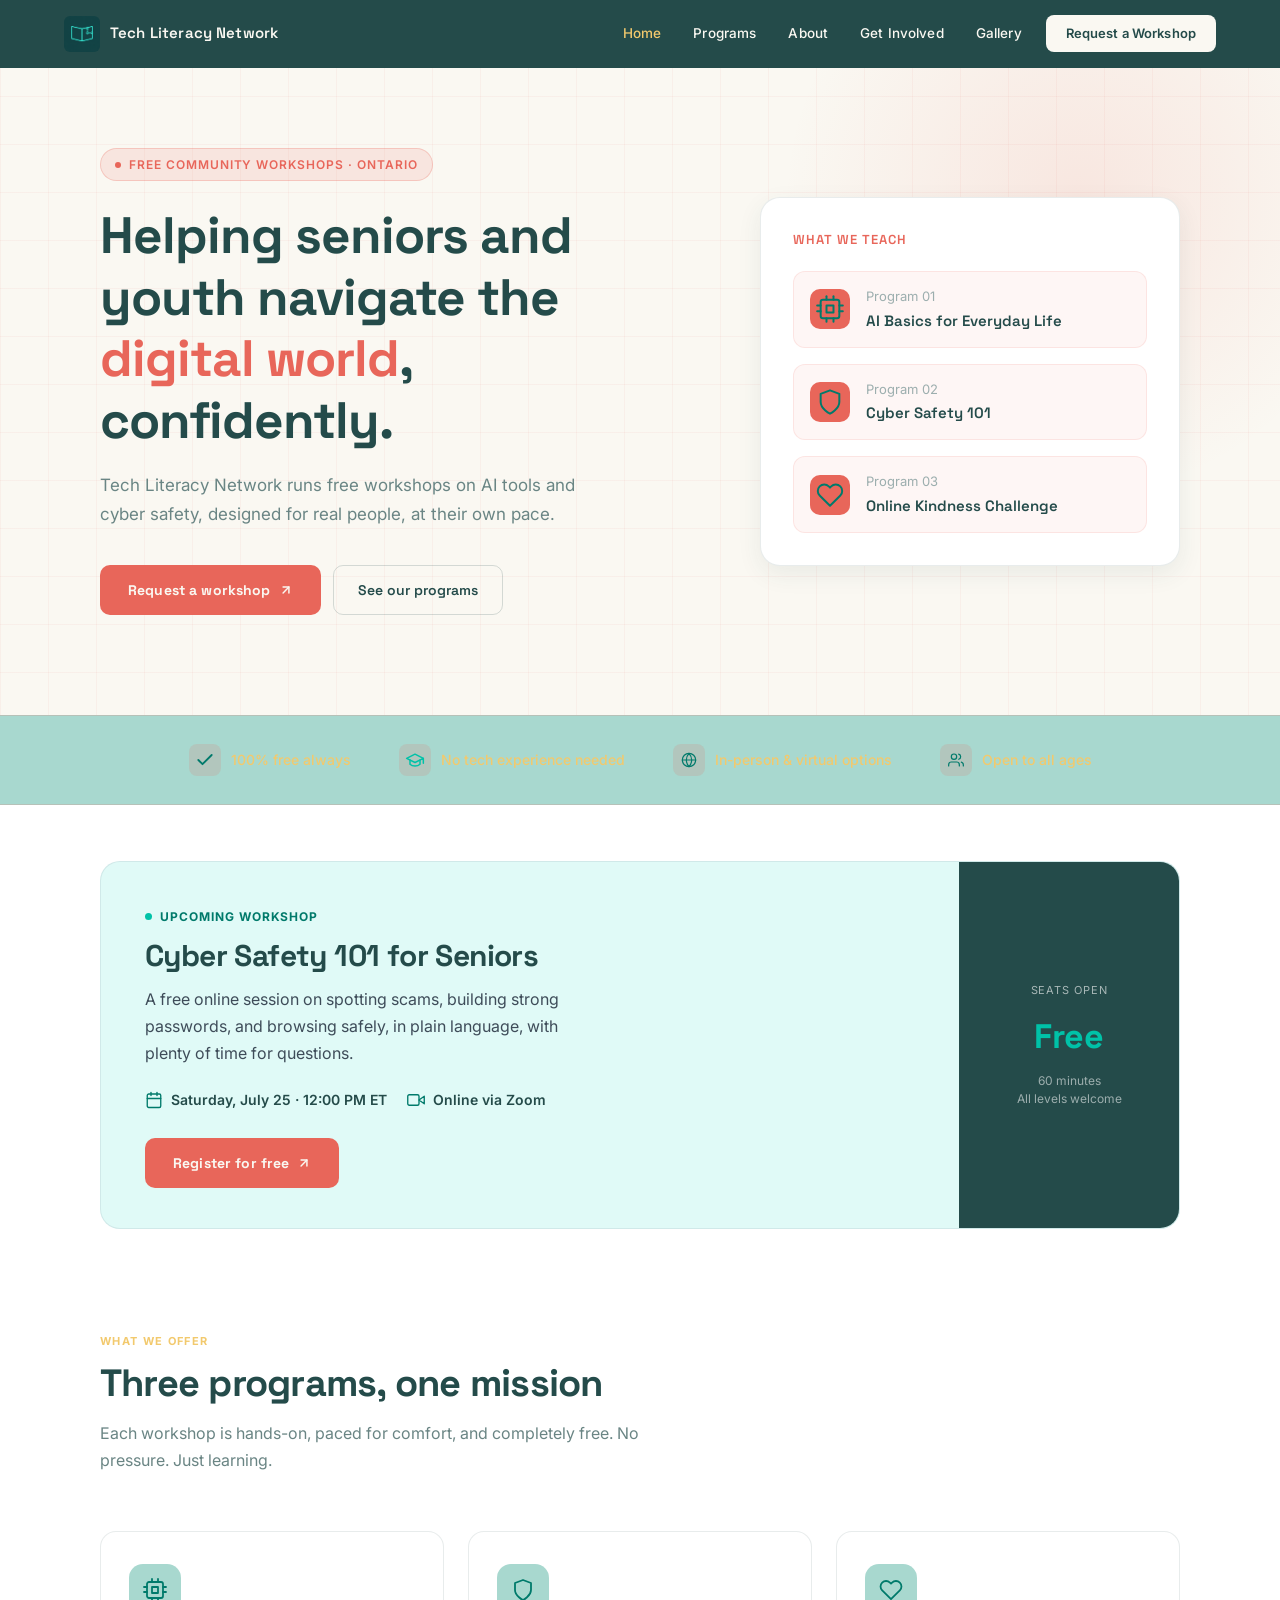
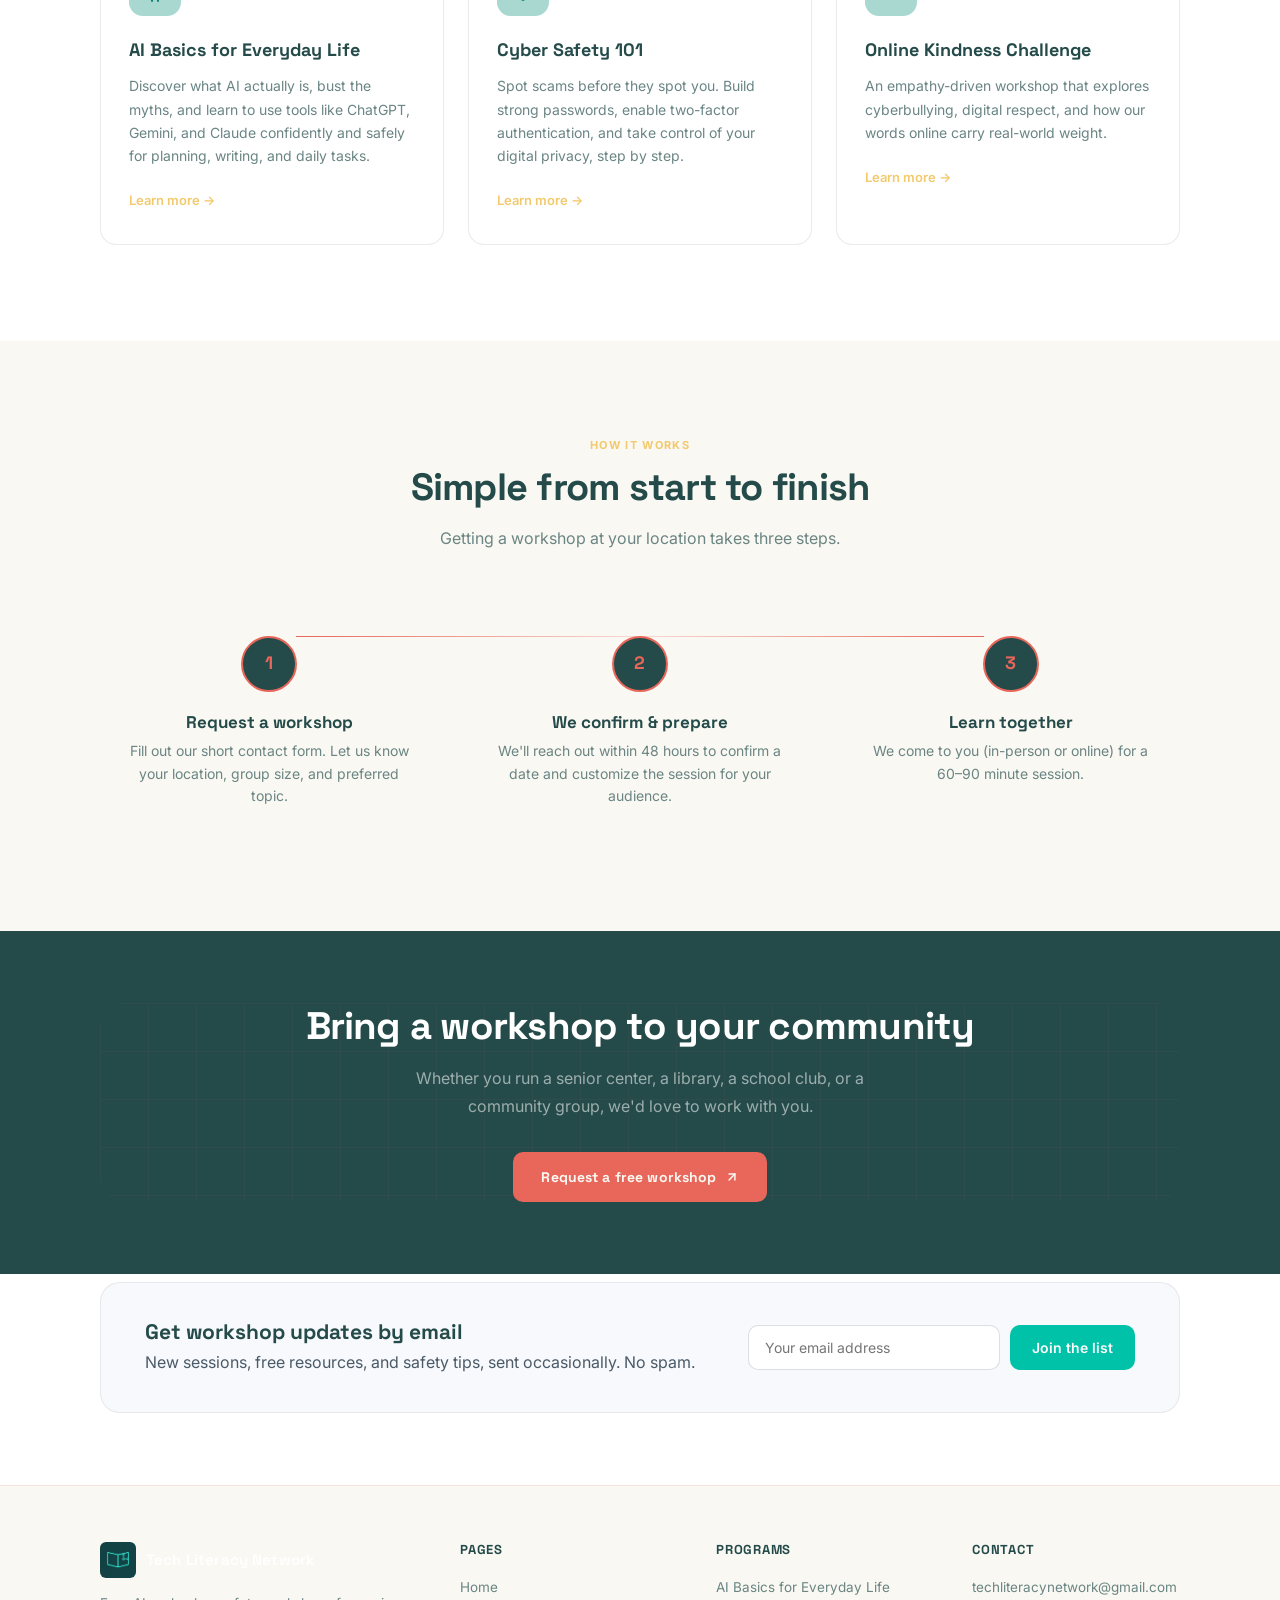
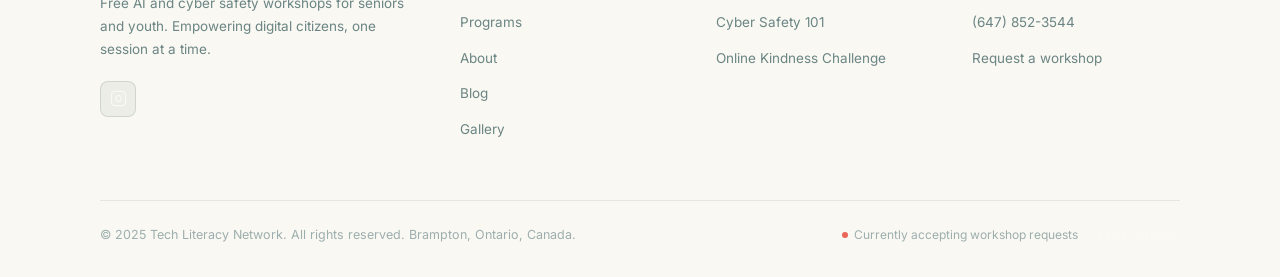
==== commit d8f327da: "Update styles and colors in index.html" ====
--- a/index.html
+++ b/index.html
@@ -26,8 +26,8 @@
     display: grid;
     grid-template-columns: 1fr 220px;
     align-items: stretch;
-    background: #A8D8CF;
-    border: 1px solid rgba(36,75,74,0.08);
+    background: #E0FAF7;
+    border: 1px solid rgba(13,43,69,0.08);
     border-radius: 20px;
     overflow: hidden;
   }
@@ -40,26 +40,26 @@
     font-weight: 700;
     letter-spacing: 0.08em;
     text-transform: uppercase;
-    color: #F2C96D;
+    color: #007A6B;
   }
   .workshop-eyebrow::before {
     content: "";
     width: 7px;
     height: 7px;
     border-radius: 50%;
-    background: #E8665A;
+    background: #00C2A8;
     display: inline-block;
   }
   .workshop-title {
     font-family: 'Space Grotesk', sans-serif;
     font-size: clamp(22px, 2.6vw, 30px);
     font-weight: 700;
-    color: var(--navy, #244B4A);
+    color: var(--navy, #0D2B45);
     margin: 10px 0 12px;
     letter-spacing: -0.02em;
   }
   .workshop-desc {
-    color: #6A8584;
+    color: #3E4C59;
     line-height: 1.7;
     max-width: 460px;
     margin-bottom: 22px;
@@ -76,10 +76,10 @@
     gap: 8px;
     font-size: 14px;
     font-weight: 600;
-    color: var(--navy, #244B4A);
+    color: var(--navy, #0D2B45);
   }
   .workshop-badge {
-    background: var(--navy, #244B4A);
+    background: var(--navy, #0D2B45);
     color: #fff;
     display: flex;
     flex-direction: column;
@@ -99,7 +99,7 @@
     font-family: 'Space Grotesk', sans-serif;
     font-size: 34px;
     font-weight: 700;
-    color: #E8665A;
+    color: #00C2A8;
   }
   .workshop-badge-sub {
     font-size: 12px;
@@ -116,8 +116,8 @@
 
   .mailing-list-section { padding: 8px 5% 72px; }
   .mailing-list-inner {
-    background: #FAF8F2;
-    border: 1px solid rgba(36,75,74,0.08);
+    background: #F7F9FC;
+    border: 1px solid rgba(13,43,69,0.08);
     border-radius: 20px;
     padding: 36px 44px;
     display: flex;
@@ -128,11 +128,11 @@
   }
   .mailing-list-inner h3 {
     font-family: 'Space Grotesk', sans-serif;
-    color: var(--navy, #244B4A);
+    color: var(--navy, #0D2B45);
     font-size: 21px;
     margin: 0 0 6px;
   }
-  .mailing-list-inner p { color: #6A8584; margin: 0; }
+  .mailing-list-inner p { color: #4A5A68; margin: 0; }
   .mailing-list-form {
     display: flex;
     gap: 10px;
@@ -141,7 +141,7 @@
   .mailing-list-form input[type="email"] {
     padding: 13px 16px;
     border-radius: 10px;
-    border: 1px solid rgba(36,75,74,0.15);
+    border: 1px solid rgba(13,43,69,0.15);
     font-family: 'Inter', sans-serif;
     font-size: 14px;
     min-width: 240px;
@@ -150,14 +150,14 @@
     padding: 13px 22px;
     border-radius: 10px;
     border: none;
-    background: #E8665A;
+    background: #00C2A8;
     color: #fff;
     font-family: 'Inter', sans-serif;
     font-weight: 600;
     font-size: 14px;
     cursor: pointer;
   }
-  .mailing-list-form button:hover { background: #CC5A4F; }
+  .mailing-list-form button:hover { background: #00A891; }
 </style>
 
 </head>
@@ -197,15 +197,15 @@
         <div class="hero-card-title">What we teach</div>
         <div class="hero-stat-row">
           <div class="hero-stat">
-            <div class="hero-stat-icon"><svg width="28" height="28" viewBox="0 0 24 24" fill="none" stroke="#FAF8F2" stroke-width="1.7" stroke-linecap="round" stroke-linejoin="round"><rect x="4" y="4" width="16" height="16" rx="2"/><rect x="9" y="9" width="6" height="6"/><line x1="9" y1="1" x2="9" y2="4"/><line x1="15" y1="1" x2="15" y2="4"/><line x1="9" y1="20" x2="9" y2="23"/><line x1="15" y1="20" x2="15" y2="23"/><line x1="20" y1="9" x2="23" y2="9"/><line x1="20" y1="14" x2="23" y2="14"/><line x1="1" y1="9" x2="4" y2="9"/><line x1="1" y1="14" x2="4" y2="14"/></svg></div>
+            <div class="hero-stat-icon"><svg width="28" height="28" viewBox="0 0 24 24" fill="none" stroke="#007A6B" stroke-width="1.7" stroke-linecap="round" stroke-linejoin="round"><rect x="4" y="4" width="16" height="16" rx="2"/><rect x="9" y="9" width="6" height="6"/><line x1="9" y1="1" x2="9" y2="4"/><line x1="15" y1="1" x2="15" y2="4"/><line x1="9" y1="20" x2="9" y2="23"/><line x1="15" y1="20" x2="15" y2="23"/><line x1="20" y1="9" x2="23" y2="9"/><line x1="20" y1="14" x2="23" y2="14"/><line x1="1" y1="9" x2="4" y2="9"/><line x1="1" y1="14" x2="4" y2="14"/></svg></div>
             <div><div class="hero-stat-label">Program 01</div><div class="hero-stat-value">AI Basics for Everyday Life</div></div>
           </div>
           <div class="hero-stat">
-            <div class="hero-stat-icon"><svg width="28" height="28" viewBox="0 0 24 24" fill="none" stroke="#FAF8F2" stroke-width="1.7" stroke-linecap="round" stroke-linejoin="round"><path d="M12 22s8-4 8-10V5l-8-3-8 3v7c0 6 8 10 8 10z"/></svg></div>
+            <div class="hero-stat-icon"><svg width="28" height="28" viewBox="0 0 24 24" fill="none" stroke="#007A6B" stroke-width="1.7" stroke-linecap="round" stroke-linejoin="round"><path d="M12 22s8-4 8-10V5l-8-3-8 3v7c0 6 8 10 8 10z"/></svg></div>
             <div><div class="hero-stat-label">Program 02</div><div class="hero-stat-value">Cyber Safety 101</div></div>
           </div>
           <div class="hero-stat">
-            <div class="hero-stat-icon"><svg width="28" height="28" viewBox="0 0 24 24" fill="none" stroke="#FAF8F2" stroke-width="1.7" stroke-linecap="round" stroke-linejoin="round"><path d="M20.84 4.61a5.5 5.5 0 0 0-7.78 0L12 5.67l-1.06-1.06a5.5 5.5 0 0 0-7.78 7.78l1.06 1.06L12 21.23l7.78-7.78 1.06-1.06a5.5 5.5 0 0 0 0-7.78z"/></svg></div>
+            <div class="hero-stat-icon"><svg width="28" height="28" viewBox="0 0 24 24" fill="none" stroke="#007A6B" stroke-width="1.7" stroke-linecap="round" stroke-linejoin="round"><path d="M20.84 4.61a5.5 5.5 0 0 0-7.78 0L12 5.67l-1.06-1.06a5.5 5.5 0 0 0-7.78 7.78l1.06 1.06L12 21.23l7.78-7.78 1.06-1.06a5.5 5.5 0 0 0 0-7.78z"/></svg></div>
             <div><div class="hero-stat-label">Program 03</div><div class="hero-stat-value">Online Kindness Challenge</div></div>
           </div>
         </div>
@@ -215,10 +215,10 @@
 
   <div class="trust-bar">
     <div class="trust-bar-inner">
-      <div class="trust-item"><div class="trust-icon"><svg width="20" height="20" viewBox="0 0 24 24" fill="none" stroke="#F2C96D" stroke-width="2.2" stroke-linecap="round" stroke-linejoin="round"><polyline points="20 6 9 17 4 12"/></svg></div>100% free always</div>
-      <div class="trust-item"><div class="trust-icon"><svg width="20" height="20" viewBox="0 0 24 24" fill="none" stroke="#E8665A" stroke-width="1.8" stroke-linecap="round" stroke-linejoin="round"><path d="M22 10v6M2 10l10-5 10 5-10 5z"/><path d="M6 12v5c3 3 9 3 12 0v-5"/></svg></div>No tech experience needed</div>
-      <div class="trust-item"><div class="trust-icon"><svg width="16" height="16" viewBox="0 0 24 24" fill="none" stroke="#F2C96D" stroke-width="1.8" stroke-linecap="round" stroke-linejoin="round"><circle cx="12" cy="12" r="10"/><line x1="2" y1="12" x2="22" y2="12"/><path d="M12 2a15.3 15.3 0 0 1 4 10 15.3 15.3 0 0 1-4 10 15.3 15.3 0 0 1-4-10 15.3 15.3 0 0 1 4-10z"/></svg></div>In-person &amp; virtual options</div>
-      <div class="trust-item"><div class="trust-icon"><svg width="16" height="16" viewBox="0 0 24 24" fill="none" stroke="#F2C96D" stroke-width="1.8" stroke-linecap="round" stroke-linejoin="round"><path d="M17 21v-2a4 4 0 0 0-4-4H5a4 4 0 0 0-4 4v2"/><circle cx="9" cy="7" r="4"/><path d="M23 21v-2a4 4 0 0 0-3-3.87"/><path d="M16 3.13a4 4 0 0 1 0 7.75"/></svg></div>Open to all ages</div>
+      <div class="trust-item"><div class="trust-icon"><svg width="20" height="20" viewBox="0 0 24 24" fill="none" stroke="#007A6B" stroke-width="2.2" stroke-linecap="round" stroke-linejoin="round"><polyline points="20 6 9 17 4 12"/></svg></div>100% free always</div>
+      <div class="trust-item"><div class="trust-icon"><svg width="20" height="20" viewBox="0 0 24 24" fill="none" stroke="#00C2A8" stroke-width="1.8" stroke-linecap="round" stroke-linejoin="round"><path d="M22 10v6M2 10l10-5 10 5-10 5z"/><path d="M6 12v5c3 3 9 3 12 0v-5"/></svg></div>No tech experience needed</div>
+      <div class="trust-item"><div class="trust-icon"><svg width="16" height="16" viewBox="0 0 24 24" fill="none" stroke="#007A6B" stroke-width="1.8" stroke-linecap="round" stroke-linejoin="round"><circle cx="12" cy="12" r="10"/><line x1="2" y1="12" x2="22" y2="12"/><path d="M12 2a15.3 15.3 0 0 1 4 10 15.3 15.3 0 0 1-4 10 15.3 15.3 0 0 1-4-10 15.3 15.3 0 0 1 4-10z"/></svg></div>In-person &amp; virtual options</div>
+      <div class="trust-item"><div class="trust-icon"><svg width="16" height="16" viewBox="0 0 24 24" fill="none" stroke="#007A6B" stroke-width="1.8" stroke-linecap="round" stroke-linejoin="round"><path d="M17 21v-2a4 4 0 0 0-4-4H5a4 4 0 0 0-4 4v2"/><circle cx="9" cy="7" r="4"/><path d="M23 21v-2a4 4 0 0 0-3-3.87"/><path d="M16 3.13a4 4 0 0 1 0 7.75"/></svg></div>Open to all ages</div>
     </div>
   </div>
 
@@ -232,11 +232,11 @@
           <p class="workshop-desc">A free online session on spotting scams, building strong passwords, and browsing safely, in plain language, with plenty of time for questions.</p>
           <div class="workshop-meta">
             <div class="workshop-meta-item">
-              <svg width="18" height="18" viewBox="0 0 24 24" fill="none" stroke="#F2C96D" stroke-width="1.8" stroke-linecap="round" stroke-linejoin="round"><rect x="3" y="4" width="18" height="18" rx="2"/><line x1="16" y1="2" x2="16" y2="6"/><line x1="8" y1="2" x2="8" y2="6"/><line x1="3" y1="10" x2="21" y2="10"/></svg>
+              <svg width="18" height="18" viewBox="0 0 24 24" fill="none" stroke="#007A6B" stroke-width="1.8" stroke-linecap="round" stroke-linejoin="round"><rect x="3" y="4" width="18" height="18" rx="2"/><line x1="16" y1="2" x2="16" y2="6"/><line x1="8" y1="2" x2="8" y2="6"/><line x1="3" y1="10" x2="21" y2="10"/></svg>
               <span>Saturday, July 25 &middot; 12:00 PM ET</span>
             </div>
             <div class="workshop-meta-item">
-              <svg width="18" height="18" viewBox="0 0 24 24" fill="none" stroke="#F2C96D" stroke-width="1.8" stroke-linecap="round" stroke-linejoin="round"><polygon points="23 7 16 12 23 17 23 7"/><rect x="1" y="5" width="15" height="14" rx="2"/></svg>
+              <svg width="18" height="18" viewBox="0 0 24 24" fill="none" stroke="#007A6B" stroke-width="1.8" stroke-linecap="round" stroke-linejoin="round"><polygon points="23 7 16 12 23 17 23 7"/><rect x="1" y="5" width="15" height="14" rx="2"/></svg>
               <span>Online via Zoom</span>
             </div>
           </div>
@@ -261,19 +261,19 @@
       </div>
       <div class="programs-grid">
         <a class="program-card" href="/programs">
-          <div class="prog-icon"><svg width="24" height="24" viewBox="0 0 24 24" fill="none" stroke="#F2C96D" stroke-width="1.8" stroke-linecap="round" stroke-linejoin="round"><rect x="4" y="4" width="16" height="16" rx="2"/><rect x="9" y="9" width="6" height="6"/><line x1="9" y1="1" x2="9" y2="4"/><line x1="15" y1="1" x2="15" y2="4"/><line x1="9" y1="20" x2="9" y2="23"/><line x1="15" y1="20" x2="15" y2="23"/><line x1="20" y1="9" x2="23" y2="9"/><line x1="20" y1="14" x2="23" y2="14"/><line x1="1" y1="9" x2="4" y2="9"/><line x1="1" y1="14" x2="4" y2="14"/></svg></div>
+          <div class="prog-icon"><svg width="24" height="24" viewBox="0 0 24 24" fill="none" stroke="#007A6B" stroke-width="1.8" stroke-linecap="round" stroke-linejoin="round"><rect x="4" y="4" width="16" height="16" rx="2"/><rect x="9" y="9" width="6" height="6"/><line x1="9" y1="1" x2="9" y2="4"/><line x1="15" y1="1" x2="15" y2="4"/><line x1="9" y1="20" x2="9" y2="23"/><line x1="15" y1="20" x2="15" y2="23"/><line x1="20" y1="9" x2="23" y2="9"/><line x1="20" y1="14" x2="23" y2="14"/><line x1="1" y1="9" x2="4" y2="9"/><line x1="1" y1="14" x2="4" y2="14"/></svg></div>
           <div class="prog-title">AI Basics for Everyday Life</div>
           <p class="prog-desc">Discover what AI actually is, bust the myths, and learn to use tools like ChatGPT, Gemini, and Claude confidently and safely for planning, writing, and daily tasks.</p>
           <span class="prog-link">Learn more →</span>
         </a>
         <a class="program-card" href="/programs">
-          <div class="prog-icon"><svg width="24" height="24" viewBox="0 0 24 24" fill="none" stroke="#F2C96D" stroke-width="1.8" stroke-linecap="round" stroke-linejoin="round"><path d="M12 22s8-4 8-10V5l-8-3-8 3v7c0 6 8 10 8 10z"/></svg></div>
+          <div class="prog-icon"><svg width="24" height="24" viewBox="0 0 24 24" fill="none" stroke="#007A6B" stroke-width="1.8" stroke-linecap="round" stroke-linejoin="round"><path d="M12 22s8-4 8-10V5l-8-3-8 3v7c0 6 8 10 8 10z"/></svg></div>
           <div class="prog-title">Cyber Safety 101</div>
           <p class="prog-desc">Spot scams before they spot you. Build strong passwords, enable two-factor authentication, and take control of your digital privacy, step by step.</p>
           <span class="prog-link">Learn more →</span>
         </a>
         <a class="program-card" href="/programs">
-          <div class="prog-icon"><svg width="24" height="24" viewBox="0 0 24 24" fill="none" stroke="#F2C96D" stroke-width="1.8" stroke-linecap="round" stroke-linejoin="round"><path d="M20.84 4.61a5.5 5.5 0 0 0-7.78 0L12 5.67l-1.06-1.06a5.5 5.5 0 0 0-7.78 7.78l1.06 1.06L12 21.23l7.78-7.78 1.06-1.06a5.5 5.5 0 0 0 0-7.78z"/></svg></div>
+          <div class="prog-icon"><svg width="24" height="24" viewBox="0 0 24 24" fill="none" stroke="#007A6B" stroke-width="1.8" stroke-linecap="round" stroke-linejoin="round"><path d="M20.84 4.61a5.5 5.5 0 0 0-7.78 0L12 5.67l-1.06-1.06a5.5 5.5 0 0 0-7.78 7.78l1.06 1.06L12 21.23l7.78-7.78 1.06-1.06a5.5 5.5 0 0 0 0-7.78z"/></svg></div>
           <div class="prog-title">Online Kindness Challenge</div>
           <p class="prog-desc">An empathy-driven workshop that explores cyberbullying, digital respect, and how our words online carry real-world weight.</p>
           <span class="prog-link">Learn more →</span>
@@ -312,12 +312,12 @@
     </div>
   </section>
 -->
-  <section style="background:var(--cool-white);padding:72px 5%">
+  <section style="background:var(--navy);padding:72px 5%">
     <div style="max-width:1080px;margin:0 auto;text-align:center;position:relative">
       <div class="hero-grid-bg" style="position:absolute;inset:0;border-radius:24px"></div>
       <div style="position:relative;z-index:1">
-        <h2 style="font-size:clamp(24px,3vw,40px);font-weight:700;color:var(--navy);margin-bottom:16px;letter-spacing:-0.02em">Bring a workshop to your community</h2>
-        <p style="font-size:16px;color:var(--text-secondary);max-width:480px;margin:0 auto 32px;line-height:1.7">Whether you run a senior center, a library, a school club, or a community group, we'd love to work with you.</p>
+        <h2 style="font-size:clamp(24px,3vw,40px);font-weight:700;color:var(--white);margin-bottom:16px;letter-spacing:-0.02em">Bring a workshop to your community</h2>
+        <p style="font-size:16px;color:rgba(255,255,255,0.55);max-width:480px;margin:0 auto 32px;line-height:1.7">Whether you run a senior center, a library, a school club, or a community group, we'd love to work with you.</p>
         <a href="/contact" class="btn-primary">Request a free workshop <svg width="14" height="14" viewBox="0 0 24 24" fill="none" stroke="currentColor" stroke-width="2.5" stroke-linecap="round" stroke-linejoin="round"><path d="M7 17L17 7"/><path d="M7 7h10v10"/></svg></a>
       </div>
     </div>
@@ -347,12 +347,12 @@
       <div class="footer-brand">
         <a class="nav-brand" href="/" style="margin-bottom:0">
           <img src="/logo.png" width="36" height="36" alt="Tech Literacy Network logo" style="display:block;border-radius:6px">
-          <div class="nav-brand-text" style="color:var(--navy)">Tech Literacy Network</div>
+          <div class="nav-brand-text" style="color:white">Tech Literacy Network</div>
         </a>
         <p>Free AI and cyber safety workshops for seniors and youth. Empowering digital citizens, one session at a time.</p>
         <div class="footer-social">
           <a class="social-btn" href="https://instagram.com/techliteracynetwork" target="_blank" aria-label="Instagram">
-            <svg width="17" height="17" viewBox="0 0 24 24" fill="none" stroke="rgba(36,75,74,0.55)" stroke-width="1.8" stroke-linecap="round" stroke-linejoin="round"><rect x="2" y="2" width="20" height="20" rx="5" ry="5"/><path d="M16 11.37A4 4 0 1 1 12.63 8 4 4 0 0 1 16 11.37z"/><line x1="17.5" y1="6.5" x2="17.51" y2="6.5"/></svg>
+            <svg width="17" height="17" viewBox="0 0 24 24" fill="none" stroke="rgba(255,255,255,0.6)" stroke-width="1.8" stroke-linecap="round" stroke-linejoin="round"><rect x="2" y="2" width="20" height="20" rx="5" ry="5"/><path d="M16 11.37A4 4 0 1 1 12.63 8 4 4 0 0 1 16 11.37z"/><line x1="17.5" y1="6.5" x2="17.51" y2="6.5"/></svg>
           </a>
         </div>
       </div>
@@ -387,7 +387,7 @@
       <p>© 2025 Tech Literacy Network. All rights reserved. Brampton, Ontario, Canada.</p>
       <div style="display:flex;align-items:center;gap:20px;flex-wrap:wrap">
         <div class="footer-badge">Currently accepting workshop requests</div>
-        <a href="/privacy" style="font-size:12px;color:rgba(36,75,74,0.45);text-decoration:none;transition:color 0.2s" onmouseover="this.style.color='#E8665A'" onmouseout="this.style.color='rgba(36,75,74,0.45)'">Privacy Policy</a>
+        <a href="/privacy" style="font-size:12px;color:rgba(255,255,255,0.3);text-decoration:none;transition:color 0.2s" onmouseover="this.style.color='#00C2A8'" onmouseout="this.style.color='rgba(255,255,255,0.3)'">Privacy Policy</a>
       </div>
     </div>
   </div>
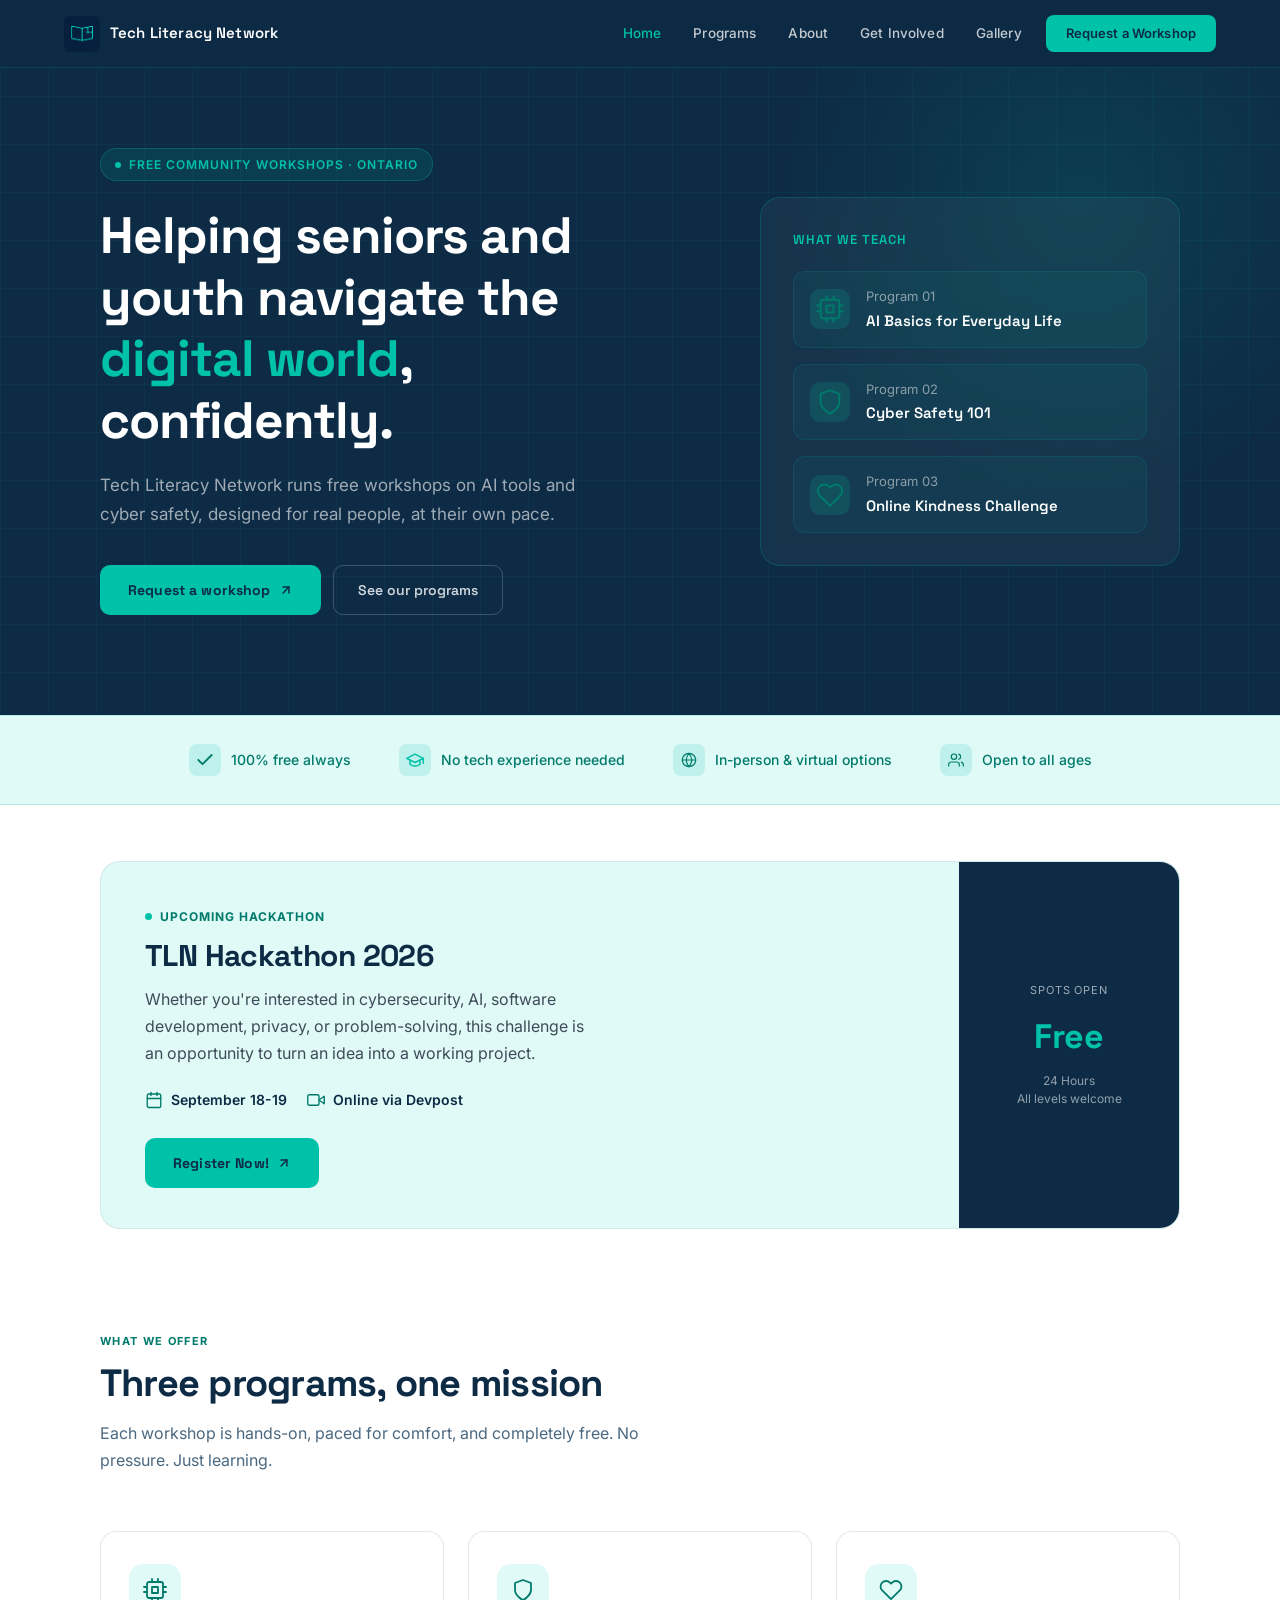
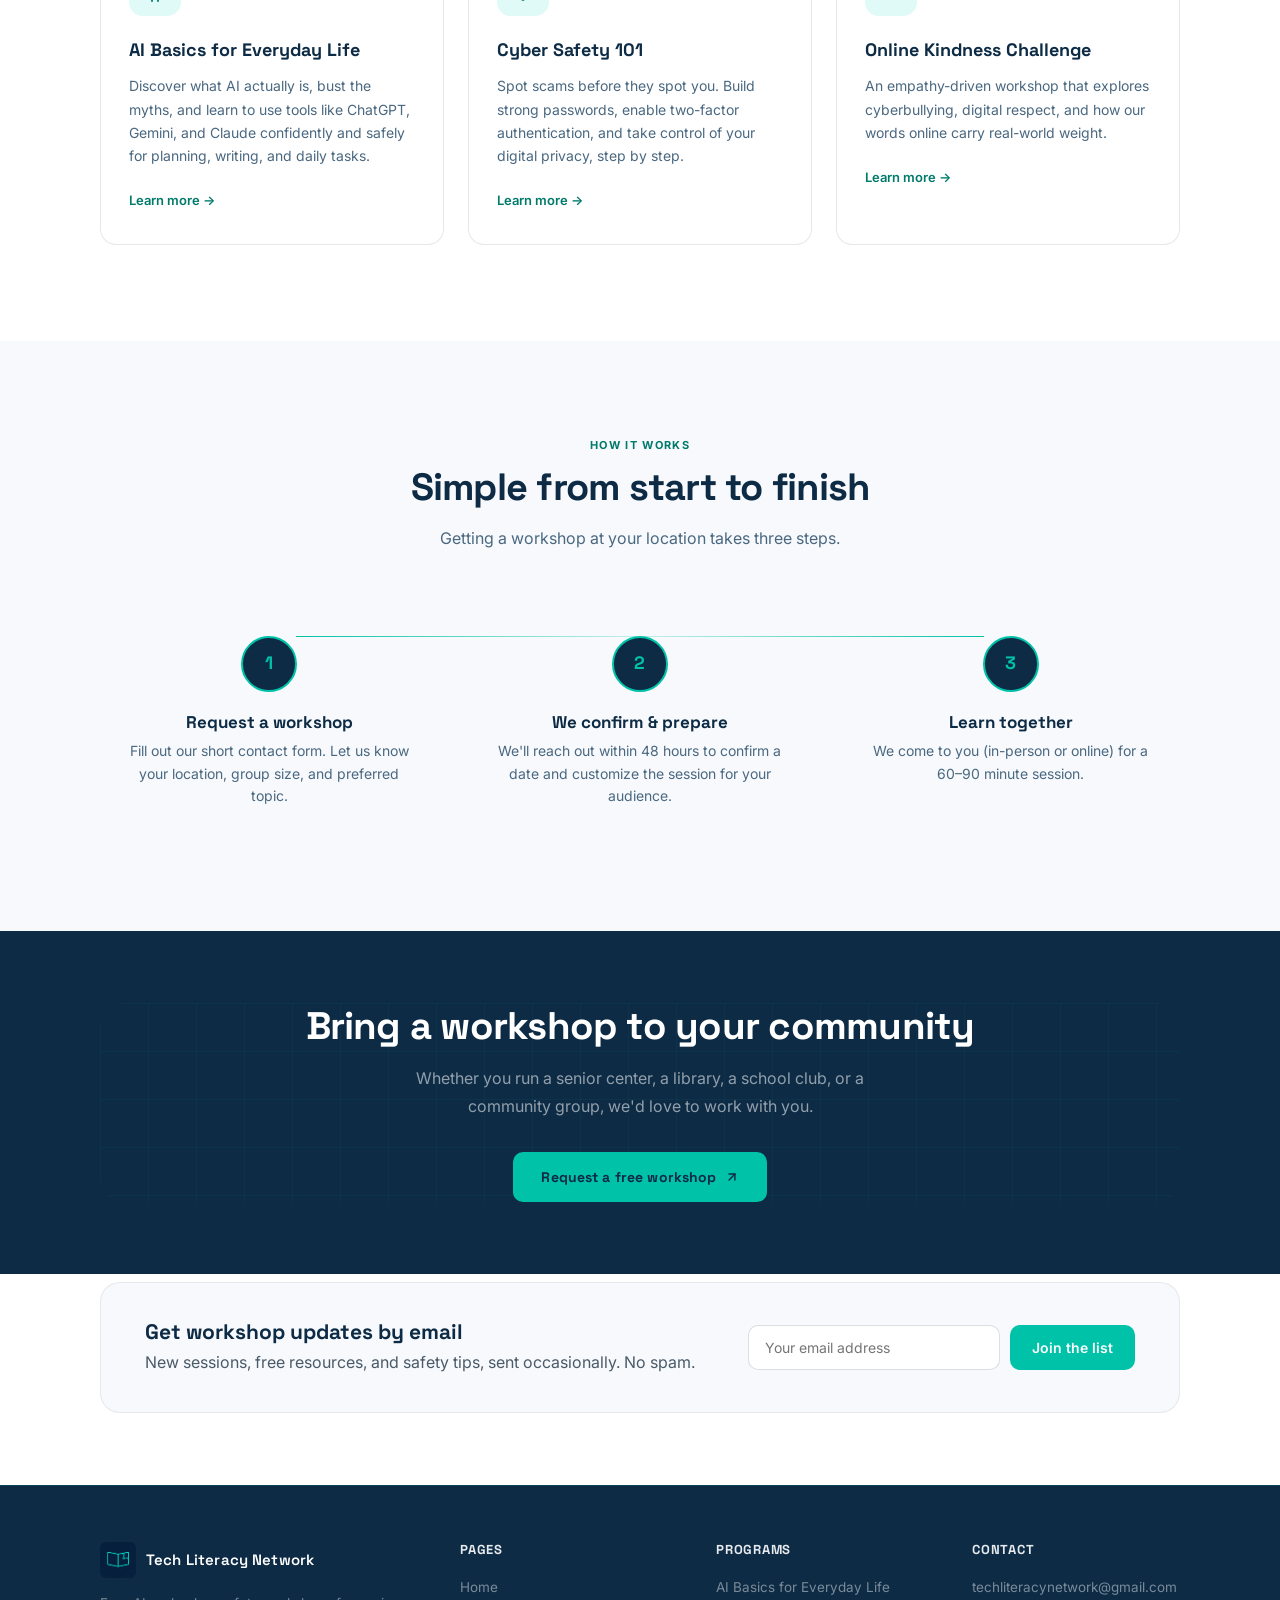
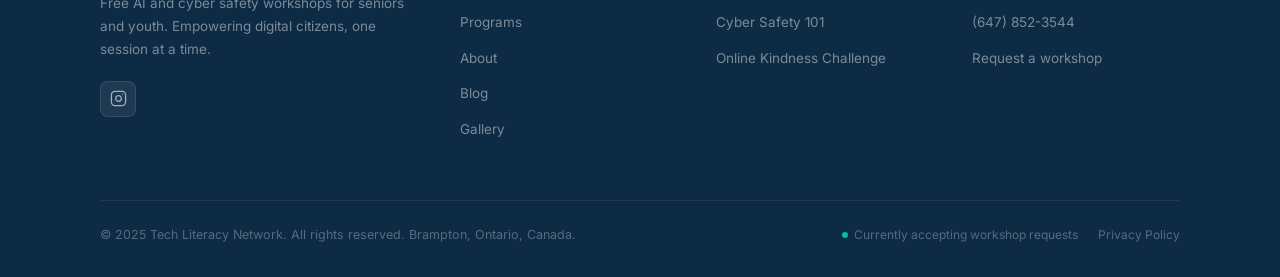
==== commit d96005bf: "Update workshop details for TLN Hackathon 2026" ====
--- a/index.html
+++ b/index.html
@@ -227,26 +227,26 @@
     <div class="section-inner">
       <div class="workshop-card">
         <div class="workshop-info">
-          <div class="workshop-eyebrow">Upcoming workshop</div>
-          <h2 class="workshop-title">Cyber Safety 101 for Seniors</h2>
-          <p class="workshop-desc">A free online session on spotting scams, building strong passwords, and browsing safely, in plain language, with plenty of time for questions.</p>
+          <div class="workshop-eyebrow">Upcoming Hackathon</div>
+          <h2 class="workshop-title">TLN Hackathon 2026</h2>
+          <p class="workshop-desc">Whether you're interested in cybersecurity, AI, software development, privacy, or problem-solving, this challenge is an opportunity to turn an idea into a working project.</p>
           <div class="workshop-meta">
             <div class="workshop-meta-item">
               <svg width="18" height="18" viewBox="0 0 24 24" fill="none" stroke="#007A6B" stroke-width="1.8" stroke-linecap="round" stroke-linejoin="round"><rect x="3" y="4" width="18" height="18" rx="2"/><line x1="16" y1="2" x2="16" y2="6"/><line x1="8" y1="2" x2="8" y2="6"/><line x1="3" y1="10" x2="21" y2="10"/></svg>
-              <span>Saturday, July 25 &middot; 12:00 PM ET</span>
+              <span>September 18-19</span>
             </div>
             <div class="workshop-meta-item">
               <svg width="18" height="18" viewBox="0 0 24 24" fill="none" stroke="#007A6B" stroke-width="1.8" stroke-linecap="round" stroke-linejoin="round"><polygon points="23 7 16 12 23 17 23 7"/><rect x="1" y="5" width="15" height="14" rx="2"/></svg>
-              <span>Online via Zoom</span>
+              <span>Online via Devpost</span>
             </div>
           </div>
           <!-- Replace this href with your actual registration form link (e.g. Google Form) -->
-          <a href="https://www.eventbrite.com/e/cyber-safety-101-for-seniors-tickets-1994508968014" class="btn-primary" target="_blank" rel="noopener">Register for free <svg width="14" height="14" viewBox="0 0 24 24" fill="none" stroke="currentColor" stroke-width="2.5" stroke-linecap="round" stroke-linejoin="round"><path d="M7 17L17 7"/><path d="M7 7h10v10"/></svg></a>
+          <a href="https://tln-cybersecurity-challenge.devpost.com/" class="btn-primary" target="_blank" rel="noopener">Register Now! <svg width="14" height="14" viewBox="0 0 24 24" fill="none" stroke="currentColor" stroke-width="2.5" stroke-linecap="round" stroke-linejoin="round"><path d="M7 17L17 7"/><path d="M7 7h10v10"/></svg></a>
         </div>
         <div class="workshop-badge">
-          <div class="workshop-badge-eyebrow">Seats open</div>
+          <div class="workshop-badge-eyebrow">Spots Open</div>
           <div class="workshop-badge-big">Free</div>
-          <div class="workshop-badge-sub">60 minutes<br>All levels welcome</div>
+          <div class="workshop-badge-sub">24 Hours<br>All levels welcome</div>
         </div>
       </div>
     </div>
--- a/style.css
+++ b/style.css
@@ -1,18 +1,18 @@
 @import url('https://fonts.googleapis.com/css2?family=Inter:wght@300;400;500;600;700&family=Space+Grotesk:wght@400;500;600;700&display=swap');
 
 :root {
-  --navy: #244B4A;
-  --teal: #E8665A;
-  --teal-dark: #C5574D;
-  --teal-dim: #F2C96D;
-  --aqua: #A8D8CF;
-  --cool-white: #FAF8F2;
+  --navy: #0D2B45;
+  --teal: #00C2A8;
+  --teal-dark: #009688;
+  --teal-dim: #007A6B;
+  --aqua: #E0FAF7;
+  --cool-white: #F7F9FC;
   --white: #FFFFFF;
-  --text-primary: #244B4A;
-  --text-secondary: #6A8584;
-  --text-light: #9CAEAE;
-  --border: rgba(36,75,74,0.10);
-  --border-strong: rgba(36,75,74,0.18);
+  --text-primary: #0D2B45;
+  --text-secondary: #4A6880;
+  --text-light: #7B9EB8;
+  --border: rgba(13,43,69,0.10);
+  --border-strong: rgba(13,43,69,0.18);
   --nav-h: 68px;
 }
 
@@ -23,58 +23,58 @@
 .logo-svg { display: block; }
 
 /* NAV */
-nav { position: fixed; top: 0; left: 0; right: 0; height: var(--nav-h); background: #244B4A; backdrop-filter: blur(12px); -webkit-backdrop-filter: blur(12px); border-bottom: 1px solid rgba(36,75,74,0.08); z-index: 1000; display: flex; align-items: center; padding: 0 5%; gap: 2rem; }
+nav { position: fixed; top: 0; left: 0; right: 0; height: var(--nav-h); background: rgba(13,43,69,0.97); backdrop-filter: blur(12px); -webkit-backdrop-filter: blur(12px); border-bottom: 1px solid rgba(0,194,168,0.15); z-index: 1000; display: flex; align-items: center; padding: 0 5%; gap: 2rem; }
 .nav-brand { display: flex; align-items: center; gap: 10px; text-decoration: none; flex-shrink: 0; }
-.nav-brand-text { font-family: 'Space Grotesk', sans-serif; font-size: 15px; font-weight: 600; color: #FAF8F2; letter-spacing: 0.01em; line-height: 1.1; }
+.nav-brand-text { font-family: 'Space Grotesk', sans-serif; font-size: 15px; font-weight: 600; color: var(--white); letter-spacing: 0.01em; line-height: 1.1; }
 .nav-brand-text span { display: block; font-size: 10px; font-weight: 400; color: var(--teal); letter-spacing: 0.08em; text-transform: uppercase; }
 .nav-links { display: flex; align-items: center; gap: 0; list-style: none; margin-left: auto; }
-.nav-links a { display: block; padding: 8px 16px; color: #FAF8F2; text-decoration: none; font-size: 13.5px; font-weight: 500; letter-spacing: 0.01em; transition: color 0.2s; border-radius: 6px; }
-.nav-links a:hover { color: #F2C96D; }
-.nav-links a.active { color: #F2C96D; }
-.nav-cta { margin-left: 8px; padding: 8px 20px !important; background: #FAF8F2 !important; color: var(--navy) !important; border-radius: 8px !important; font-weight: 600 !important; font-size: 13px !important; transition: background 0.2s, transform 0.15s !important; }
-.nav-cta:hover { background: #F2C96D !important; transform: translateY(-1px); color: var(--navy) !important; }
+.nav-links a { display: block; padding: 8px 16px; color: rgba(255,255,255,0.75); text-decoration: none; font-size: 13.5px; font-weight: 500; letter-spacing: 0.01em; transition: color 0.2s; border-radius: 6px; }
+.nav-links a:hover { color: var(--teal); }
+.nav-links a.active { color: var(--teal); }
+.nav-cta { margin-left: 8px; padding: 8px 20px !important; background: var(--teal) !important; color: var(--navy) !important; border-radius: 8px !important; font-weight: 600 !important; font-size: 13px !important; transition: background 0.2s, transform 0.15s !important; }
+.nav-cta:hover { background: #00d9bc !important; transform: translateY(-1px); color: var(--navy) !important; }
 .nav-toggle { display: none; flex-direction: column; gap: 5px; cursor: pointer; margin-left: auto; padding: 4px; background: none; border: none; }
-.nav-toggle span { display: block; width: 22px; height: 2px; background: var(--navy); border-radius: 2px; transition: 0.3s; }
+.nav-toggle span { display: block; width: 22px; height: 2px; background: white; border-radius: 2px; transition: 0.3s; }
 
 /* SECTIONS */
 section { padding: 96px 5%; }
 .section-inner { max-width: 1080px; margin: 0 auto; }
 
 /* HERO */
-.hero { padding-top: calc(var(--nav-h) + 80px); padding-bottom: 100px; background: var(--cool-white); position: relative; overflow: hidden; }
-.hero-grid-bg { position: absolute; inset: 0; background-image: linear-gradient(rgba(232,102,90,0.06) 1px, transparent 1px), linear-gradient(90deg, rgba(232,102,90,0.06) 1px, transparent 1px); background-size: 48px 48px; pointer-events: none; }
-.hero-glow { position: absolute; width: 600px; height: 600px; border-radius: 50%; background: radial-gradient(circle, rgba(232,102,90,0.12) 0%, transparent 70%); top: -100px; right: -100px; pointer-events: none; }
+.hero { padding-top: calc(var(--nav-h) + 80px); padding-bottom: 100px; background: var(--navy); position: relative; overflow: hidden; }
+.hero-grid-bg { position: absolute; inset: 0; background-image: linear-gradient(rgba(0,194,168,0.06) 1px, transparent 1px), linear-gradient(90deg, rgba(0,194,168,0.06) 1px, transparent 1px); background-size: 48px 48px; pointer-events: none; }
+.hero-glow { position: absolute; width: 600px; height: 600px; border-radius: 50%; background: radial-gradient(circle, rgba(0,194,168,0.12) 0%, transparent 70%); top: -100px; right: -100px; pointer-events: none; }
 .hero-inner { max-width: 1080px; margin: 0 auto; position: relative; z-index: 1; display: grid; grid-template-columns: 1fr 420px; gap: 64px; align-items: center; }
-.hero-tag { display: inline-flex; align-items: center; gap: 8px; background: rgba(232,102,90,0.12); border: 1px solid rgba(232,102,90,0.25); color: var(--teal); font-size: 12px; font-weight: 600; letter-spacing: 0.08em; text-transform: uppercase; padding: 6px 14px; border-radius: 100px; margin-bottom: 24px; }
+.hero-tag { display: inline-flex; align-items: center; gap: 8px; background: rgba(0,194,168,0.12); border: 1px solid rgba(0,194,168,0.25); color: var(--teal); font-size: 12px; font-weight: 600; letter-spacing: 0.08em; text-transform: uppercase; padding: 6px 14px; border-radius: 100px; margin-bottom: 24px; }
 .hero-tag::before { content: ''; width: 6px; height: 6px; border-radius: 50%; background: var(--teal); animation: pulse-dot 2s infinite; }
 @keyframes pulse-dot { 0%, 100% { opacity: 1; transform: scale(1); } 50% { opacity: 0.4; transform: scale(0.7); } }
-.hero h1 { font-size: clamp(32px, 4vw, 52px); font-weight: 700; color: var(--navy); margin-bottom: 20px; letter-spacing: -0.02em; }
+.hero h1 { font-size: clamp(32px, 4vw, 52px); font-weight: 700; color: var(--white); margin-bottom: 20px; letter-spacing: -0.02em; }
 .hero h1 em { font-style: normal; color: var(--teal); }
-.hero-sub { font-size: 17px; color: var(--text-secondary); line-height: 1.7; margin-bottom: 36px; max-width: 500px; }
+.hero-sub { font-size: 17px; color: rgba(255,255,255,0.6); line-height: 1.7; margin-bottom: 36px; max-width: 500px; }
 .hero-actions { display: flex; gap: 12px; flex-wrap: wrap; }
 
 /* BUTTONS */
-.btn-primary { display: inline-flex; align-items: center; gap: 8px; background: var(--teal); color: #FAF8F2; font-family: 'Space Grotesk', sans-serif; font-weight: 700; font-size: 14px; padding: 14px 28px; border-radius: 10px; text-decoration: none; border: none; cursor: pointer; transition: background 0.2s, transform 0.15s; letter-spacing: 0.01em; }
-.btn-primary:hover { background: #CC5A4F; transform: translateY(-2px); }
-.btn-ghost { display: inline-flex; align-items: center; gap: 8px; background: transparent; color: var(--navy); font-family: 'Space Grotesk', sans-serif; font-weight: 600; font-size: 14px; padding: 13px 24px; border-radius: 10px; text-decoration: none; border: 1px solid var(--border-strong); cursor: pointer; transition: border-color 0.2s, color 0.2s; }
+.btn-primary { display: inline-flex; align-items: center; gap: 8px; background: var(--teal); color: var(--navy); font-family: 'Space Grotesk', sans-serif; font-weight: 700; font-size: 14px; padding: 14px 28px; border-radius: 10px; text-decoration: none; border: none; cursor: pointer; transition: background 0.2s, transform 0.15s; letter-spacing: 0.01em; }
+.btn-primary:hover { background: #00d9bc; transform: translateY(-2px); }
+.btn-ghost { display: inline-flex; align-items: center; gap: 8px; background: transparent; color: rgba(255,255,255,0.8); font-family: 'Space Grotesk', sans-serif; font-weight: 600; font-size: 14px; padding: 13px 24px; border-radius: 10px; text-decoration: none; border: 1px solid rgba(255,255,255,0.2); cursor: pointer; transition: border-color 0.2s, color 0.2s; }
 .btn-ghost:hover { border-color: var(--teal); color: var(--teal); }
 .btn-teal-outline { display: inline-flex; align-items: center; gap: 8px; background: transparent; color: var(--teal-dim); font-family: 'Space Grotesk', sans-serif; font-weight: 700; font-size: 14px; padding: 13px 24px; border-radius: 10px; text-decoration: none; border: 1.5px solid var(--teal); cursor: pointer; transition: background 0.2s, color 0.2s; }
 .btn-teal-outline:hover { background: var(--teal); color: var(--navy); }
 
 /* HERO CARD */
-.hero-card { background: var(--white); border: 1px solid var(--border); border-radius: 20px; padding: 32px; box-shadow: 0 8px 24px rgba(36,75,74,0.08); }
+.hero-card { background: rgba(255,255,255,0.04); border: 1px solid rgba(0,194,168,0.2); border-radius: 20px; padding: 32px; backdrop-filter: blur(8px); }
 .hero-card-title { font-family: 'Space Grotesk', sans-serif; font-size: 13px; font-weight: 600; color: var(--teal); text-transform: uppercase; letter-spacing: 0.08em; margin-bottom: 20px; }
 .hero-stat-row { display: flex; flex-direction: column; gap: 16px; }
-.hero-stat { display: flex; align-items: center; gap: 16px; padding: 14px 16px; background: rgba(232,102,90,0.06); border: 1px solid rgba(232,102,90,0.12); border-radius: 12px; }
-.hero-stat-icon { width: 40px; height: 40px; border-radius: 10px; background: #E8665A; display: flex; align-items: center; justify-content: center; flex-shrink: 0; }
-.hero-stat-label { font-size: 13px; color: var(--text-light); margin-bottom: 2px; }
-.hero-stat-value { font-family: 'Space Grotesk', sans-serif; font-size: 15px; font-weight: 600; color: var(--navy); }
+.hero-stat { display: flex; align-items: center; gap: 16px; padding: 14px 16px; background: rgba(0,194,168,0.06); border: 1px solid rgba(0,194,168,0.12); border-radius: 12px; }
+.hero-stat-icon { width: 40px; height: 40px; border-radius: 10px; background: rgba(0,194,168,0.15); display: flex; align-items: center; justify-content: center; flex-shrink: 0; }
+.hero-stat-label { font-size: 13px; color: rgba(255,255,255,0.5); margin-bottom: 2px; }
+.hero-stat-value { font-family: 'Space Grotesk', sans-serif; font-size: 15px; font-weight: 600; color: var(--white); }
 
 /* TRUST BAR */
-.trust-bar { background: var(--aqua); padding: 28px 5%; border-top: 1px solid rgba(232,102,90,0.2); border-bottom: 1px solid rgba(232,102,90,0.2); }
+.trust-bar { background: var(--aqua); padding: 28px 5%; border-top: 1px solid rgba(0,194,168,0.2); border-bottom: 1px solid rgba(0,194,168,0.2); }
 .trust-bar-inner { max-width: 1080px; margin: 0 auto; display: flex; align-items: center; justify-content: center; gap: 48px; flex-wrap: wrap; }
 .trust-item { display: flex; align-items: center; gap: 10px; font-size: 14px; color: var(--teal-dim); font-weight: 500; }
-.trust-icon { width: 32px; height: 32px; background: rgba(232,102,90,0.15); border-radius: 8px; display: flex; align-items: center; justify-content: center; }
+.trust-icon { width: 32px; height: 32px; background: rgba(0,194,168,0.15); border-radius: 8px; display: flex; align-items: center; justify-content: center; }
 
 /* SECTION LABELS */
 .section-label { font-size: 11px; font-weight: 700; letter-spacing: 0.12em; text-transform: uppercase; color: var(--teal-dim); margin-bottom: 10px; }
@@ -88,7 +88,7 @@
 .programs-grid { display: grid; grid-template-columns: repeat(3, 1fr); gap: 24px; }
 .program-card { background: var(--white); border: 1px solid var(--border); border-radius: 16px; padding: 32px 28px; position: relative; overflow: hidden; transition: border-color 0.2s, transform 0.2s; cursor: pointer; text-decoration: none; display: block; }
 .program-card::before { content: ''; position: absolute; top: 0; left: 0; right: 0; height: 3px; background: var(--teal); transform: scaleX(0); transform-origin: left; transition: transform 0.3s; }
-.program-card:hover { border-color: rgba(232,102,90,0.4); transform: translateY(-4px); }
+.program-card:hover { border-color: rgba(0,194,168,0.4); transform: translateY(-4px); }
 .program-card:hover::before { transform: scaleX(1); }
 .prog-icon { width: 52px; height: 52px; border-radius: 14px; background: var(--aqua); display: flex; align-items: center; justify-content: center; margin-bottom: 20px; }
 .prog-title { font-family: 'Space Grotesk', sans-serif; font-size: 18px; font-weight: 700; color: var(--navy); margin-bottom: 10px; }
@@ -99,7 +99,7 @@
 /* HOW IT WORKS */
 .how-bg { background: var(--cool-white); }
 .steps-grid { display: grid; grid-template-columns: repeat(3, 1fr); gap: 32px; position: relative; }
-.steps-grid::before { content: ''; position: absolute; top: 28px; left: calc(16.67% + 16px); right: calc(16.67% + 16px); height: 1px; background: linear-gradient(90deg, var(--teal), rgba(232,102,90,0.2), var(--teal)); }
+.steps-grid::before { content: ''; position: absolute; top: 28px; left: calc(16.67% + 16px); right: calc(16.67% + 16px); height: 1px; background: linear-gradient(90deg, var(--teal), rgba(0,194,168,0.2), var(--teal)); }
 .step { text-align: center; padding: 28px 20px; }
 .step-num { width: 56px; height: 56px; border-radius: 50%; background: var(--navy); border: 2px solid var(--teal); display: flex; align-items: center; justify-content: center; font-family: 'Space Grotesk', sans-serif; font-size: 18px; font-weight: 700; color: var(--teal); margin: 0 auto 20px; position: relative; z-index: 1; }
 .step h3 { font-size: 17px; font-weight: 700; color: var(--navy); margin-bottom: 8px; }
@@ -107,19 +107,19 @@
 
 /* IMPACT */
 .impact-grid { display: grid; grid-template-columns: repeat(3, 1fr); gap: 24px; }
-.impact-card { background: var(--cool-white); border: 1px solid var(--border); border-radius: 16px; padding: 36px 28px; text-align: center; position: relative; overflow: hidden; }
-.impact-card::after { content: ''; position: absolute; bottom: -20px; right: -20px; width: 100px; height: 100px; border-radius: 50%; background: rgba(232,102,90,0.08); }
+.impact-card { background: var(--navy); border-radius: 16px; padding: 36px 28px; text-align: center; position: relative; overflow: hidden; }
+.impact-card::after { content: ''; position: absolute; bottom: -20px; right: -20px; width: 100px; height: 100px; border-radius: 50%; background: rgba(0,194,168,0.08); }
 .impact-soon { font-family: 'Space Grotesk', sans-serif; font-size: 28px; font-weight: 700; color: var(--teal); margin-bottom: 6px; }
-.impact-label { font-size: 14px; color: var(--text-secondary); margin-bottom: 10px; }
-.impact-badge { display: inline-block; background: rgba(232,102,90,0.12); border: 1px solid rgba(232,102,90,0.2); color: var(--teal); font-size: 11px; font-weight: 600; letter-spacing: 0.06em; padding: 3px 10px; border-radius: 100px; text-transform: uppercase; }
+.impact-label { font-size: 14px; color: rgba(255,255,255,0.6); margin-bottom: 10px; }
+.impact-badge { display: inline-block; background: rgba(0,194,168,0.12); border: 1px solid rgba(0,194,168,0.2); color: var(--teal); font-size: 11px; font-weight: 600; letter-spacing: 0.06em; padding: 3px 10px; border-radius: 100px; text-transform: uppercase; }
 
 /* PAGE HEROES (inner pages) */
-.prog-page-hero { background: var(--cool-white); padding: calc(var(--nav-h) + 64px) 5% 72px; position: relative; overflow: hidden; }
+.prog-page-hero { background: var(--navy); padding: calc(var(--nav-h) + 64px) 5% 72px; position: relative; overflow: hidden; }
 .prog-page-hero .hero-grid-bg { position: absolute; inset: 0; }
 .prog-page-inner { max-width: 1080px; margin: 0 auto; position: relative; z-index: 1; }
-.page-hero-tag { display: inline-block; background: rgba(232,102,90,0.12); border: 1px solid rgba(232,102,90,0.25); color: var(--teal); font-size: 11px; font-weight: 700; letter-spacing: 0.1em; text-transform: uppercase; padding: 5px 14px; border-radius: 100px; margin-bottom: 20px; }
-.page-hero-title { font-size: clamp(28px, 3.5vw, 46px); font-weight: 700; color: var(--navy); letter-spacing: -0.02em; margin-bottom: 14px; }
-.page-hero-sub { font-size: 16px; color: var(--text-secondary); max-width: 540px; line-height: 1.7; }
+.page-hero-tag { display: inline-block; background: rgba(0,194,168,0.12); border: 1px solid rgba(0,194,168,0.25); color: var(--teal); font-size: 11px; font-weight: 700; letter-spacing: 0.1em; text-transform: uppercase; padding: 5px 14px; border-radius: 100px; margin-bottom: 20px; }
+.page-hero-title { font-size: clamp(28px, 3.5vw, 46px); font-weight: 700; color: var(--white); letter-spacing: -0.02em; margin-bottom: 14px; }
+.page-hero-sub { font-size: 16px; color: rgba(255,255,255,0.55); max-width: 540px; line-height: 1.7; }
 
 /* PROGRAMS PAGE */
 .prog-section { padding: 80px 5%; }
@@ -127,27 +127,27 @@
 .prog-full { max-width: 1080px; margin: 0 auto; display: grid; grid-template-columns: 1fr 1fr; gap: 72px; align-items: center; }
 .prog-full.flip { direction: rtl; }
 .prog-full.flip > * { direction: ltr; }
-.prog-full-icon { width: 64px; height: 64px; border-radius: 18px; background: var(--aqua); display: flex; align-items: center; justify-content: center; margin-bottom: 24px; border: 1px solid rgba(232,102,90,0.25); }
+.prog-full-icon { width: 64px; height: 64px; border-radius: 18px; background: var(--aqua); display: flex; align-items: center; justify-content: center; margin-bottom: 24px; border: 1px solid rgba(0,194,168,0.25); }
 .prog-full h2 { font-size: 28px; font-weight: 700; color: var(--navy); margin-bottom: 12px; letter-spacing: -0.02em; }
 .prog-full-sub { font-size: 14px; font-weight: 600; color: var(--teal-dim); text-transform: uppercase; letter-spacing: 0.08em; margin-bottom: 16px; }
 .prog-full p { font-size: 15px; color: var(--text-secondary); line-height: 1.75; margin-bottom: 20px; }
 .prog-topics { list-style: none; display: flex; flex-direction: column; gap: 10px; margin-bottom: 28px; }
 .prog-topics li { display: flex; align-items: flex-start; gap: 10px; font-size: 14px; color: var(--text-secondary); }
-.prog-topics li::before { content: ''; width: 18px; height: 18px; border-radius: 50%; background: var(--aqua); border: 1.5px solid var(--teal); display: flex; align-items: center; justify-content: center; flex-shrink: 0; margin-top: 2px; background-image: url("data:image/svg+xml,%3Csvg width='10' height='8' viewBox='0 0 10 8' fill='none' xmlns='http://www.w3.org/2000/svg'%3E%3Cpath d='M1 4L3.5 6.5L9 1' stroke='%23E8665A' stroke-width='1.5' stroke-linecap='round' stroke-linejoin='round'/%3E%3C/svg%3E"); background-repeat: no-repeat; background-position: center; }
-.prog-visual { background: var(--white); border-radius: 24px; padding: 48px 36px; border: 1px solid rgba(232,102,90,0.25); position: relative; overflow: hidden; box-shadow: 0 8px 24px rgba(36,75,74,0.06); }
+.prog-topics li::before { content: ''; width: 18px; height: 18px; border-radius: 50%; background: var(--aqua); border: 1.5px solid var(--teal); display: flex; align-items: center; justify-content: center; flex-shrink: 0; margin-top: 2px; background-image: url("data:image/svg+xml,%3Csvg width='10' height='8' viewBox='0 0 10 8' fill='none' xmlns='http://www.w3.org/2000/svg'%3E%3Cpath d='M1 4L3.5 6.5L9 1' stroke='%2300C2A8' stroke-width='1.5' stroke-linecap='round' stroke-linejoin='round'/%3E%3C/svg%3E"); background-repeat: no-repeat; background-position: center; }
+.prog-visual { background: var(--navy); border-radius: 24px; padding: 48px 36px; border: 1px solid rgba(0,194,168,0.15); position: relative; overflow: hidden; }
 .prog-visual .hero-grid-bg { position: absolute; inset: 0; border-radius: 24px; }
 .prog-visual-inner { position: relative; z-index: 1; display: flex; flex-direction: column; gap: 14px; }
-.prog-visual-item { background: rgba(232,102,90,0.08); border: 1px solid rgba(232,102,90,0.15); border-radius: 12px; padding: 16px 18px; display: flex; align-items: center; gap: 14px; }
-.prog-visual-item-icon { width: 40px; height: 40px; border-radius: 10px; background: rgba(232,102,90,0.12); display: flex; align-items: center; justify-content: center; flex-shrink: 0; }
-.prog-visual-item-text { font-size: 13px; color: var(--text-secondary); line-height: 1.4; }
-.prog-visual-item-title { font-family: 'Space Grotesk', sans-serif; font-size: 14px; font-weight: 600; color: var(--navy); margin-bottom: 2px; }
+.prog-visual-item { background: rgba(0,194,168,0.08); border: 1px solid rgba(0,194,168,0.15); border-radius: 12px; padding: 16px 18px; display: flex; align-items: center; gap: 14px; }
+.prog-visual-item-icon { width: 40px; height: 40px; border-radius: 10px; background: rgba(0,194,168,0.12); display: flex; align-items: center; justify-content: center; flex-shrink: 0; }
+.prog-visual-item-text { font-size: 13px; color: rgba(255,255,255,0.75); line-height: 1.4; }
+.prog-visual-item-title { font-family: 'Space Grotesk', sans-serif; font-size: 14px; font-weight: 600; color: var(--white); margin-bottom: 2px; }
 
 /* ABOUT */
 .about-split { max-width: 1080px; margin: 0 auto; display: grid; grid-template-columns: 340px 1fr; gap: 80px; align-items: start; }
 .about-photo-wrap { position: sticky; top: calc(var(--nav-h) + 32px); }
-.about-photo-box { border-radius: 20px; overflow: hidden; background: var(--aqua); border: 1px solid rgba(232,102,90,0.2); aspect-ratio: 4/5; display: flex; align-items: center; justify-content: center; position: relative; }
-.about-photo-placeholder { display: flex; flex-direction: column; align-items: center; gap: 12px; color: rgba(36,75,74,0.45); font-size: 13px; text-align: center; padding: 24px; }
-.about-photo-placeholder-circle { width: 80px; height: 80px; border-radius: 50%; background: rgba(232,102,90,0.12); border: 2px dashed rgba(232,102,90,0.3); display: flex; align-items: center; justify-content: center; }
+.about-photo-box { border-radius: 20px; overflow: hidden; background: var(--navy); border: 1px solid rgba(0,194,168,0.2); aspect-ratio: 4/5; display: flex; align-items: center; justify-content: center; position: relative; }
+.about-photo-placeholder { display: flex; flex-direction: column; align-items: center; gap: 12px; color: rgba(255,255,255,0.3); font-size: 13px; text-align: center; padding: 24px; }
+.about-photo-placeholder-circle { width: 80px; height: 80px; border-radius: 50%; background: rgba(0,194,168,0.12); border: 2px dashed rgba(0,194,168,0.3); display: flex; align-items: center; justify-content: center; }
 .about-photo-caption { margin-top: 14px; text-align: center; font-size: 13px; color: var(--text-secondary); line-height: 1.5; }
 .about-photo-caption strong { display: block; font-family: 'Space Grotesk', sans-serif; font-size: 16px; font-weight: 700; color: var(--navy); margin-bottom: 2px; }
 .about-content h2 { font-size: 36px; font-weight: 700; color: var(--navy); letter-spacing: -0.02em; margin-bottom: 6px; }
@@ -165,9 +165,9 @@
 /* BLOG */
 .blog-grid { display: grid; grid-template-columns: repeat(3, 1fr); gap: 28px; }
 .blog-card { background: var(--white); border: 1px solid var(--border); border-radius: 16px; overflow: hidden; transition: border-color 0.2s, transform 0.2s; cursor: pointer; text-decoration: none; display: block; }
-.blog-card:hover { border-color: rgba(232,102,90,0.4); transform: translateY(-4px); }
-.blog-thumb { height: 160px; background: var(--aqua); display: flex; align-items: center; justify-content: center; position: relative; overflow: hidden; }
-.blog-thumb-icon { position: relative; z-index: 1; width: 64px; height: 64px; border-radius: 50%; background: rgba(232,102,90,0.15); border: 1.5px solid rgba(232,102,90,0.3); display: flex; align-items: center; justify-content: center; }
+.blog-card:hover { border-color: rgba(0,194,168,0.4); transform: translateY(-4px); }
+.blog-thumb { height: 160px; background: var(--navy); display: flex; align-items: center; justify-content: center; position: relative; overflow: hidden; }
+.blog-thumb-icon { position: relative; z-index: 1; width: 64px; height: 64px; border-radius: 50%; background: rgba(0,194,168,0.15); border: 1.5px solid rgba(0,194,168,0.3); display: flex; align-items: center; justify-content: center; }
 .blog-body { padding: 24px 22px; }
 .blog-tag { display: inline-block; background: var(--aqua); color: var(--teal-dim); font-size: 11px; font-weight: 700; letter-spacing: 0.07em; text-transform: uppercase; padding: 3px 10px; border-radius: 100px; margin-bottom: 12px; }
 .blog-title { font-family: 'Space Grotesk', sans-serif; font-size: 17px; font-weight: 700; color: var(--navy); margin-bottom: 8px; line-height: 1.3; }
@@ -177,11 +177,11 @@
 
 /* GALLERY */
 .gallery-grid { display: grid; grid-template-columns: repeat(3, 1fr); gap: 16px; }
-.gallery-item { border-radius: 14px; overflow: hidden; background: var(--aqua); border: 1px solid rgba(232,102,90,0.25); aspect-ratio: 4/3; display: flex; align-items: center; justify-content: center; position: relative; cursor: pointer; transition: border-color 0.2s; }
+.gallery-item { border-radius: 14px; overflow: hidden; background: var(--navy); border: 1px solid rgba(0,194,168,0.12); aspect-ratio: 4/3; display: flex; align-items: center; justify-content: center; position: relative; cursor: pointer; transition: border-color 0.2s; }
 .gallery-item:first-child { grid-column: span 2; grid-row: span 2; aspect-ratio: auto; }
-.gallery-item:hover { border-color: rgba(232,102,90,0.4); }
-.gallery-placeholder { position: relative; z-index: 1; text-align: center; color: rgba(36,75,74,0.4); font-size: 13px; display: flex; flex-direction: column; align-items: center; gap: 8px; }
-.gallery-caption { position: absolute; bottom: 0; left: 0; right: 0; padding: 12px 14px; background: linear-gradient(transparent, rgba(36,75,74,0.85)); font-size: 12.5px; color: rgba(255,255,255,0.7); font-weight: 500; z-index: 2; opacity: 0; transition: opacity 0.2s; }
+.gallery-item:hover { border-color: rgba(0,194,168,0.4); }
+.gallery-placeholder { position: relative; z-index: 1; text-align: center; color: rgba(255,255,255,0.25); font-size: 13px; display: flex; flex-direction: column; align-items: center; gap: 8px; }
+.gallery-caption { position: absolute; bottom: 0; left: 0; right: 0; padding: 12px 14px; background: linear-gradient(transparent, rgba(13,43,69,0.85)); font-size: 12.5px; color: rgba(255,255,255,0.7); font-weight: 500; z-index: 2; opacity: 0; transition: opacity 0.2s; }
 .gallery-item:hover .gallery-caption { opacity: 1; }
 
 /* CONTACT */
@@ -190,7 +190,7 @@
 .contact-info p { font-size: 15px; color: var(--text-secondary); line-height: 1.7; margin-bottom: 32px; }
 .contact-detail { display: flex; align-items: flex-start; gap: 14px; padding: 18px 0; border-top: 1px solid var(--border); }
 .contact-detail:last-of-type { border-bottom: 1px solid var(--border); }
-.contact-detail-icon { width: 40px; height: 40px; border-radius: 10px; background: var(--aqua); border: 1px solid rgba(232,102,90,0.2); display: flex; align-items: center; justify-content: center; flex-shrink: 0; }
+.contact-detail-icon { width: 40px; height: 40px; border-radius: 10px; background: var(--aqua); border: 1px solid rgba(0,194,168,0.2); display: flex; align-items: center; justify-content: center; flex-shrink: 0; }
 .contact-detail-label { font-size: 11px; font-weight: 700; text-transform: uppercase; letter-spacing: 0.08em; color: var(--text-light); margin-bottom: 3px; }
 .contact-detail-value { font-size: 15px; font-weight: 500; color: var(--navy); }
 .contact-form-wrap { background: var(--cool-white); border: 1px solid var(--border); border-radius: 20px; padding: 40px 36px; }
@@ -202,10 +202,10 @@
 .form-group label { font-size: 12.5px; font-weight: 600; color: var(--navy); letter-spacing: 0.02em; }
 .required-mark { color: #E5484D; margin-left: 2px; font-weight: 700; }
 .form-group input, .form-group select, .form-group textarea { width: 100%; padding: 11px 14px; border: 1.5px solid var(--border-strong); border-radius: 10px; font-family: 'Inter', sans-serif; font-size: 14px; color: var(--navy); background: var(--white); outline: none; transition: border-color 0.2s; -webkit-appearance: none; }
-.form-group input:focus, .form-group select:focus, .form-group textarea:focus { border-color: var(--teal); box-shadow: 0 0 0 3px rgba(232,102,90,0.12); }
+.form-group input:focus, .form-group select:focus, .form-group textarea:focus { border-color: var(--teal); box-shadow: 0 0 0 3px rgba(0,194,168,0.12); }
 .form-group textarea { resize: vertical; min-height: 110px; }
-.form-submit { width: 100%; padding: 14px; background: var(--teal); color: var(--navy); font-family: 'Space Grotesk', sans-serif; font-weight: 700; font-size: 15px; border: none; border-radius: 10px; cursor: pointer; transition: background 0.2s, transform 0.15s; margin-top: 8px; display: flex; align-items: center; justify-content: center; gap: 8px; }
-.form-submit:hover { background: #CC5A4F; transform: translateY(-1px); }
+.form-submit { width: 100%; padding: 14px; background: var(--navy); color: var(--white); font-family: 'Space Grotesk', sans-serif; font-weight: 700; font-size: 15px; border: none; border-radius: 10px; cursor: pointer; transition: background 0.2s, transform 0.15s; margin-top: 8px; display: flex; align-items: center; justify-content: center; gap: 8px; }
+.form-submit:hover { background: var(--teal); color: var(--navy); transform: translateY(-1px); }
 .form-note { font-size: 12px; color: var(--text-light); text-align: center; margin-top: 12px; }
 .form-success { display: none; text-align: center; padding: 48px 24px; }
 .form-success-icon { width: 64px; height: 64px; border-radius: 50%; background: var(--aqua); border: 2px solid var(--teal); display: flex; align-items: center; justify-content: center; margin: 0 auto 16px; }
@@ -223,18 +223,18 @@
 .board-apply-link:hover { color: var(--teal); gap: 8px; }
 .board-apply-wrap { max-width: 640px; margin: 0 auto; }
 .role-jump-row { display: flex; flex-wrap: wrap; gap: 10px; justify-content: center; margin: 32px auto 0; max-width: 900px; }
-.role-jump-pill { font-family: 'Space Grotesk', sans-serif; font-size: 13px; font-weight: 600; color: var(--teal-dim); background: var(--aqua); border: 1px solid rgba(232,102,90,0.25); border-radius: 100px; padding: 9px 18px; text-decoration: none; transition: background 0.2s, color 0.2s; scroll-margin-top: 90px; }
+.role-jump-pill { font-family: 'Space Grotesk', sans-serif; font-size: 13px; font-weight: 600; color: var(--teal-dim); background: var(--aqua); border: 1px solid rgba(0,194,168,0.25); border-radius: 100px; padding: 9px 18px; text-decoration: none; transition: background 0.2s, color 0.2s; scroll-margin-top: 90px; }
 .role-jump-pill:hover { background: var(--teal); color: var(--navy); }
 .role-section-anchor { scroll-margin-top: 90px; }
 
 /* BOARD APPLICATION MODALS */
-.board-modal-overlay { position: fixed; inset: 0; background: rgba(36,75,74,0.75); backdrop-filter: blur(4px); display: none; z-index: 999; overflow-y: auto; padding: 48px 20px; }
+.board-modal-overlay { position: fixed; inset: 0; background: rgba(13,43,69,0.75); backdrop-filter: blur(4px); display: none; z-index: 999; overflow-y: auto; padding: 48px 20px; }
 .board-modal-overlay.open { display: block; }
 .board-modal { background: var(--white); border-radius: 20px; padding: 40px 36px; max-width: 560px; width: 100%; margin: 0 auto; position: relative; animation: modalIn 0.22s ease; }
 @keyframes modalIn { from { opacity: 0; transform: translateY(14px); } to { opacity: 1; transform: translateY(0); } }
 .board-modal-close { position: absolute; top: 18px; right: 18px; width: 34px; height: 34px; border-radius: 50%; background: var(--cool-white); border: 1px solid var(--border); display: flex; align-items: center; justify-content: center; cursor: pointer; color: var(--navy); transition: background 0.2s, border-color 0.2s; }
 .board-modal-close:hover { background: var(--aqua); border-color: var(--teal); }
-.board-modal-tag { display: inline-block; background: rgba(232,102,90,0.12); border: 1px solid rgba(232,102,90,0.25); color: var(--teal-dim); font-size: 11px; font-weight: 700; letter-spacing: 0.08em; text-transform: uppercase; padding: 5px 12px; border-radius: 100px; margin-bottom: 14px; }
+.board-modal-tag { display: inline-block; background: rgba(0,194,168,0.12); border: 1px solid rgba(0,194,168,0.25); color: var(--teal-dim); font-size: 11px; font-weight: 700; letter-spacing: 0.08em; text-transform: uppercase; padding: 5px 12px; border-radius: 100px; margin-bottom: 14px; }
 .board-modal h3 { font-family: 'Space Grotesk', sans-serif; font-size: 24px; font-weight: 700; color: var(--navy); margin-bottom: 8px; letter-spacing: -0.01em; }
 .board-modal-desc { font-size: 14px; color: var(--text-secondary); line-height: 1.6; margin-bottom: 26px; }
 .board-checkbox-group { display: flex; flex-direction: column; gap: 10px; margin-top: 4px; }
@@ -242,21 +242,21 @@
 .form-group .board-checkbox-row input { width: 17px; height: 17px; min-width: 17px; accent-color: var(--teal); cursor: pointer; margin: 0; }
 
 /* FOOTER */
-footer { background: var(--cool-white); padding: 56px 5% 32px; border-top: 1px solid rgba(232,102,90,0.15); }
+footer { background: var(--navy); padding: 56px 5% 32px; border-top: 1px solid rgba(0,194,168,0.15); }
 .footer-inner { max-width: 1080px; margin: 0 auto; }
 .footer-top { display: grid; grid-template-columns: 1.5fr 1fr 1fr 1fr; gap: 48px; margin-bottom: 48px; }
-.footer-brand p { font-size: 13.5px; color: var(--text-secondary); line-height: 1.7; margin: 14px 0 20px; }
+.footer-brand p { font-size: 13.5px; color: rgba(255,255,255,0.45); line-height: 1.7; margin: 14px 0 20px; }
 .footer-social { display: flex; gap: 10px; }
-.social-btn { width: 36px; height: 36px; border-radius: 8px; background: rgba(36,75,74,0.06); border: 1px solid rgba(36,75,74,0.14); display: flex; align-items: center; justify-content: center; text-decoration: none; transition: background 0.2s, border-color 0.2s; cursor: pointer; }
-.social-btn:hover { background: rgba(232,102,90,0.15); border-color: rgba(232,102,90,0.3); }
-.footer-col h4 { font-family: 'Space Grotesk', sans-serif; font-size: 13px; font-weight: 700; color: var(--navy); letter-spacing: 0.06em; text-transform: uppercase; margin-bottom: 16px; }
+.social-btn { width: 36px; height: 36px; border-radius: 8px; background: rgba(255,255,255,0.07); border: 1px solid rgba(255,255,255,0.1); display: flex; align-items: center; justify-content: center; text-decoration: none; transition: background 0.2s, border-color 0.2s; cursor: pointer; }
+.social-btn:hover { background: rgba(0,194,168,0.15); border-color: rgba(0,194,168,0.3); }
+.footer-col h4 { font-family: 'Space Grotesk', sans-serif; font-size: 13px; font-weight: 700; color: rgba(255,255,255,0.9); letter-spacing: 0.06em; text-transform: uppercase; margin-bottom: 16px; }
 .footer-col ul { list-style: none; }
 .footer-col ul li { margin-bottom: 10px; }
-.footer-col ul li a { font-size: 13.5px; color: var(--text-secondary); text-decoration: none; transition: color 0.2s; }
+.footer-col ul li a { font-size: 13.5px; color: rgba(255,255,255,0.45); text-decoration: none; transition: color 0.2s; }
 .footer-col ul li a:hover { color: var(--teal); }
-.footer-bottom { border-top: 1px solid var(--border); padding-top: 24px; display: flex; align-items: center; justify-content: space-between; flex-wrap: wrap; gap: 12px; }
-.footer-bottom p { font-size: 12.5px; color: var(--text-light); }
-.footer-badge { display: flex; align-items: center; gap: 6px; font-size: 12px; color: var(--text-light); }
+.footer-bottom { border-top: 1px solid rgba(255,255,255,0.07); padding-top: 24px; display: flex; align-items: center; justify-content: space-between; flex-wrap: wrap; gap: 12px; }
+.footer-bottom p { font-size: 12.5px; color: rgba(255,255,255,0.3); }
+.footer-badge { display: flex; align-items: center; gap: 6px; font-size: 12px; color: rgba(255,255,255,0.3); }
 .footer-badge::before { content: ''; width: 6px; height: 6px; border-radius: 50%; background: var(--teal); animation: pulse-dot 2s infinite; }
 
 /* RESPONSIVE */
@@ -279,7 +279,7 @@
   .footer-top { grid-template-columns: 1fr 1fr; gap: 32px; }
   .form-row { grid-template-columns: 1fr; }
   .form-group.full { grid-column: span 1; }
-  .nav-links { display: none; flex-direction: column; position: absolute; top: var(--nav-h); left: 0; right: 0; background: rgba(250,248,242,0.98); padding: 16px; gap: 4px; box-shadow: 0 8px 20px rgba(36,75,74,0.1); }
+  .nav-links { display: none; flex-direction: column; position: absolute; top: var(--nav-h); left: 0; right: 0; background: rgba(13,43,69,0.98); padding: 16px; gap: 4px; }
   .nav-links.open { display: flex; }
   .nav-toggle { display: flex; }
   .trust-bar-inner { gap: 24px; }
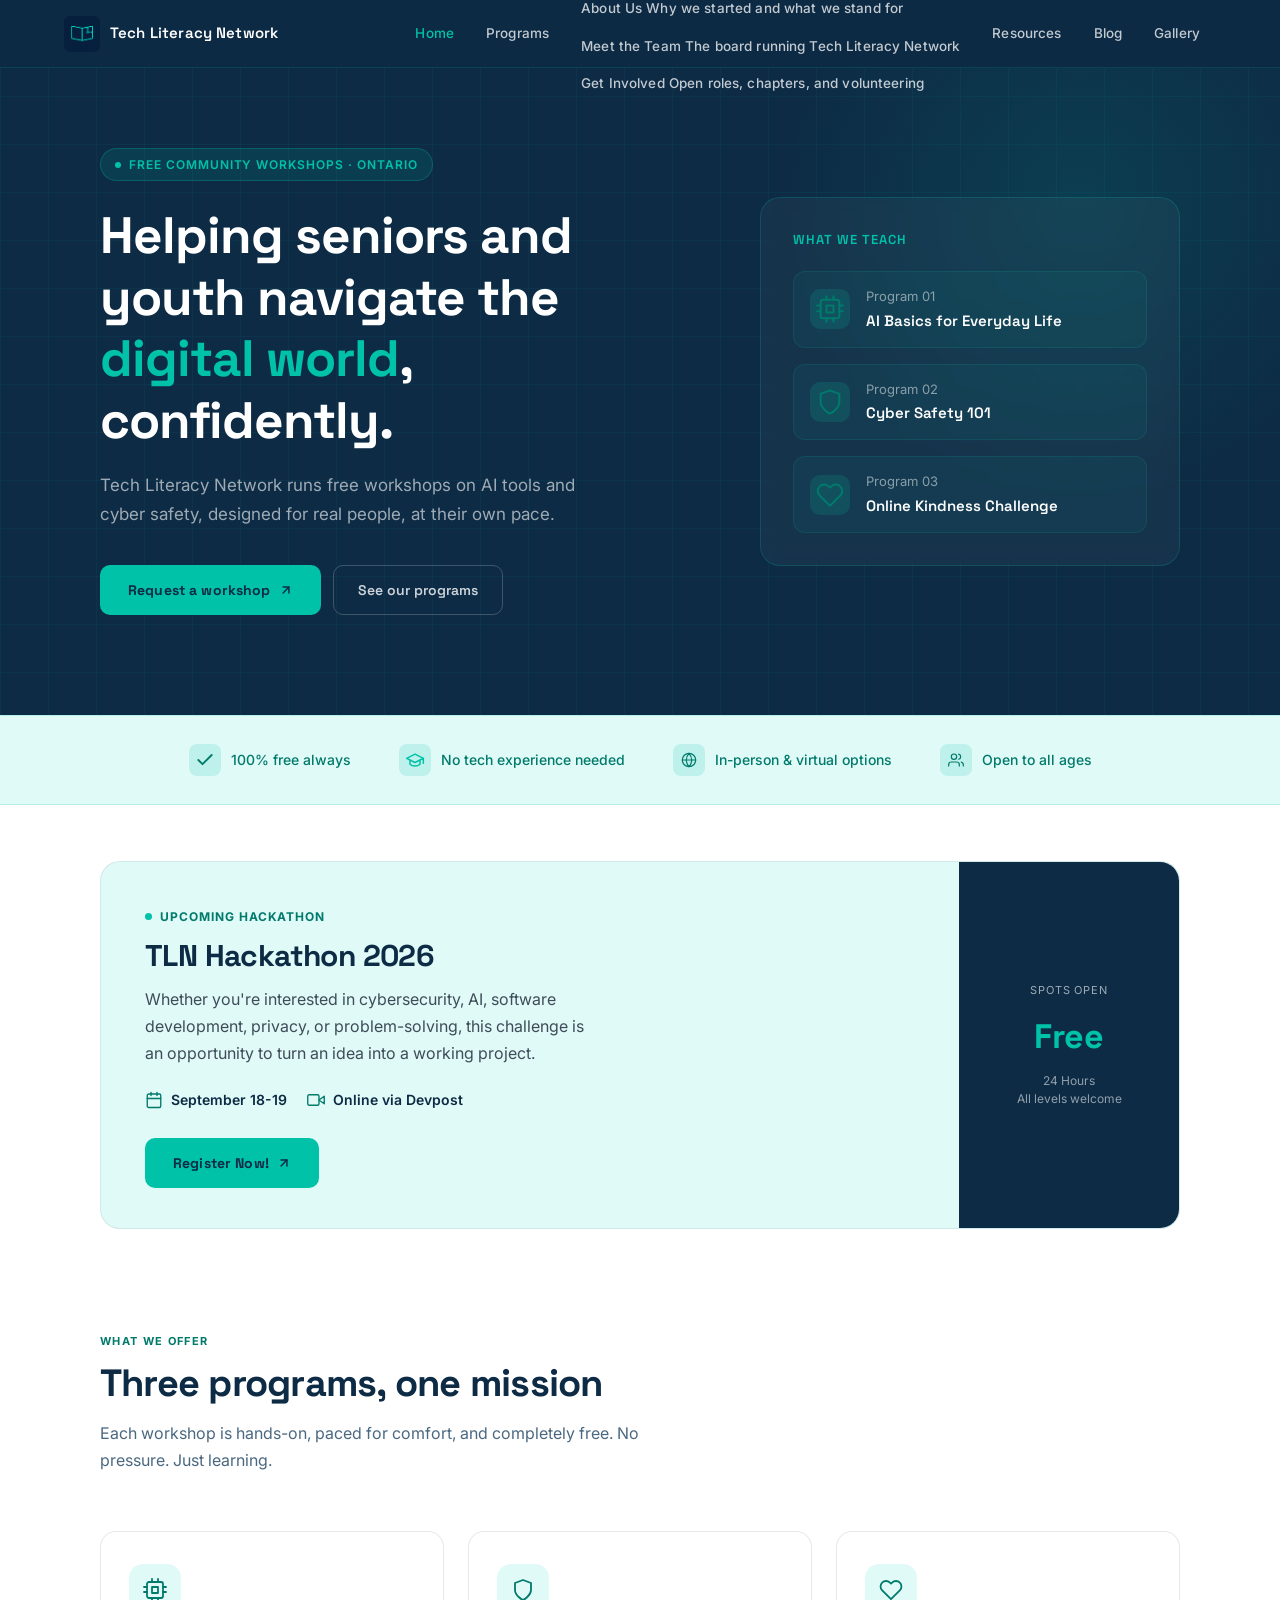
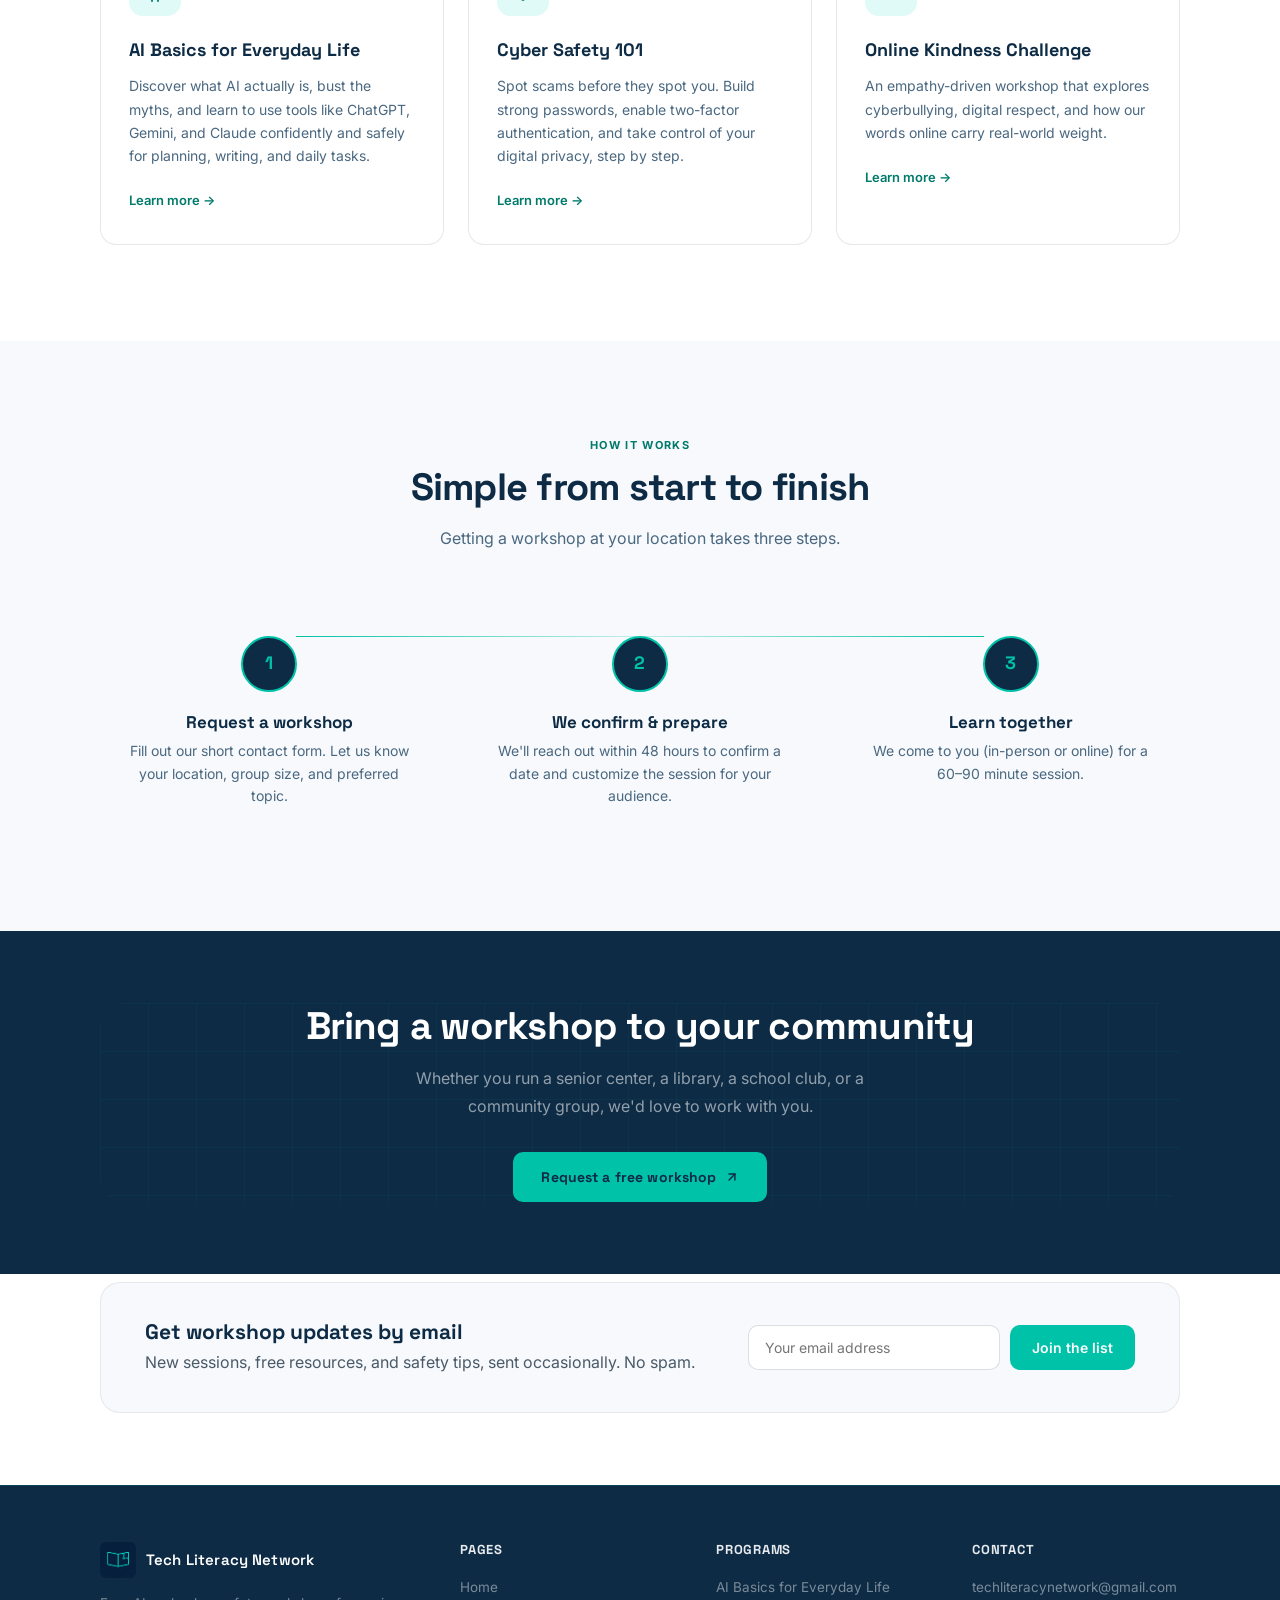
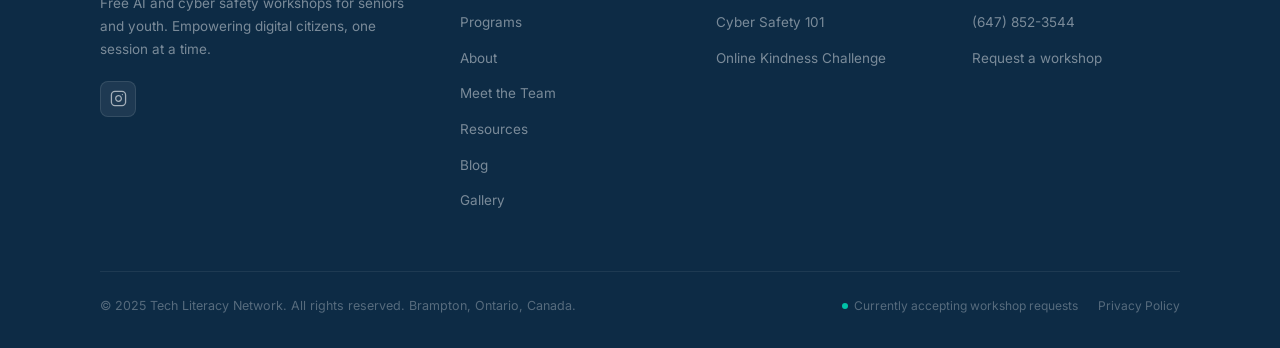
==== commit f2e13e68: "Enhance navigation with dropdown for About section Added dropdown menu for 'About' section with sub-" ====
--- a/index.html
+++ b/index.html
@@ -170,10 +170,28 @@
   <ul class="nav-links" id="nav-links">
     <li><a href="/" class="active">Home</a></li>
     <li><a href="/programs">Programs</a></li>
-    <li><a href="/about">About</a></li>
-    <li><a href="/getinvolved">Get Involved</a></li>
+    <li class="nav-item-drop" id="nav-about">
+      <button class="nav-drop-toggle" id="nav-about-toggle" aria-expanded="false" aria-controls="nav-about-menu">About
+        <svg class="nav-caret" width="11" height="11" viewBox="0 0 24 24" fill="none" stroke="currentColor" stroke-width="2.6" stroke-linecap="round" stroke-linejoin="round"><polyline points="6 9 12 15 18 9"/></svg>
+      </button>
+      <ul class="nav-drop" id="nav-about-menu">
+        <li><a href="/about">
+          <span class="nav-drop-label">About Us</span>
+          <span class="nav-drop-sub">Why we started and what we stand for</span>
+        </a></li>
+        <li><a href="/team">
+          <span class="nav-drop-label">Meet the Team</span>
+          <span class="nav-drop-sub">The board running Tech Literacy Network</span>
+        </a></li>
+        <li><a href="/getinvolved">
+          <span class="nav-drop-label">Get Involved</span>
+          <span class="nav-drop-sub">Open roles, chapters, and volunteering</span>
+        </a></li>
+      </ul>
+    </li>
+    <li><a href="/resources">Resources</a></li>
+    <li><a href="/blog">Blog</a></li>
     <li><a href="/gallery">Gallery</a></li>
-    <li><a href="/contact" class="nav-cta">Request a Workshop</a></li>
   </ul>
   <button class="nav-toggle" id="nav-toggle" aria-label="Toggle menu">
     <span></span><span></span><span></span>
@@ -362,6 +380,8 @@
           <li><a href="/">Home</a></li>
           <li><a href="/programs">Programs</a></li>
           <li><a href="/about">About</a></li>
+          <li><a href="/team">Meet the Team</a></li>
+          <li><a href="/resources">Resources</a></li>
           <li><a href="/blog">Blog</a></li>
           <li><a href="/gallery">Gallery</a></li>
         </ul>
@@ -392,10 +412,6 @@
     </div>
   </div>
 </footer>
-<script>
-  document.getElementById('nav-toggle').addEventListener('click', function() {
-    document.getElementById('nav-links').classList.toggle('open');
-  });
-</script>
+<script src="/nav.js"></script>
 </body>
 </html>
